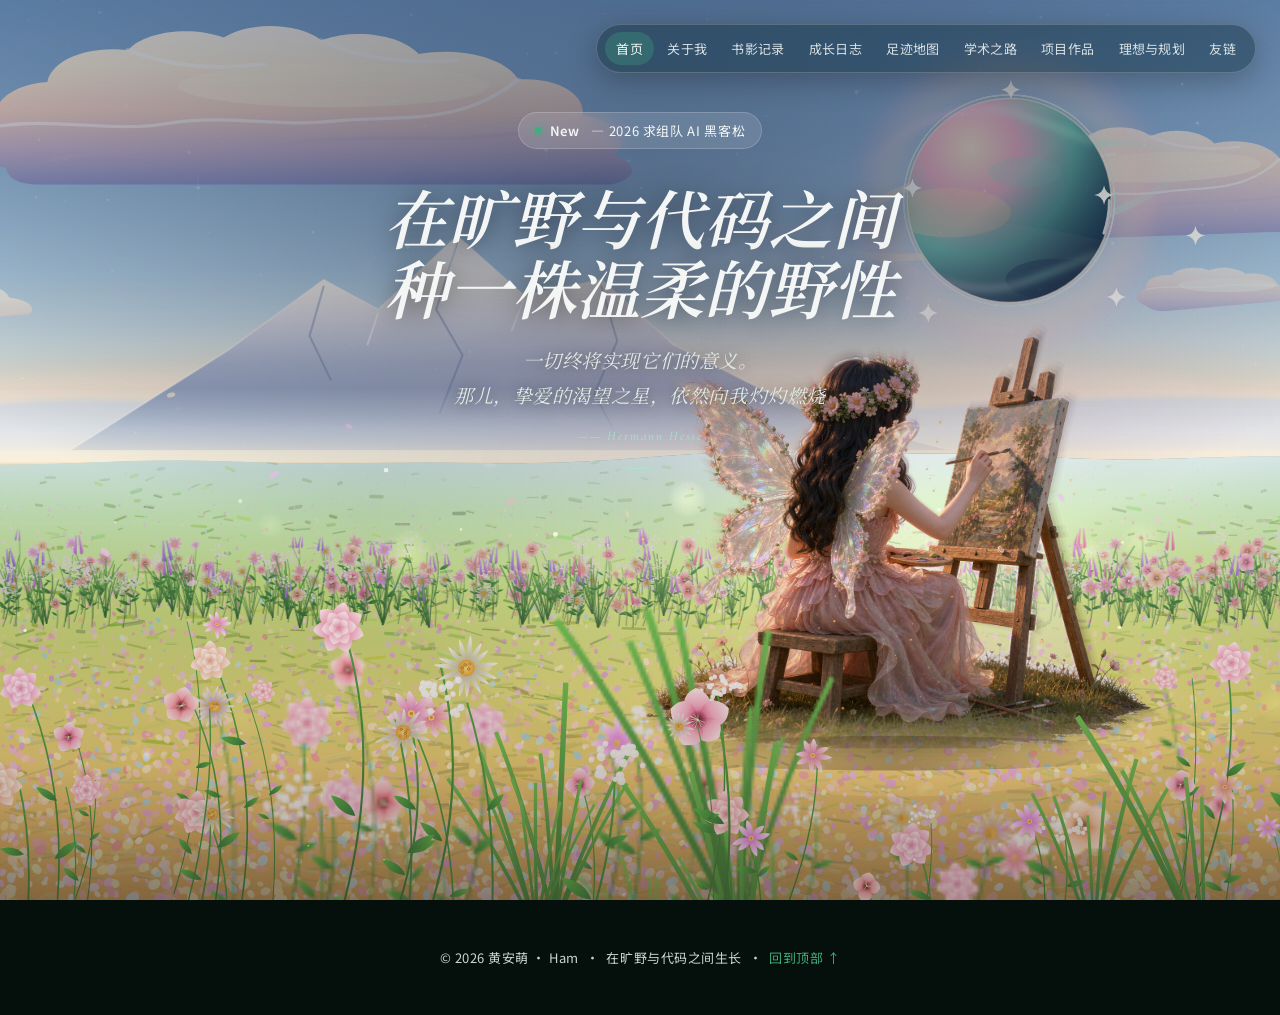
==== index.html @ 3a439b56 "hero v5: dawn oil-painting meadow, snowy peak, shining planet, painter silhouette" ====
<!DOCTYPE html>
<html lang="zh-CN">
<head>
<meta charset="UTF-8" />
<meta name="viewport" content="width=device-width, initial-scale=1.0" />
<title>黄安萌 · Ham — 在旷野与代码之间</title>
<meta name="description" content="黄安萌 Ham · 东南大学 2026 级 · 信息竞赛 / 雅思 7.5 / AI 黑客松" />
<link rel="preconnect" href="https://fonts.googleapis.com" />
<link rel="preconnect" href="https://fonts.gstatic.com" crossorigin />
<link href="https://fonts.googleapis.com/css2?family=Cormorant+Garamond:ital,wght@0,500;1,500;1,600&family=Noto+Serif+SC:ital,wght@0,500;1,500;1,600&family=Noto+Sans+SC:wght@300;400;500&display=swap" rel="stylesheet" />
<link rel="stylesheet" href="assets/site.css?v=14" />
</head>
<body>

<header class="hero" id="home">
  <!-- ============ 天空：晨曦 · 白云 · 雪山 · 闪耀星球（SVG）============ -->
  <svg class="hero__sky" viewBox="0 0 1536 1024" preserveAspectRatio="xMidYMid slice" aria-hidden="true">
    <defs>
      <linearGradient id="skyGrad" x1="0" y1="0" x2="0" y2="1">
        <stop offset="0"    stop-color="#79a2cc"/>
        <stop offset="0.16" stop-color="#8fb2d4"/>
        <stop offset="0.30" stop-color="#acc8dc"/>
        <stop offset="0.38" stop-color="#cbd9dc"/>
        <stop offset="0.44" stop-color="#e4dcca"/>
        <stop offset="0.49" stop-color="#f2e2c2"/>
        <stop offset="1"    stop-color="#f8e9c8"/>
      </linearGradient>

      <radialGradient id="dawnGlow" cx="50%" cy="50%" r="50%">
        <stop offset="0"   stop-color="#ffeecb" stop-opacity=".88"/>
        <stop offset="0.42" stop-color="#fbd0a8" stop-opacity=".38"/>
        <stop offset="1"   stop-color="#fbd0a8" stop-opacity="0"/>
      </radialGradient>

      <!-- 云：厚涂油画云。顶部受晨光（暖奶油），底部背光（冷紫灰） -->
      <linearGradient id="cloudG" x1="0" y1="0" x2="0" y2="1">
        <stop offset="0"    stop-color="#fff8ec"/>
        <stop offset="0.26" stop-color="#ffeed6"/>
        <stop offset="0.54" stop-color="#f2cfc0"/>
        <stop offset="0.78" stop-color="#c3aec6"/>
        <stop offset="1"    stop-color="#8a8fbe"/>
      </linearGradient>
      <linearGradient id="cloudG2" x1="0" y1="0" x2="0" y2="1">
        <stop offset="0"    stop-color="#fff2e2"/>
        <stop offset="0.38" stop-color="#f7d6bf"/>
        <stop offset="0.72" stop-color="#cdb4c4"/>
        <stop offset="1"    stop-color="#9691bb"/>
      </linearGradient>
      <linearGradient id="cloudG3" x1="0" y1="0" x2="0" y2="1">
        <stop offset="0"    stop-color="#fffdf7"/>
        <stop offset="0.45" stop-color="#fff0da"/>
        <stop offset="1"    stop-color="#e6c8c0"/>
      </linearGradient>
      <radialGradient id="cloudRim" cx="74%" cy="22%" r="60%">
        <stop offset="0"   stop-color="#fff3d8" stop-opacity=".95"/>
        <stop offset="1"   stop-color="#fff3d8" stop-opacity="0"/>
      </radialGradient>

      <linearGradient id="mtRock" x1="0" y1="0" x2="0" y2="1">
        <stop offset="0"   stop-color="#bcc9de"/>
        <stop offset="0.5" stop-color="#8399bc"/>
        <stop offset="1"   stop-color="#58709a"/>
      </linearGradient>
      <linearGradient id="mtLit" x1="1" y1="0" x2="0" y2="1">
        <stop offset="0"    stop-color="#fff0cf" stop-opacity=".74"/>
        <stop offset="0.45" stop-color="#ffd0ae" stop-opacity=".22"/>
        <stop offset="1"    stop-color="#ffd0ae" stop-opacity="0"/>
      </linearGradient>
      <linearGradient id="mtSnow" x1="0" y1="0" x2="0" y2="1">
        <stop offset="0"    stop-color="#fffdf8" stop-opacity=".98"/>
        <stop offset="0.30" stop-color="#fff5e8" stop-opacity=".84"/>
        <stop offset="0.60" stop-color="#eee6ee" stop-opacity=".26"/>
        <stop offset="1"    stop-color="#eee6ee" stop-opacity="0"/>
      </linearGradient>
      <linearGradient id="mtFar" x1="0" y1="0" x2="0" y2="1">
        <stop offset="0"   stop-color="#c2d2e6"/>
        <stop offset="1"   stop-color="#a8bbd8"/>
      </linearGradient>
      <linearGradient id="footFog" x1="0" y1="0" x2="0" y2="1">
        <stop offset="0"    stop-color="#f3f6f8" stop-opacity="0"/>
        <stop offset="0.55" stop-color="#f3f6f8" stop-opacity=".6"/>
        <stop offset="1"    stop-color="#f8f0dc" stop-opacity=".95"/>
      </linearGradient>

      <!-- 星球（Creative Matter）：暖金高光 → 玫瑰 → 青绿 → 夜蓝 -->
      <radialGradient id="planetGrad" cx="31%" cy="25%" r="88%">
        <stop offset="0"    stop-color="#ffeacb"/>
        <stop offset="0.26" stop-color="#f7b6c6"/>
        <stop offset="0.58" stop-color="#6fc9b4"/>
        <stop offset="1"    stop-color="#1e3c5e"/>
      </radialGradient>
      <linearGradient id="termGrad" x1=".10" y1=".02" x2=".96" y2=".98">
        <stop offset="0"    stop-color="#0b1a30" stop-opacity="0"/>
        <stop offset="0.44" stop-color="#0b1a30" stop-opacity=".12"/>
        <stop offset="1"    stop-color="#0b1a30" stop-opacity=".88"/>
      </linearGradient>
      <linearGradient id="ringGrad" x1="0" y1="0" x2="1" y2="0">
        <stop offset="0"    stop-color="#ffe3b8" stop-opacity="0"/>
        <stop offset="0.22" stop-color="#ffe3b8" stop-opacity=".9"/>
        <stop offset="0.52" stop-color="#f6b8c8" stop-opacity=".95"/>
        <stop offset="0.80" stop-color="#9ff0d8" stop-opacity=".85"/>
        <stop offset="1"    stop-color="#9ff0d8" stop-opacity="0"/>
      </linearGradient>
      <linearGradient id="swirlGrad" x1="0" y1="0" x2="1" y2="0">
        <stop offset="0"   stop-color="#ffd6e8" stop-opacity="0"/>
        <stop offset="0.30" stop-color="#ffc4dc" stop-opacity=".9"/>
        <stop offset="0.58" stop-color="#a0fad6" stop-opacity=".95"/>
        <stop offset="1"   stop-color="#ffe9bd" stop-opacity="0"/>
      </linearGradient>
      <radialGradient id="planetHalo" cx="50%" cy="50%" r="50%">
        <stop offset="0"    stop-color="#ffe6bd" stop-opacity=".55"/>
        <stop offset="0.45" stop-color="#f6b8c8" stop-opacity=".20"/>
        <stop offset="1"    stop-color="#f6b8c8" stop-opacity="0"/>
      </radialGradient>

      <filter id="soft"><feGaussianBlur stdDeviation="7"/></filter>
      <filter id="blurMid"><feGaussianBlur stdDeviation="4.5"/></filter>
      <filter id="blurBig"><feGaussianBlur stdDeviation="15"/></filter>
      <filter id="blurSm"><feGaussianBlur stdDeviation="2.4"/></filter>

      <path id="sp4" d="M0,-11 Q1.5,-1.5 11,0 Q1.5,1.5 0,11 Q-1.5,1.5 -11,0 Q-1.5,-1.5 0,-11 Z"/>

      <!-- 积云 A：厚涂蓬松（宽 ~560，高 ~200，原点左上） -->
      <g id="cloudA">
        <path d="M14,196
                 C-16,182 -20,146 6,130
                 C-4,96 18,64 54,60
                 C58,26 92,2 132,10
                 C146,-18 190,-30 224,-10
                 C248,-36 296,-34 318,-6
                 C352,-26 396,-14 412,16
                 C452,4 496,22 508,56
                 C546,52 574,80 570,114
                 C604,120 618,152 600,176
                 C626,190 622,214 598,222
                 L46,222
                 C26,222 16,212 14,196 Z"/>
        <!-- 团块结构线与受光高光（厚涂质感） -->
        <path d="M6,130 C60,116 118,140 168,126 C226,110 274,132 330,122 C388,112 452,132 508,56"
              fill="none" stroke="#ffffff" stroke-opacity=".5" stroke-width="5" stroke-linecap="round"/>
        <path d="M60,182 C132,158 214,178 288,158 C356,140 440,158 512,140"
              fill="none" stroke="#c2aec6" stroke-opacity=".45" stroke-width="6" stroke-linecap="round"/>
        <path d="M132,10 C168,34 214,42 262,32" fill="none" stroke="#ffffff" stroke-opacity=".55"
              stroke-width="6" stroke-linecap="round"/>
        <path d="M318,-6 C352,22 398,32 448,26" fill="none" stroke="#ffffff" stroke-opacity=".42"
              stroke-width="6" stroke-linecap="round"/>
        <ellipse cx="330" cy="66" rx="150" ry="34" fill="#fff3d8" opacity=".45"/>
      </g>
      <!-- 积云 B：小朵（宽 ~290，高 ~120） -->
      <g id="cloudB">
        <path d="M8,104 C-12,92 -12,68 8,58 C4,34 24,14 50,18 C58,-2 88,-10 110,4
                 C128,-10 158,-4 170,14 C196,8 220,24 222,46 C246,50 258,70 248,88
                 L36,120 C24,120 14,114 8,104 Z"/>
        <path d="M8,58 C48,44 92,58 132,48 C168,40 200,50 222,46" fill="none"
              stroke="#ffffff" stroke-opacity=".5" stroke-width="4" stroke-linecap="round"/>
        <ellipse cx="140" cy="46" rx="80" ry="20" fill="#fff6e4" opacity=".5"/>
      </g>

      <clipPath id="mtClip">
        <path d="M120,512 L300,398 L408,318 L470,352 L560,268 L636,336 L724,318 L806,392 L960,470 L1120,512 Z"/>
      </clipPath>
      <clipPath id="planetClip"><circle cx="1188" cy="228" r="116"/></clipPath>
      <clipPath id="ringFrontClip"><rect x="900" y="300" width="600" height="300"/></clipPath>
    </defs>

    <!-- 天幕 -->
    <rect x="0" y="0" width="1536" height="1024" fill="url(#skyGrad)"/>

    <!-- 晨曦地平线辉光 -->
    <ellipse cx="768" cy="512" rx="920" ry="176" fill="url(#dawnGlow)"/>

    <!-- ============ 云（缓慢横漂）============
         云底一律落在 ~y=430 以下，别把雪山（y268~512）盖住 -->
    <g class="cloud cloud--a" opacity=".95">
      <g transform="translate(30,50) scale(1.18,0.72)">
        <use href="#cloudA" fill="url(#cloudG)"/>
      </g>
    </g>
    <g class="cloud cloud--b" opacity=".8">
      <g transform="translate(1108,166) scale(0.76,0.5) rotate(-3)">
        <use href="#cloudA" fill="url(#cloudG2)"/>
      </g>
    </g>
    <g class="cloud cloud--c" opacity=".66">
      <g transform="translate(-150,318) scale(0.9,0.45)">
        <use href="#cloudB" fill="url(#cloudG3)"/>
      </g>
    </g>
    <g class="cloud cloud--d" opacity=".56">
      <g transform="translate(1338,306) scale(0.7,0.4)">
        <use href="#cloudB" fill="url(#cloudG2)"/>
      </g>
    </g>
    <g class="cloud cloud--e" opacity=".42">
      <g transform="translate(556,352) scale(0.5,0.32)">
        <use href="#cloudB" fill="url(#cloudG3)"/>
      </g>
    </g>
    <!-- 山腰低云（横向雾带） -->
    <g opacity=".72" filter="url(#soft)">
      <ellipse cx="300" cy="452" rx="360" ry="30" fill="#f6e2d4" opacity=".58"/>
      <ellipse cx="1010" cy="440" rx="400" ry="26" fill="#f4e6dc" opacity=".52"/>
      <ellipse cx="1440" cy="462" rx="300" ry="24" fill="#f8e6d6" opacity=".48"/>
    </g>

    <!-- ============ 远山（雾化冷蓝）============ -->
    <path d="M-40,512 L-40,470 C120,442 250,458 372,474 C486,489 566,452 706,446 C846,440 956,472 1086,464 C1216,456 1370,444 1580,458 L1580,512 Z"
          fill="url(#mtFar)" opacity=".62" filter="url(#blurSm)"/>

    <!-- ============ 主雪山 ============ -->
    <path d="M120,512 L300,398 L408,318 L470,352 L560,268 L636,336 L724,318 L806,392 L960,470 L1120,512 Z"
          fill="url(#mtRock)"/>
    <g clip-path="url(#mtClip)">
      <!-- 右侧受晨光 -->
      <path d="M120,512 L300,398 L408,318 L470,352 L560,268 L636,336 L724,318 L806,392 L960,470 L1120,512 Z"
            fill="url(#mtLit)"/>
      <!-- 雪冠：自上而下自然消融 -->
      <rect x="100" y="240" width="1040" height="290" fill="url(#mtSnow)"/>
      <!-- 岩脊与雪沟 -->
      <g stroke="#54688c" stroke-width="2.4" opacity=".34" fill="none" stroke-linecap="round">
        <path d="M560,276 L536,352 L566,404 L540,470"/>
        <path d="M724,326 L742,388 L716,448 L744,500"/>
        <path d="M408,326 L392,382 L416,432"/>
      </g>
      <g stroke="#fffaf2" stroke-width="2.2" opacity=".5" fill="none" stroke-linecap="round">
        <path d="M560,272 L548,318"/>
        <path d="M636,340 L622,376"/>
        <path d="M470,356 L458,392"/>
      </g>
    </g>
    <!-- 山脊受光线 -->
    <path d="M120,512 L300,398 L408,318 L470,352 L560,268 L636,336 L724,318 L806,392 L960,470 L1120,512"
          fill="none" stroke="#fff4e2" stroke-width="1.8" opacity=".46"/>

    <!-- 山脚雾：把山根吃掉，草甸从此处接上 -->
    <rect x="0" y="440" width="1536" height="86" fill="url(#footFog)"/>

    <!-- ============ 闪耀星球（Creative Matter）============ -->
    <g class="planet">
      <!-- 后环 -->
      <ellipse cx="1188" cy="228" rx="200" ry="48" fill="none" stroke="url(#ringGrad)" stroke-width="8"
               opacity=".46" transform="rotate(-13 1188 228)"/>

      <!-- 脉冲光环 -->
      <g class="planet-ping">
        <circle class="ping" cx="1188" cy="228" r="120" fill="none" stroke="#ffeecb" stroke-width="1.3"/>
        <circle class="ping ping--2" cx="1188" cy="228" r="120" fill="none" stroke="#f6b8c8" stroke-width="1.1"/>
        <circle class="ping ping--3" cx="1188" cy="228" r="120" fill="none" stroke="#9ff0d8" stroke-width=".9"/>
      </g>

      <!-- 大气辉光（双层，反相呼吸） -->
      <circle cx="1188" cy="228" r="150" fill="url(#planetHalo)" opacity=".9"/>
      <circle class="planet-glow" cx="1188" cy="228" r="140" fill="none" stroke="#ffe3b8"
              stroke-width="15" opacity=".55" filter="url(#blurBig)"/>
      <circle class="planet-glow planet-glow--2" cx="1188" cy="228" r="158" fill="none" stroke="#f6b8c8"
              stroke-width="21" opacity=".3" filter="url(#blurBig)"/>

      <!-- 本体 -->
      <circle cx="1188" cy="228" r="116" fill="url(#planetGrad)"/>
      <g clip-path="url(#planetClip)">
        <ellipse cx="1120" cy="242" rx="70" ry="28" fill="#f9d9a8" opacity=".38"/>
        <ellipse cx="1242" cy="318" rx="58" ry="24" fill="#1c4460" opacity=".5"/>
        <ellipse cx="1206" cy="196" rx="42" ry="17" fill="#8fe0c8" opacity=".28"/>
      </g>
      <circle cx="1188" cy="228" r="116" fill="url(#termGrad)"/>

      <!-- 镜面高光 -->
      <ellipse class="spec" cx="1128" cy="176" rx="38" ry="21" fill="#ffffff" opacity=".26"
               filter="url(#blurMid)" transform="rotate(-26 1128 176)"/>
      <circle cx="1188" cy="228" r="116" fill="none" stroke="#ffe7c4" stroke-width="1.6" opacity=".6"/>

      <!-- 边缘扫光 -->
      <circle class="rim-sweep" cx="1188" cy="228" r="114" fill="none" stroke="#fffaf0"
              stroke-width="3.2" stroke-linecap="round" stroke-dasharray="38 678" opacity=".8"/>

      <!-- 流光丝带 -->
      <g class="matter" filter="url(#blurMid)">
        <path class="matter__ribbon" d="M1016,204 C1058,138 1146,112 1198,130 C1274,154 1346,186 1382,228"
              fill="none" stroke="url(#swirlGrad)" stroke-width="7" stroke-linecap="round" opacity=".55"/>
        <path class="matter__ribbon matter__ribbon--2" d="M1016,256 C1070,320 1152,342 1208,320 C1284,292 1352,266 1388,228"
              fill="none" stroke="url(#swirlGrad)" stroke-width="6" stroke-linecap="round" opacity=".45"/>
        <path class="matter__ribbon matter__ribbon--3" d="M1080,140 C1150,110 1256,112 1320,152"
              fill="none" stroke="url(#swirlGrad)" stroke-width="4.5" stroke-linecap="round" opacity=".36"/>
      </g>

      <!-- 星芒 -->
      <g class="sparks" fill="#fffdf6">
        <g transform="translate(1078,214)"><g class="sp sp--1"><use href="#sp4"/></g></g>
        <g transform="translate(1296,222)"><g class="sp sp--2"><use href="#sp4"/></g></g>
        <g transform="translate(1310,338)"><g class="sp sp--3"><use href="#sp4"/></g></g>
        <g transform="translate(1096,356)"><g class="sp sp--4"><use href="#sp4"/></g></g>
        <g transform="translate(1190,102)"><g class="sp sp--5"><use href="#sp4"/></g></g>
        <g transform="translate(1400,268)"><g class="sp sp--6"><use href="#sp4"/></g></g>
      </g>

      <!-- 前环（正确的遮挡关系） -->
      <g clip-path="url(#ringFrontClip)">
        <ellipse cx="1188" cy="228" rx="200" ry="48" fill="none" stroke="url(#ringGrad)" stroke-width="8"
                 opacity=".78" transform="rotate(-13 1188 228)"/>
      </g>
    </g>
  </svg>

  <!-- 星场 / 尘埃 / 流星 / 鼠标视差（Canvas）：叠在天空之上，向下渐隐 -->
  <canvas class="hero__space day" id="space"></canvas>

  <!-- 油画草甸：笔触 + 花海 + 坐在花海中画油画的背影（Canvas） -->
  <canvas class="hero__meadow" aria-hidden="true"></canvas>

  <div class="hero__scrim"></div>

  <nav class="nav" aria-label="主导航">
    <a href="index.html" class="cur">首页</a>
    <a href="about.html">关于我</a>
    <a href="bookfilm.html">书影记录</a>
    <a href="blog.html">成长日志</a>
    <a href="travel.html">足迹地图</a>
    <a href="academic.html">学术之路</a>
    <a href="portfolio.html">项目作品</a>
    <a href="vision.html">理想与规划</a>
    <a href="links.html">友链</a>
  </nav>

  <div class="hero__inner">
    <span class="badge"><span class="dot"></span><b>New</b>&nbsp;—&nbsp;2026 求组队 AI 黑客松</span>
    <h1 class="hero__title serif">在旷野与代码之间<br/>种一株温柔的野性</h1>
    <blockquote class="hero__quote">
      <p class="serif"><span>一切终将实现它们的意义。</span><span>那儿，挚爱的渴望之星，依然向我灼灼燃烧</span></p>
      <cite>Hermann Hesse</cite>
    </blockquote>
    <div class="hero__rule"></div>
  </div>
</header>

<footer>
  © 2026 黄安萌 · Ham &nbsp;·&nbsp; 在旷野与代码之间生长 &nbsp;·&nbsp; <a href="index.html">回到顶部 ↑</a>
</footer>

<script src="assets/space.js?v=14"></script>
<script src="assets/garden.js?v=14"></script>
</body>
</html>
---- assets/site.css ----
:root{
  --green:#2f7d5b; --green-deep:#163e2e; --green-bright:#3fae7e; --mint:#9ff0c8;
  --pink:#f6b8c8; --pink-warm:#ffd9a0; --blue:#16324f; --blue-soft:#234a63;
  --gold:#f4d58d; --ink:#f3f6f4; --ink-dim:#c9d6cf;
  --glass:rgba(20,40,38,.42); --glass-line:rgba(255,255,255,.18);
  --radius:999px; --r-card:18px; --u:8px;
  --ease:cubic-bezier(.22,.61,.36,1); --dur:300ms; --maxw:1120px;
}
*{box-sizing:border-box;margin:0;padding:0}
html{scroll-behavior:smooth}
body{font-family:"Noto Sans SC",system-ui,-apple-system,sans-serif;color:var(--ink);
  background:var(--blue);-webkit-font-smoothing:antialiased;overflow-x:hidden}
.serif{font-family:"Noto Serif SC","Cormorant Garamond",serif}
.latin{font-family:"Cormorant Garamond","Noto Serif SC",serif}
a{color:inherit}

/* ===== NAV (capsule, top-right) ===== */
.nav{position:absolute;top:calc(var(--u)*3);right:calc(var(--u)*3);z-index:30;
  display:flex;gap:2px;padding:calc(var(--u)*.875) calc(var(--u)*1);
  background:var(--glass);border:1px solid var(--glass-line);border-radius:var(--radius);
  backdrop-filter:blur(14px) saturate(140%);-webkit-backdrop-filter:blur(14px) saturate(140%);
  box-shadow:0 8px 30px rgba(0,0,0,.25);flex-wrap:wrap;justify-content:flex-end;
  max-width:min(95vw,900px)}
.nav a{color:var(--ink);text-decoration:none;font-size:13px;letter-spacing:.02em;
  padding:calc(var(--u)*.875) calc(var(--u)*1.4);border-radius:var(--radius);
  transition:background var(--dur) var(--ease),color var(--dur) var(--ease);opacity:.86;white-space:nowrap}
.nav a:hover{background:rgba(255,255,255,.14);opacity:1}
.nav a.cur{background:rgba(63,174,126,.28);opacity:1}

/* ===== HERO（晨曦油画草甸）===== */
.hero{position:relative;height:100vh;height:100dvh;min-height:620px;width:100%;overflow:hidden;
  display:flex;flex-direction:column;
  /* 天幕兜底渐变：高空夜蓝 → 晨曦暖金（SVG 未加载时也不塌） */
  background:linear-gradient(180deg,
    #6e9ac8 0%,#82a8ce 16%,#9dbcd6 30%,#c1d2d8 38%,#dfd8c8 44%,#efdfbe 49%,#f6e6c4 100%)}
.hero__sky{position:absolute;inset:0;z-index:1;width:100%;height:100%;display:block}
/* 星场/流星：叠在天空之上，向下渐隐。白天调色：暖白星点 + 低不透明度 */
.hero__space{position:absolute;inset:0;z-index:2;display:block;pointer-events:none;opacity:.62;
  -webkit-mask-image:linear-gradient(180deg,#000 0%,#000 26%,rgba(0,0,0,.30) 44%,transparent 60%);
  mask-image:linear-gradient(180deg,#000 0%,#000 26%,rgba(0,0,0,.30) 44%,transparent 60%)}
.hero__meadow{position:absolute;inset:0;z-index:3;display:block;pointer-events:none}
.hero__scrim{position:absolute;inset:0;z-index:4;pointer-events:none;
  background:
    radial-gradient(62% 42% at 50% 22%,rgba(24,38,66,.44) 0%,rgba(24,38,66,.18) 58%,rgba(24,38,66,0) 100%),
    linear-gradient(180deg,rgba(20,34,60,.28) 0%,rgba(20,34,60,.07) 30%,rgba(20,34,60,0) 48%),
    linear-gradient(180deg,rgba(60,44,28,0) 58%,rgba(60,44,28,.20) 82%,rgba(60,44,28,.38) 100%)}
.hero__inner{position:relative;z-index:5;flex:1;display:flex;flex-direction:column;
  align-items:center;justify-content:flex-start;text-align:center;
  padding:calc(var(--u)*14) calc(var(--u)*3) 0}
.hero__quote{margin-bottom:calc(var(--u)*2)}
.badge{display:inline-flex;align-items:center;gap:calc(var(--u)*1);
  padding:calc(var(--u)*1) calc(var(--u)*2);background:rgba(255,255,255,.12);
  border:1px solid var(--glass-line);border-radius:var(--radius);
  backdrop-filter:blur(10px);-webkit-backdrop-filter:blur(10px);
  font-size:13px;letter-spacing:.05em;margin-bottom:calc(var(--u)*4);
  animation:floaty 6s ease-in-out infinite}
.badge .dot{width:7px;height:7px;border-radius:50%;background:var(--green-bright);box-shadow:0 0 10px var(--green-bright)}
.badge b{font-weight:600}
@keyframes floaty{0%,100%{transform:translateY(0)}50%{transform:translateY(-5px)}}
.hero__title{font-style:italic;font-weight:600;font-size:clamp(30px,5.4vw,64px);
  line-height:1.1;text-shadow:0 2px 26px rgba(0,0,0,.5);margin-bottom:calc(var(--u)*2.5)}
.hero__quote{max-width:720px;margin:0 auto}
.hero__quote p{font-family:"Noto Serif SC","Cormorant Garamond",serif;font-style:italic;
  font-size:clamp(14px,1.75vw,19px);line-height:1.85;color:#dfeae4;
  letter-spacing:.03em;text-shadow:0 1px 14px rgba(0,0,0,.5)}
.hero__quote p span{display:block}
.hero__quote cite{display:block;margin-top:calc(var(--u)*2);font-style:italic;
  font-family:"Cormorant Garamond","Noto Serif SC",serif;
  font-size:13px;letter-spacing:.14em;color:var(--mint);opacity:.8}
.hero__quote cite::before{content:"—— "}
.hero__rule{width:46px;height:1px;margin:calc(var(--u)*3) auto 0;
  background:linear-gradient(90deg,transparent,rgba(159,240,200,.7),transparent)}
@media(max-height:700px){.badge{margin-bottom:calc(var(--u)*2.5)}.hero__title{margin-bottom:calc(var(--u)*2)}}
/* 窄屏：文案与人物分开站位，避免标题压在人物身上 */
@media(max-width:860px){
  .hero__inner{padding:calc(var(--u)*17) calc(var(--u)*2.5) 0}
  .hero__title{font-size:clamp(26px,7.4vw,38px)}
  .hero__quote p{font-size:clamp(13px,3.5vw,16px)}
}

/* ===== SUBPAGE HEADER ===== */
.subhero{position:relative;overflow:hidden;padding:calc(var(--u)*14) calc(var(--u)*3) calc(var(--u)*8);
  background:linear-gradient(160deg,#05101f 0%,#0a2019 60%,#08150f 100%);min-height:340px}
.subhero__space{position:absolute;inset:0;z-index:0;opacity:.85}
.subhero .wrap{position:relative;z-index:5}
.crumb{font-size:13px;color:var(--green-bright);letter-spacing:.1em;font-style:italic;
  font-family:"Cormorant Garamond",serif;text-transform:uppercase}
.subhero h1{font-family:"Noto Serif SC",serif;font-style:italic;font-weight:600;
  font-size:clamp(28px,4.6vw,52px);margin-top:calc(var(--u)*1.5);text-shadow:0 2px 18px rgba(0,0,0,.4)}
.subhero p{color:var(--ink-dim);margin-top:calc(var(--u)*2);max-width:640px;line-height:1.7;font-size:15px}

/* ===== CONTENT ===== */
section.block{padding:calc(var(--u)*12) calc(var(--u)*3)}
.wrap{max-width:var(--maxw);margin:0 auto}
.sec-head{margin-bottom:calc(var(--u)*6)}
.sec-head .eyebrow{font-style:italic;font-family:"Cormorant Garamond",serif;color:var(--green-bright);
  letter-spacing:.18em;font-size:15px;text-transform:uppercase}
.sec-head h2{font-family:"Noto Serif SC",serif;font-weight:600;font-style:italic;
  font-size:clamp(24px,3.4vw,38px);color:var(--ink);margin-top:calc(var(--u)*1)}
.sec-head p{color:var(--ink-dim);margin-top:calc(var(--u)*1.5);max-width:680px;line-height:1.7;font-size:14.5px}

.grid{display:grid;grid-template-columns:repeat(3,1fr);gap:calc(var(--u)*3)}
.grid--2{grid-template-columns:repeat(2,1fr)}
.sub-title{font-family:"Noto Serif SC",serif;font-style:italic;font-size:18px;color:var(--ink);
  margin:calc(var(--u)*8) 0 calc(var(--u)*3);opacity:.9}

/* cards */
.card{position:relative;background:rgba(255,255,255,.05);border:1px solid rgba(255,255,255,.10);
  border-radius:var(--r-card);padding:calc(var(--u)*3.5);backdrop-filter:blur(6px);
  transition:transform var(--dur) var(--ease),box-shadow var(--dur) var(--ease),
    border-color var(--dur) var(--ease),background var(--dur) var(--ease);overflow:hidden}
.card::before{content:"";position:absolute;left:0;top:0;height:3px;width:100%;
  background:linear-gradient(90deg,var(--green-bright),var(--pink));opacity:0;
  transition:opacity var(--dur) var(--ease)}
.card:hover{transform:translateY(-6px);box-shadow:0 22px 48px rgba(0,0,0,.45);
  border-color:rgba(255,255,255,.22);background:rgba(255,255,255,.08)}
.card:hover::before{opacity:1}
.card .kicker{font-size:12px;letter-spacing:.16em;text-transform:uppercase;color:var(--green-bright);
  font-style:italic;font-family:"Cormorant Garamond",serif}
.card h3{font-family:"Noto Serif SC",serif;font-weight:500;font-size:20px;color:var(--ink);margin:calc(var(--u)*1.5) 0}
.card p{color:var(--ink-dim);line-height:1.75;font-size:14px}
.card ul{list-style:none;margin-top:calc(var(--u)*1.5);display:flex;flex-direction:column;gap:calc(var(--u)*1.25)}
.card li{position:relative;padding-left:calc(var(--u)*2.5);color:var(--ink-dim);font-size:13.5px;line-height:1.6}
.card li::before{content:"";position:absolute;left:0;top:.55em;width:7px;height:7px;border-radius:50%;
  background:var(--green-bright);box-shadow:0 0 8px var(--green-bright)}
.card li b{color:var(--ink)}
.tagrow{display:flex;flex-wrap:wrap;gap:calc(var(--u)*1);margin-top:calc(var(--u)*2)}
.tag{font-size:12px;padding:calc(var(--u)*.75) calc(var(--u)*1.5);border-radius:var(--radius);
  background:rgba(63,174,126,.16);border:1px solid rgba(63,174,126,.35);color:#bfe9d4}
.award-meta{font-size:12px;color:var(--gold);margin-top:calc(var(--u)*1.5);letter-spacing:.03em}

/* timeline */
.timeline{position:relative;margin-top:calc(var(--u)*3);padding-left:calc(var(--u)*3)}
.timeline::before{content:"";position:absolute;left:6px;top:4px;bottom:4px;width:2px;
  background:linear-gradient(180deg,var(--green-bright),rgba(63,174,126,.1))}
.tl-item{position:relative;padding:0 0 calc(var(--u)*3) calc(var(--u)*3)}
.tl-item::before{content:"";position:absolute;left:0;top:6px;width:14px;height:14px;border-radius:50%;
  background:var(--green-bright);box-shadow:0 0 0 4px rgba(63,174,126,.18)}
.tl-item .yr{font-family:"Cormorant Garamond",serif;font-style:italic;color:var(--green-bright);font-size:15px}
.tl-item h4{font-family:"Noto Serif SC",serif;font-weight:500;font-size:16px;color:var(--ink);margin:calc(var(--u)*.5) 0}
.tl-item p{color:var(--ink-dim);font-size:13.5px;line-height:1.6}

/* empty state */
.empty{display:flex;flex-direction:column;align-items:center;justify-content:center;text-align:center;
  gap:calc(var(--u)*2);min-height:300px;border:1px dashed rgba(255,255,255,.18);border-radius:var(--r-card);
  background:rgba(255,255,255,.03);padding:calc(var(--u)*8) calc(var(--u)*3)}
.empty .emoji{font-size:46px;filter:drop-shadow(0 6px 14px rgba(0,0,0,.3))}
.empty h3{font-family:"Noto Serif SC",serif;font-style:italic;font-weight:500;font-size:22px;color:var(--ink)}
.empty p{color:var(--ink-dim);max-width:480px;line-height:1.75;font-size:14.5px}
.empty .hint{font-size:12.5px;color:var(--green-bright);letter-spacing:.04em;margin-top:calc(var(--u)*1)}

footer{background:#050f0c;padding:calc(var(--u)*6) calc(var(--u)*3);text-align:center;color:var(--ink-dim);font-size:13px;letter-spacing:.04em}
footer a{color:var(--green-bright);text-decoration:none}

/* skeleton */
.skeleton .sk{display:block}
.real{transition:opacity var(--dur) var(--ease)}
.skeleton .real{opacity:0;position:absolute;pointer-events:none}
.sk{display:none}
.sk-line{height:12px;border-radius:6px;margin-bottom:calc(var(--u)*1.5);
  background:linear-gradient(90deg,rgba(255,255,255,.06) 25%,rgba(255,255,255,.16) 37%,rgba(255,255,255,.06) 63%);
  background-size:400% 100%;animation:shimmer 1.3s infinite}
.sk-line.w70{width:70%}.sk-line.w90{width:90%}.sk-line.w50{width:50%}
.sk-block{height:64px;border-radius:12px;margin-bottom:calc(var(--u)*1.5);
  background:linear-gradient(90deg,rgba(255,255,255,.05) 25%,rgba(255,255,255,.14) 37%,rgba(255,255,255,.05) 63%);
  background-size:400% 100%;animation:shimmer 1.3s infinite}
@keyframes shimmer{0%{background-position:100% 0}100%{background-position:-100% 0}}

/* ===== 天空动效 (SVG) ===== */
/* 云：极缓横漂，几乎察觉不到，只让画面"活" */
.cloud{transform-box:fill-box;transform-origin:center;animation:cloudDrift 150s linear infinite alternate}
.cloud--a{animation-duration:190s}
.cloud--b{animation-duration:150s;animation-delay:-40s}
.cloud--c{animation-duration:120s;animation-delay:-70s}
.cloud--d{animation-duration:165s;animation-delay:-25s}
.cloud--e{animation-duration:135s;animation-delay:-95s}
@keyframes cloudDrift{0%{transform:translateX(-26px)}100%{transform:translateX(26px)}}

.planet{transform-box:fill-box;transform-origin:center;animation:planetBreathe 16s ease-in-out infinite}
@keyframes planetBreathe{0%,100%{transform:scale(1)}50%{transform:scale(1.014)}}
.planet-glow{animation:planetGlow 9s ease-in-out infinite}
@keyframes planetGlow{0%,100%{opacity:.5}50%{opacity:.9}}
.planet-glow--2{animation:planetGlow2 13s ease-in-out infinite}
@keyframes planetGlow2{0%,100%{opacity:.34}50%{opacity:.12}}

/* 闪耀：脉冲光环 / 镜面高光 / 流光丝带 / 星芒 / 边缘扫光 */
.ping{transform-box:fill-box;transform-origin:center;animation:ping 8s cubic-bezier(.16,.7,.28,1) infinite}
.ping--2{animation-delay:2.7s}
.ping--3{animation-delay:5.4s}
@keyframes ping{0%{transform:scale(.92);opacity:0}
  14%{opacity:.6}
  100%{transform:scale(1.55);opacity:0}}
.spec{transform-box:fill-box;transform-origin:center;animation:spec 8.5s ease-in-out infinite}
@keyframes spec{0%,100%{opacity:.13;transform:scale(.94)}50%{opacity:.34;transform:scale(1.06)}}
.matter{transform-box:fill-box;transform-origin:center;animation:matterSpin 46s linear infinite}
@keyframes matterSpin{to{transform:rotate(360deg)}}
.matter__ribbon{stroke-dasharray:300 1100;animation:matterFlow 16s linear infinite}
.matter__ribbon--2{animation-duration:21s;animation-direction:reverse;animation-delay:-6s}
.matter__ribbon--3{animation-duration:12s;animation-delay:-3s}
@keyframes matterFlow{to{stroke-dashoffset:-1400}}
.sp{transform-box:fill-box;transform-origin:center;animation:spTwinkle 5.2s ease-in-out infinite}
.sp--2{animation-delay:-1.4s;animation-duration:4.2s}
.sp--3{animation-delay:-2.6s;animation-duration:6.1s}
.sp--4{animation-delay:-3.7s;animation-duration:4.8s}
.sp--5{animation-delay:-0.9s;animation-duration:5.8s}
.sp--6{animation-delay:-4.6s;animation-duration:4.4s}
@keyframes spTwinkle{0%,68%,100%{opacity:0;transform:scale(.28) rotate(0deg)}
  34%{opacity:.95;transform:scale(1.15) rotate(45deg)}
  50%{opacity:.6;transform:scale(.9) rotate(22deg)}}
.rim-sweep{transform-box:fill-box;transform-origin:center;animation:rimSweep 9s linear infinite}
@keyframes rimSweep{to{stroke-dashoffset:-716}}

/* ===== BOOKFILM : 书架 + 银幕 ===== */
.bf-stage{display:grid;grid-template-columns:1fr 1fr;gap:calc(var(--u)*3.5);align-items:start}
.bf-panel{background:rgba(255,255,255,.04);border:1px solid rgba(255,255,255,.10);
  border-radius:var(--r-card);padding:calc(var(--u)*3);backdrop-filter:blur(6px);
  transition:border-color var(--dur) var(--ease),background var(--dur) var(--ease)}
.bf-panel:hover{border-color:rgba(255,255,255,.18)}
.bf-panel__bar{display:flex;align-items:center;justify-content:space-between;margin-bottom:calc(var(--u)*2.5)}
.bf-panel__tag{font-family:"Cormorant Garamond","Noto Serif SC",serif;font-style:italic;
  letter-spacing:.16em;font-size:14px;color:var(--mint);text-transform:uppercase}
.bf-count{font-size:12px;color:var(--ink-dim);letter-spacing:.06em}

/* 书架 */
.shelf{position:relative;display:flex;align-items:flex-end;gap:calc(var(--u)*1.25);
  padding:calc(var(--u)*3) calc(var(--u)*2.5) calc(var(--u)*2);height:236px;overflow:hidden;
  background:linear-gradient(180deg,rgba(6,26,20,.55),rgba(3,12,9,.85));
  border:1px solid rgba(255,255,255,.08);border-radius:14px 14px 8px 8px;
  box-shadow:inset 0 22px 40px rgba(0,0,0,.4)}
.shelf::after{content:"";position:absolute;left:0;right:0;bottom:0;height:16px;
  background:linear-gradient(180deg,#12452f,#07160f);border-top:1px solid rgba(159,240,200,.28);
  box-shadow:0 -6px 18px rgba(0,0,0,.45)}
.spine{position:relative;flex:0 0 auto;width:42px;height:var(--h,160px);cursor:pointer;
  border:1px solid rgba(255,255,255,.14);border-radius:4px 4px 2px 2px;
  background:linear-gradient(90deg,var(--c2),var(--c1) 42%,var(--c2));
  display:flex;align-items:center;justify-content:center;padding:calc(var(--u)*1.5) 0;
  transition:transform var(--dur) var(--ease),box-shadow var(--dur) var(--ease),border-color var(--dur) var(--ease);
  box-shadow:0 6px 14px rgba(0,0,0,.45),inset 2px 0 0 rgba(255,255,255,.10)}
.spine__title{writing-mode:vertical-rl;text-orientation:mixed;
  font-family:"Noto Serif SC",serif;font-size:13.5px;letter-spacing:.14em;
  color:#eff7f2;text-shadow:0 1px 3px rgba(0,0,0,.6);white-space:nowrap;
  overflow:hidden;text-overflow:ellipsis;max-height:100%}
.spine:hover{transform:translateY(-9px);box-shadow:0 16px 30px rgba(0,0,0,.55)}
.spine.is-on{transform:translateY(-13px);border-color:var(--mint);
  box-shadow:0 18px 34px rgba(0,0,0,.6),0 0 0 1px rgba(159,240,200,.5),0 0 26px rgba(63,174,126,.35)}
.spine.is-on::after{content:"";position:absolute;top:-1px;right:6px;width:7px;height:22px;
  background:var(--gold);border-radius:0 0 3px 3px;box-shadow:0 0 10px rgba(244,213,141,.7)}
.spine--empty{width:42px;height:130px;cursor:default;border-style:dashed;border-color:rgba(255,255,255,.18);
  background:rgba(255,255,255,.025);box-shadow:none;display:flex;align-items:center;justify-content:center}
.spine--empty span{writing-mode:vertical-rl;font-size:11.5px;color:rgba(201,214,207,.5);letter-spacing:.1em}
.spine--empty:hover{transform:none;box-shadow:none}
.shelf-hint{position:absolute;right:calc(var(--u)*2);bottom:calc(var(--u)*3.5);z-index:2;
  font-size:11.5px;color:rgba(201,214,207,.45);letter-spacing:.08em}

/* 银幕 */
.screen{position:relative;border-radius:14px;padding:calc(var(--u)*1.5);
  background:linear-gradient(180deg,#0a1a17,#050d0b);
  border:1px solid rgba(159,240,200,.22);
  box-shadow:0 0 0 1px rgba(0,0,0,.6),0 18px 46px rgba(0,0,0,.5),
    inset 0 0 60px rgba(63,174,126,.07)}
.screen::before,.screen::after{content:"";position:absolute;top:calc(var(--u)*1.5);bottom:calc(var(--u)*1.5);
  width:9px;background-image:radial-gradient(circle,rgba(159,240,200,.28) 42%,transparent 44%);
  background-size:9px 15px;background-repeat:repeat-y;opacity:.7}
.screen::before{left:2px}.screen::after{right:2px}
.screen__inner{position:relative;min-height:352px;border-radius:9px;overflow:hidden;
  background:linear-gradient(180deg,#071310,#030a08)}
.screen__scan{position:absolute;inset:0;pointer-events:none;z-index:4;opacity:.5;
  background:repeating-linear-gradient(180deg,rgba(159,240,200,.055) 0 1px,transparent 1px 3px)}
.screen__sweep{position:absolute;left:0;right:0;height:34%;z-index:3;pointer-events:none;
  background:linear-gradient(180deg,transparent,rgba(159,240,200,.07) 45%,transparent);
  animation:sweep 8.5s linear infinite}
@keyframes sweep{0%{transform:translateY(-60%)}100%{transform:translateY(240%)}}

.wall{display:grid;grid-template-columns:1fr 1fr;gap:calc(var(--u)*2);padding:calc(var(--u)*3);
  transition:opacity var(--dur) var(--ease)}
.wall.is-off{opacity:0;pointer-events:none}
.poster{position:relative;aspect-ratio:2/3;border-radius:8px;overflow:hidden;cursor:pointer;
  border:1px solid rgba(255,255,255,.16);background:#08140f;
  transition:transform var(--dur) var(--ease),box-shadow var(--dur) var(--ease),border-color var(--dur) var(--ease);
  box-shadow:0 8px 20px rgba(0,0,0,.5);display:block;width:100%}
.poster:hover{transform:translateY(-6px) scale(1.015);box-shadow:0 18px 34px rgba(0,0,0,.6);border-color:var(--mint)}
.poster.is-on{border-color:var(--mint);box-shadow:0 0 0 1px rgba(159,240,200,.55),0 18px 34px rgba(0,0,0,.6)}
.poster__art{position:absolute;inset:0}
.poster__cap{position:absolute;left:0;right:0;bottom:0;z-index:2;padding:calc(var(--u)*2) calc(var(--u)*1.5);
  background:linear-gradient(180deg,transparent,rgba(2,7,6,.9));
  font-family:"Noto Serif SC",serif;font-size:14px;color:#f2f8f4;letter-spacing:.05em}
.poster__cap small{display:block;font-family:"Cormorant Garamond",serif;font-style:italic;
  font-size:11.5px;color:rgba(201,214,207,.8);letter-spacing:.08em;margin-top:2px}
.poster--empty{cursor:default;border-style:dashed;border-color:rgba(255,255,255,.16);
  background:rgba(255,255,255,.02);aspect-ratio:auto;height:96px}
.poster--empty:hover{transform:none;box-shadow:0 8px 20px rgba(0,0,0,.35)}
.poster--empty .poster__cap{background:none;text-align:center;bottom:auto;top:50%;transform:translateY(-50%);
  font-size:12px;color:rgba(201,214,207,.5)}

/* 荧幕上的影评 */
.screen__view{position:absolute;inset:0;z-index:5;padding:calc(var(--u)*4) calc(var(--u)*3.5);
  opacity:0;transform:scale(.985);pointer-events:none;overflow:auto;
  transition:opacity var(--dur) var(--ease),transform var(--dur) var(--ease);
  background:linear-gradient(180deg,rgba(7,19,16,.97),rgba(3,10,8,.99))}
.screen__view.is-on{opacity:1;transform:none;pointer-events:auto}
.view-head{display:flex;align-items:center;justify-content:space-between;gap:calc(var(--u)*1.5);
  margin-bottom:calc(var(--u)*1)}
.backlink{font-size:12px;letter-spacing:.08em;color:var(--mint);background:rgba(255,255,255,.06);
  border:1px solid var(--glass-line);border-radius:var(--radius);padding:calc(var(--u)*.75) calc(var(--u)*1.75);
  cursor:pointer;font-family:inherit;white-space:nowrap;
  transition:background var(--dur) var(--ease)}
.backlink:hover{background:rgba(255,255,255,.14)}

/* 书评 / 影评 共用排版 */
.read{margin-top:calc(var(--u)*3);border-radius:14px;padding:calc(var(--u)*3.5);
  min-height:196px;position:relative;overflow:auto;max-height:420px;
  background:rgba(255,255,255,.05);border:1px solid rgba(255,255,255,.12);
  transition:border-color var(--dur) var(--ease),background var(--dur) var(--ease)}
.read--book{background:linear-gradient(160deg,rgba(244,213,141,.10),rgba(255,255,255,.035));
  border-color:rgba(244,213,141,.26);font-family:"Noto Serif SC",serif}
.read--film{background:linear-gradient(160deg,rgba(63,174,126,.12),rgba(0,0,0,.3));
  border-color:rgba(159,240,200,.26)}
.read__hint{display:flex;flex-direction:column;align-items:center;justify-content:center;
  text-align:center;gap:calc(var(--u)*1);min-height:150px;color:rgba(201,214,207,.55);
  font-size:13.5px;line-height:1.7}
.read__hint .em{font-size:30px;filter:drop-shadow(0 4px 10px rgba(0,0,0,.4))}
.read__fadein{animation:fadeUp 420ms var(--ease) both}
@keyframes fadeUp{from{opacity:0;transform:translateY(10px)}to{opacity:1;transform:none}}
.read__kind{display:inline-block;font-size:11.5px;letter-spacing:.14em;text-transform:uppercase;
  padding:calc(var(--u)*.5) calc(var(--u)*1.4);border-radius:var(--radius);
  background:rgba(63,174,126,.18);border:1px solid rgba(63,174,126,.4);color:#bfe9d4}
.read__kind--film{background:rgba(246,184,200,.16);border-color:rgba(246,184,200,.38);color:#f6c8d6}
.read h3,.screen__view h3{font-family:"Noto Serif SC",serif;font-weight:600;font-size:21px;color:var(--ink);margin-top:calc(var(--u)*1.5)}
.read .en,.screen__view .en{font-family:"Cormorant Garamond",serif;font-style:italic;font-size:13.5px;color:var(--ink-dim);margin-top:2px}
.read__meta{font-size:12.5px;color:var(--ink-dim);margin-top:calc(var(--u)*1.25);letter-spacing:.02em}
.read__stars{color:var(--gold);letter-spacing:.16em;font-size:14.5px;margin-top:calc(var(--u)*.75)}
.read__text{margin-top:calc(var(--u)*2);font-size:14px;line-height:1.95;color:#dbe6e0}
.read__quote{margin-top:calc(var(--u)*2);padding-left:calc(var(--u)*2);font-style:italic;
  border-left:2px solid rgba(159,240,200,.45);color:#cfe6dc;font-size:13.5px;line-height:1.8}

@media(max-width:900px){
  .bf-stage{grid-template-columns:1fr}
  .read{max-height:none}
}
@media(max-width:860px){
  .grid,.grid--2{grid-template-columns:1fr}
  .nav{top:calc(var(--u)*2);right:calc(var(--u)*2);padding:calc(var(--u)*.6) calc(var(--u)*.75);max-width:94vw}
  .nav a{font-size:12px;padding:calc(var(--u)*.7) calc(var(--u)*1)}
  .shelf{height:206px}
}
@media(prefers-reduced-motion:reduce){*{animation:none!important;transition:none!important}}
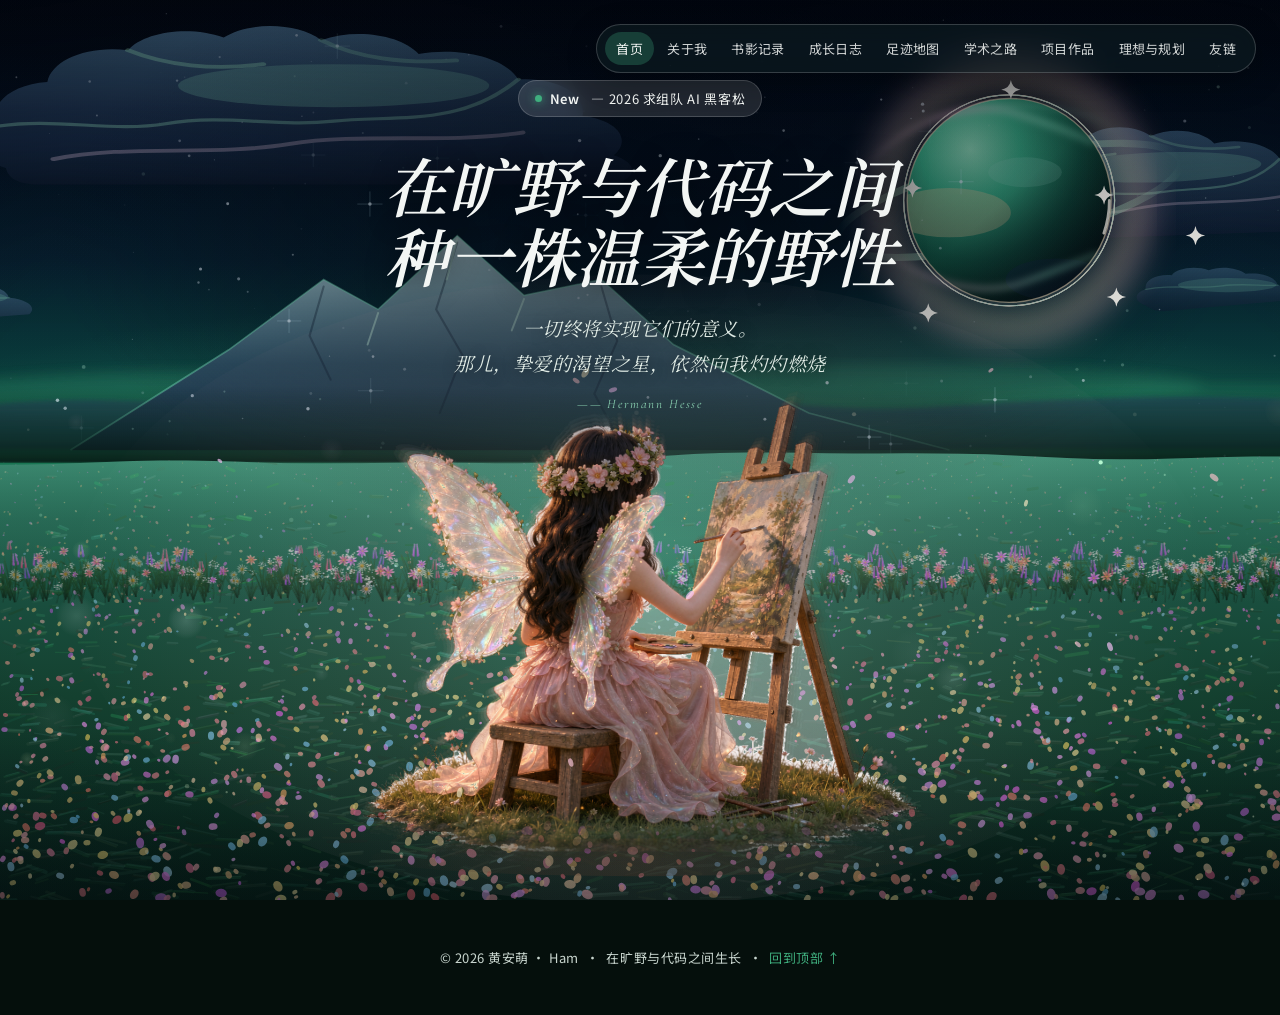
==== commit a1810bd7: "hero v6: night palette restored, painter centered under title, foreground flowers removed" ====
--- a/index.html
+++ b/index.html
@@ -13,103 +13,105 @@
 <body>
 
 <header class="hero" id="home">
-  <!-- ============ 天空：晨曦 · 白云 · 雪山 · 闪耀星球（SVG）============ -->
+  <!-- ============ 天空：夜空 · 云 · 雪山 · 闪耀星球（SVG）============ -->
   <svg class="hero__sky" viewBox="0 0 1536 1024" preserveAspectRatio="xMidYMid slice" aria-hidden="true">
     <defs>
+      <!-- 夜空：镜像对称，地平线(=中线)最亮 -->
       <linearGradient id="skyGrad" x1="0" y1="0" x2="0" y2="1">
-        <stop offset="0"    stop-color="#79a2cc"/>
-        <stop offset="0.16" stop-color="#8fb2d4"/>
-        <stop offset="0.30" stop-color="#acc8dc"/>
-        <stop offset="0.38" stop-color="#cbd9dc"/>
-        <stop offset="0.44" stop-color="#e4dcca"/>
-        <stop offset="0.49" stop-color="#f2e2c2"/>
-        <stop offset="1"    stop-color="#f8e9c8"/>
+        <stop offset="0"    stop-color="#02060f"/>
+        <stop offset="0.15" stop-color="#04101f"/>
+        <stop offset="0.29" stop-color="#071f2e"/>
+        <stop offset="0.40" stop-color="#0a3a3b"/>
+        <stop offset="0.47" stop-color="#10513f"/>
+        <stop offset="0.50" stop-color="#17704f"/>
+        <stop offset="1"    stop-color="#17704f"/>
       </linearGradient>
 
       <radialGradient id="dawnGlow" cx="50%" cy="50%" r="50%">
-        <stop offset="0"   stop-color="#ffeecb" stop-opacity=".88"/>
-        <stop offset="0.42" stop-color="#fbd0a8" stop-opacity=".38"/>
-        <stop offset="1"   stop-color="#fbd0a8" stop-opacity="0"/>
+        <stop offset="0"   stop-color="#7ef0c4" stop-opacity=".5"/>
+        <stop offset="0.42" stop-color="#3fae7e" stop-opacity=".18"/>
+        <stop offset="1"   stop-color="#3fae7e" stop-opacity="0"/>
       </radialGradient>
 
-      <!-- 云：厚涂油画云。顶部受晨光（暖奶油），底部背光（冷紫灰） -->
+      <!-- 夜云：顶部被星辉擦亮（冷青），底部沉入夜色 -->
       <linearGradient id="cloudG" x1="0" y1="0" x2="0" y2="1">
-        <stop offset="0"    stop-color="#fff8ec"/>
-        <stop offset="0.26" stop-color="#ffeed6"/>
-        <stop offset="0.54" stop-color="#f2cfc0"/>
-        <stop offset="0.78" stop-color="#c3aec6"/>
-        <stop offset="1"    stop-color="#8a8fbe"/>
+        <stop offset="0"    stop-color="#4c7392"/>
+        <stop offset="0.26" stop-color="#33526f"/>
+        <stop offset="0.54" stop-color="#1f3450"/>
+        <stop offset="0.78" stop-color="#152740"/>
+        <stop offset="1"    stop-color="#0d1a2c"/>
       </linearGradient>
       <linearGradient id="cloudG2" x1="0" y1="0" x2="0" y2="1">
-        <stop offset="0"    stop-color="#fff2e2"/>
-        <stop offset="0.38" stop-color="#f7d6bf"/>
-        <stop offset="0.72" stop-color="#cdb4c4"/>
-        <stop offset="1"    stop-color="#9691bb"/>
+        <stop offset="0"    stop-color="#3f6280"/>
+        <stop offset="0.38" stop-color="#2a4560"/>
+        <stop offset="0.72" stop-color="#1a2c44"/>
+        <stop offset="1"    stop-color="#101e33"/>
       </linearGradient>
       <linearGradient id="cloudG3" x1="0" y1="0" x2="0" y2="1">
-        <stop offset="0"    stop-color="#fffdf7"/>
-        <stop offset="0.45" stop-color="#fff0da"/>
-        <stop offset="1"    stop-color="#e6c8c0"/>
+        <stop offset="0"    stop-color="#5a8298"/>
+        <stop offset="0.45" stop-color="#365470"/>
+        <stop offset="1"    stop-color="#1b2c44"/>
       </linearGradient>
       <radialGradient id="cloudRim" cx="74%" cy="22%" r="60%">
-        <stop offset="0"   stop-color="#fff3d8" stop-opacity=".95"/>
-        <stop offset="1"   stop-color="#fff3d8" stop-opacity="0"/>
+        <stop offset="0"   stop-color="#9ff0c8" stop-opacity=".5"/>
+        <stop offset="1"   stop-color="#9ff0c8" stop-opacity="0"/>
       </radialGradient>
 
+      <!-- 夜山：冷蓝岩体 + 星球方向的青绿受光 + 冷白雪冠 -->
       <linearGradient id="mtRock" x1="0" y1="0" x2="0" y2="1">
-        <stop offset="0"   stop-color="#bcc9de"/>
-        <stop offset="0.5" stop-color="#8399bc"/>
-        <stop offset="1"   stop-color="#58709a"/>
+        <stop offset="0"   stop-color="#2e4d6c"/>
+        <stop offset="0.5" stop-color="#1d3550"/>
+        <stop offset="1"   stop-color="#0e1e32"/>
       </linearGradient>
       <linearGradient id="mtLit" x1="1" y1="0" x2="0" y2="1">
-        <stop offset="0"    stop-color="#fff0cf" stop-opacity=".74"/>
-        <stop offset="0.45" stop-color="#ffd0ae" stop-opacity=".22"/>
-        <stop offset="1"    stop-color="#ffd0ae" stop-opacity="0"/>
+        <stop offset="0"    stop-color="#7ef0c4" stop-opacity=".46"/>
+        <stop offset="0.45" stop-color="#4fd7a6" stop-opacity=".16"/>
+        <stop offset="1"    stop-color="#4fd7a6" stop-opacity="0"/>
       </linearGradient>
       <linearGradient id="mtSnow" x1="0" y1="0" x2="0" y2="1">
-        <stop offset="0"    stop-color="#fffdf8" stop-opacity=".98"/>
-        <stop offset="0.30" stop-color="#fff5e8" stop-opacity=".84"/>
-        <stop offset="0.60" stop-color="#eee6ee" stop-opacity=".26"/>
-        <stop offset="1"    stop-color="#eee6ee" stop-opacity="0"/>
+        <stop offset="0"    stop-color="#dcf0f2" stop-opacity=".9"/>
+        <stop offset="0.30" stop-color="#b6d6de" stop-opacity=".62"/>
+        <stop offset="0.60" stop-color="#6f92a8" stop-opacity=".2"/>
+        <stop offset="1"    stop-color="#6f92a8" stop-opacity="0"/>
       </linearGradient>
       <linearGradient id="mtFar" x1="0" y1="0" x2="0" y2="1">
-        <stop offset="0"   stop-color="#c2d2e6"/>
-        <stop offset="1"   stop-color="#a8bbd8"/>
+        <stop offset="0"   stop-color="#2b4762"/>
+        <stop offset="1"   stop-color="#182c44"/>
       </linearGradient>
       <linearGradient id="footFog" x1="0" y1="0" x2="0" y2="1">
-        <stop offset="0"    stop-color="#f3f6f8" stop-opacity="0"/>
-        <stop offset="0.55" stop-color="#f3f6f8" stop-opacity=".6"/>
-        <stop offset="1"    stop-color="#f8f0dc" stop-opacity=".95"/>
-      </linearGradient>
-
-      <!-- 星球（Creative Matter）：暖金高光 → 玫瑰 → 青绿 → 夜蓝 -->
+        <stop offset="0"    stop-color="#0d2a24" stop-opacity="0"/>
+        <stop offset="0.55" stop-color="#0d2a24" stop-opacity=".55"/>
+        <stop offset="1"    stop-color="#071713" stop-opacity=".9"/>
+      </linearGradient>
+
+      <!-- 星球（Creative Matter）：薄荷高光 → 翠绿 → 深松绿 → 夜 -->
       <radialGradient id="planetGrad" cx="31%" cy="25%" r="88%">
-        <stop offset="0"    stop-color="#ffeacb"/>
-        <stop offset="0.26" stop-color="#f7b6c6"/>
-        <stop offset="0.58" stop-color="#6fc9b4"/>
-        <stop offset="1"    stop-color="#1e3c5e"/>
+        <stop offset="0"    stop-color="#9df3cd"/>
+        <stop offset="0.28" stop-color="#3fc094"/>
+        <stop offset="0.62" stop-color="#16634c"/>
+        <stop offset="1"    stop-color="#05170f"/>
       </radialGradient>
-      <linearGradient id="termGrad" x1=".10" y1=".02" x2=".96" y2=".98">
-        <stop offset="0"    stop-color="#0b1a30" stop-opacity="0"/>
-        <stop offset="0.44" stop-color="#0b1a30" stop-opacity=".12"/>
-        <stop offset="1"    stop-color="#0b1a30" stop-opacity=".88"/>
+      <linearGradient id="termGrad" x1=".12" y1=".04" x2=".96" y2=".98">
+        <stop offset="0"    stop-color="#02060f" stop-opacity="0"/>
+        <stop offset="0.46" stop-color="#02060f" stop-opacity=".14"/>
+        <stop offset="1"    stop-color="#02060f" stop-opacity=".92"/>
       </linearGradient>
       <linearGradient id="ringGrad" x1="0" y1="0" x2="1" y2="0">
-        <stop offset="0"    stop-color="#ffe3b8" stop-opacity="0"/>
-        <stop offset="0.22" stop-color="#ffe3b8" stop-opacity=".9"/>
-        <stop offset="0.52" stop-color="#f6b8c8" stop-opacity=".95"/>
-        <stop offset="0.80" stop-color="#9ff0d8" stop-opacity=".85"/>
-        <stop offset="1"    stop-color="#9ff0d8" stop-opacity="0"/>
+        <stop offset="0"    stop-color="#9ff0c8" stop-opacity="0"/>
+        <stop offset="0.22" stop-color="#9ff0c8" stop-opacity=".85"/>
+        <stop offset="0.52" stop-color="#f6b8c8" stop-opacity=".9"/>
+        <stop offset="0.80" stop-color="#9ff0c8" stop-opacity=".8"/>
+        <stop offset="1"    stop-color="#9ff0c8" stop-opacity="0"/>
       </linearGradient>
       <linearGradient id="swirlGrad" x1="0" y1="0" x2="1" y2="0">
         <stop offset="0"   stop-color="#ffd6e8" stop-opacity="0"/>
-        <stop offset="0.30" stop-color="#ffc4dc" stop-opacity=".9"/>
-        <stop offset="0.58" stop-color="#a0fad6" stop-opacity=".95"/>
-        <stop offset="1"   stop-color="#ffe9bd" stop-opacity="0"/>
+        <stop offset="0.30" stop-color="#ffc4dc" stop-opacity=".85"/>
+        <stop offset="0.58" stop-color="#a0fad6" stop-opacity=".9"/>
+        <stop offset="1"   stop-color="#a0fad6" stop-opacity="0"/>
       </linearGradient>
       <radialGradient id="planetHalo" cx="50%" cy="50%" r="50%">
-        <stop offset="0"    stop-color="#ffe6bd" stop-opacity=".55"/>
-        <stop offset="0.45" stop-color="#f6b8c8" stop-opacity=".20"/>
+        <stop offset="0"    stop-color="#7ef0c4" stop-opacity=".5"/>
+        <stop offset="0.45" stop-color="#f6b8c8" stop-opacity=".18"/>
         <stop offset="1"    stop-color="#f6b8c8" stop-opacity="0"/>
       </radialGradient>
 
@@ -137,14 +139,14 @@
                  C26,222 16,212 14,196 Z"/>
         <!-- 团块结构线与受光高光（厚涂质感） -->
         <path d="M6,130 C60,116 118,140 168,126 C226,110 274,132 330,122 C388,112 452,132 508,56"
-              fill="none" stroke="#ffffff" stroke-opacity=".5" stroke-width="5" stroke-linecap="round"/>
+              fill="none" stroke="#9ff0c8" stroke-opacity=".38" stroke-width="5" stroke-linecap="round"/>
         <path d="M60,182 C132,158 214,178 288,158 C356,140 440,158 512,140"
               fill="none" stroke="#c2aec6" stroke-opacity=".45" stroke-width="6" stroke-linecap="round"/>
-        <path d="M132,10 C168,34 214,42 262,32" fill="none" stroke="#ffffff" stroke-opacity=".55"
+        <path d="M132,10 C168,34 214,42 262,32" fill="none" stroke="#9ff0c8" stroke-opacity=".42"
               stroke-width="6" stroke-linecap="round"/>
-        <path d="M318,-6 C352,22 398,32 448,26" fill="none" stroke="#ffffff" stroke-opacity=".42"
+        <path d="M318,-6 C352,22 398,32 448,26" fill="none" stroke="#9ff0c8" stroke-opacity=".3"
               stroke-width="6" stroke-linecap="round"/>
-        <ellipse cx="330" cy="66" rx="150" ry="34" fill="#fff3d8" opacity=".45"/>
+        <ellipse cx="330" cy="66" rx="150" ry="34" fill="#8fe6c6" opacity=".28"/>
       </g>
       <!-- 积云 B：小朵（宽 ~290，高 ~120） -->
       <g id="cloudB">
@@ -152,8 +154,8 @@
                  C128,-10 158,-4 170,14 C196,8 220,24 222,46 C246,50 258,70 248,88
                  L36,120 C24,120 14,114 8,104 Z"/>
         <path d="M8,58 C48,44 92,58 132,48 C168,40 200,50 222,46" fill="none"
-              stroke="#ffffff" stroke-opacity=".5" stroke-width="4" stroke-linecap="round"/>
-        <ellipse cx="140" cy="46" rx="80" ry="20" fill="#fff6e4" opacity=".5"/>
+              stroke="#9ff0c8" stroke-opacity=".36" stroke-width="4" stroke-linecap="round"/>
+        <ellipse cx="140" cy="46" rx="80" ry="20" fill="#8fe6c6" opacity=".3"/>
       </g>
 
       <clipPath id="mtClip">
@@ -166,7 +168,7 @@
     <!-- 天幕 -->
     <rect x="0" y="0" width="1536" height="1024" fill="url(#skyGrad)"/>
 
-    <!-- 晨曦地平线辉光 -->
+    <!-- 地平线辉光 -->
     <ellipse cx="768" cy="512" rx="920" ry="176" fill="url(#dawnGlow)"/>
 
     <!-- ============ 云（缓慢横漂）============
@@ -198,9 +200,9 @@
     </g>
     <!-- 山腰低云（横向雾带） -->
     <g opacity=".72" filter="url(#soft)">
-      <ellipse cx="300" cy="452" rx="360" ry="30" fill="#f6e2d4" opacity=".58"/>
-      <ellipse cx="1010" cy="440" rx="400" ry="26" fill="#f4e6dc" opacity=".52"/>
-      <ellipse cx="1440" cy="462" rx="300" ry="24" fill="#f8e6d6" opacity=".48"/>
+      <ellipse cx="300" cy="452" rx="360" ry="30" fill="#3fae7e" opacity=".34"/>
+      <ellipse cx="1010" cy="440" rx="400" ry="26" fill="#3fae7e" opacity=".3"/>
+      <ellipse cx="1440" cy="462" rx="300" ry="24" fill="#3fae7e" opacity=".28"/>
     </g>
 
     <!-- ============ 远山（雾化冷蓝）============ -->
@@ -211,18 +213,18 @@
     <path d="M120,512 L300,398 L408,318 L470,352 L560,268 L636,336 L724,318 L806,392 L960,470 L1120,512 Z"
           fill="url(#mtRock)"/>
     <g clip-path="url(#mtClip)">
-      <!-- 右侧受晨光 -->
+      <!-- 右侧受星球清辉 -->
       <path d="M120,512 L300,398 L408,318 L470,352 L560,268 L636,336 L724,318 L806,392 L960,470 L1120,512 Z"
             fill="url(#mtLit)"/>
       <!-- 雪冠：自上而下自然消融 -->
       <rect x="100" y="240" width="1040" height="290" fill="url(#mtSnow)"/>
       <!-- 岩脊与雪沟 -->
-      <g stroke="#54688c" stroke-width="2.4" opacity=".34" fill="none" stroke-linecap="round">
+      <g stroke="#0b1a2c" stroke-width="2.4" opacity=".34" fill="none" stroke-linecap="round">
         <path d="M560,276 L536,352 L566,404 L540,470"/>
         <path d="M724,326 L742,388 L716,448 L744,500"/>
         <path d="M408,326 L392,382 L416,432"/>
       </g>
-      <g stroke="#fffaf2" stroke-width="2.2" opacity=".5" fill="none" stroke-linecap="round">
+      <g stroke="#c8f7e2" stroke-width="2.2" opacity=".5" fill="none" stroke-linecap="round">
         <path d="M560,272 L548,318"/>
         <path d="M636,340 L622,376"/>
         <path d="M470,356 L458,392"/>
@@ -230,7 +232,7 @@
     </g>
     <!-- 山脊受光线 -->
     <path d="M120,512 L300,398 L408,318 L470,352 L560,268 L636,336 L724,318 L806,392 L960,470 L1120,512"
-          fill="none" stroke="#fff4e2" stroke-width="1.8" opacity=".46"/>
+          fill="none" stroke="#7ef0c4" stroke-width="1.8" opacity=".46"/>
 
     <!-- 山脚雾：把山根吃掉，草甸从此处接上 -->
     <rect x="0" y="440" width="1536" height="86" fill="url(#footFog)"/>
@@ -302,7 +304,7 @@
   </svg>
 
   <!-- 星场 / 尘埃 / 流星 / 鼠标视差（Canvas）：叠在天空之上，向下渐隐 -->
-  <canvas class="hero__space day" id="space"></canvas>
+  <canvas class="hero__space" id="space"></canvas>
 
   <!-- 油画草甸：笔触 + 花海 + 坐在花海中画油画的背影（Canvas） -->
   <canvas class="hero__meadow" aria-hidden="true"></canvas>
@@ -328,7 +330,6 @@
       <p class="serif"><span>一切终将实现它们的意义。</span><span>那儿，挚爱的渴望之星，依然向我灼灼燃烧</span></p>
       <cite>Hermann Hesse</cite>
     </blockquote>
-    <div class="hero__rule"></div>
   </div>
 </header>
 
--- a/assets/site.css
+++ b/assets/site.css
@@ -27,26 +27,28 @@
 .nav a:hover{background:rgba(255,255,255,.14);opacity:1}
 .nav a.cur{background:rgba(63,174,126,.28);opacity:1}
 
-/* ===== HERO（晨曦油画草甸）===== */
+/* ===== HERO（夜色油画草甸）===== */
 .hero{position:relative;height:100vh;height:100dvh;min-height:620px;width:100%;overflow:hidden;
   display:flex;flex-direction:column;
-  /* 天幕兜底渐变：高空夜蓝 → 晨曦暖金（SVG 未加载时也不塌） */
+  /* 天幕兜底渐变：镜像对称，地平线(=中线)最亮（SVG 未加载时也不塌） */
   background:linear-gradient(180deg,
-    #6e9ac8 0%,#82a8ce 16%,#9dbcd6 30%,#c1d2d8 38%,#dfd8c8 44%,#efdfbe 49%,#f6e6c4 100%)}
+    #02060f 0%,#04101f 13%,#071f2e 27%,#0a3a3b 39%,#10513f 46%,#17704f 50%,
+    #10513f 54%,#0a3a3b 61%,#071f2e 73%,#04101f 87%,#02060f 100%)}
 .hero__sky{position:absolute;inset:0;z-index:1;width:100%;height:100%;display:block}
-/* 星场/流星：叠在天空之上，向下渐隐。白天调色：暖白星点 + 低不透明度 */
-.hero__space{position:absolute;inset:0;z-index:2;display:block;pointer-events:none;opacity:.62;
-  -webkit-mask-image:linear-gradient(180deg,#000 0%,#000 26%,rgba(0,0,0,.30) 44%,transparent 60%);
-  mask-image:linear-gradient(180deg,#000 0%,#000 26%,rgba(0,0,0,.30) 44%,transparent 60%)}
+/* 星场/流星：叠在天空之上，向下渐隐（低空被山雾吃掉） */
+.hero__space{position:absolute;inset:0;z-index:2;display:block;pointer-events:none;
+  -webkit-mask-image:linear-gradient(180deg,#000 0%,#000 40%,rgba(0,0,0,.45) 58%,transparent 74%);
+  mask-image:linear-gradient(180deg,#000 0%,#000 40%,rgba(0,0,0,.45) 58%,transparent 74%)}
 .hero__meadow{position:absolute;inset:0;z-index:3;display:block;pointer-events:none}
 .hero__scrim{position:absolute;inset:0;z-index:4;pointer-events:none;
   background:
-    radial-gradient(62% 42% at 50% 22%,rgba(24,38,66,.44) 0%,rgba(24,38,66,.18) 58%,rgba(24,38,66,0) 100%),
-    linear-gradient(180deg,rgba(20,34,60,.28) 0%,rgba(20,34,60,.07) 30%,rgba(20,34,60,0) 48%),
-    linear-gradient(180deg,rgba(60,44,28,0) 58%,rgba(60,44,28,.20) 82%,rgba(60,44,28,.38) 100%)}
+    radial-gradient(46% 34% at 50% 26%,rgba(2,6,14,.56) 0%,rgba(2,6,14,.26) 58%,rgba(2,6,14,0) 100%),
+    linear-gradient(180deg,rgba(2,6,14,.34) 0%,rgba(2,6,14,.06) 30%,rgba(2,6,14,0) 46%),
+    radial-gradient(122% 92% at 50% 54%,rgba(2,6,14,0) 44%,rgba(2,6,14,.34) 78%,rgba(2,6,14,.62) 100%)}
+/* 文案上收：给正下方的人物让出草甸 */
 .hero__inner{position:relative;z-index:5;flex:1;display:flex;flex-direction:column;
   align-items:center;justify-content:flex-start;text-align:center;
-  padding:calc(var(--u)*14) calc(var(--u)*3) 0}
+  padding:calc(var(--u)*10) calc(var(--u)*3) 0}
 .hero__quote{margin-bottom:calc(var(--u)*2)}
 .badge{display:inline-flex;align-items:center;gap:calc(var(--u)*1);
   padding:calc(var(--u)*1) calc(var(--u)*2);background:rgba(255,255,255,.12);
@@ -68,13 +70,11 @@
   font-family:"Cormorant Garamond","Noto Serif SC",serif;
   font-size:13px;letter-spacing:.14em;color:var(--mint);opacity:.8}
 .hero__quote cite::before{content:"—— "}
-.hero__rule{width:46px;height:1px;margin:calc(var(--u)*3) auto 0;
-  background:linear-gradient(90deg,transparent,rgba(159,240,200,.7),transparent)}
 @media(max-height:700px){.badge{margin-bottom:calc(var(--u)*2.5)}.hero__title{margin-bottom:calc(var(--u)*2)}}
-/* 窄屏：文案与人物分开站位，避免标题压在人物身上 */
+/* 窄屏：文案上收 + 收窄，避免与正下方的人物打架 */
 @media(max-width:860px){
-  .hero__inner{padding:calc(var(--u)*17) calc(var(--u)*2.5) 0}
-  .hero__title{font-size:clamp(26px,7.4vw,38px)}
+  .hero__inner{padding:calc(var(--u)*12) calc(var(--u)*2.5) 0}
+  .hero__title{font-size:clamp(26px,7.2vw,38px)}
   .hero__quote p{font-size:clamp(13px,3.5vw,16px)}
 }
 
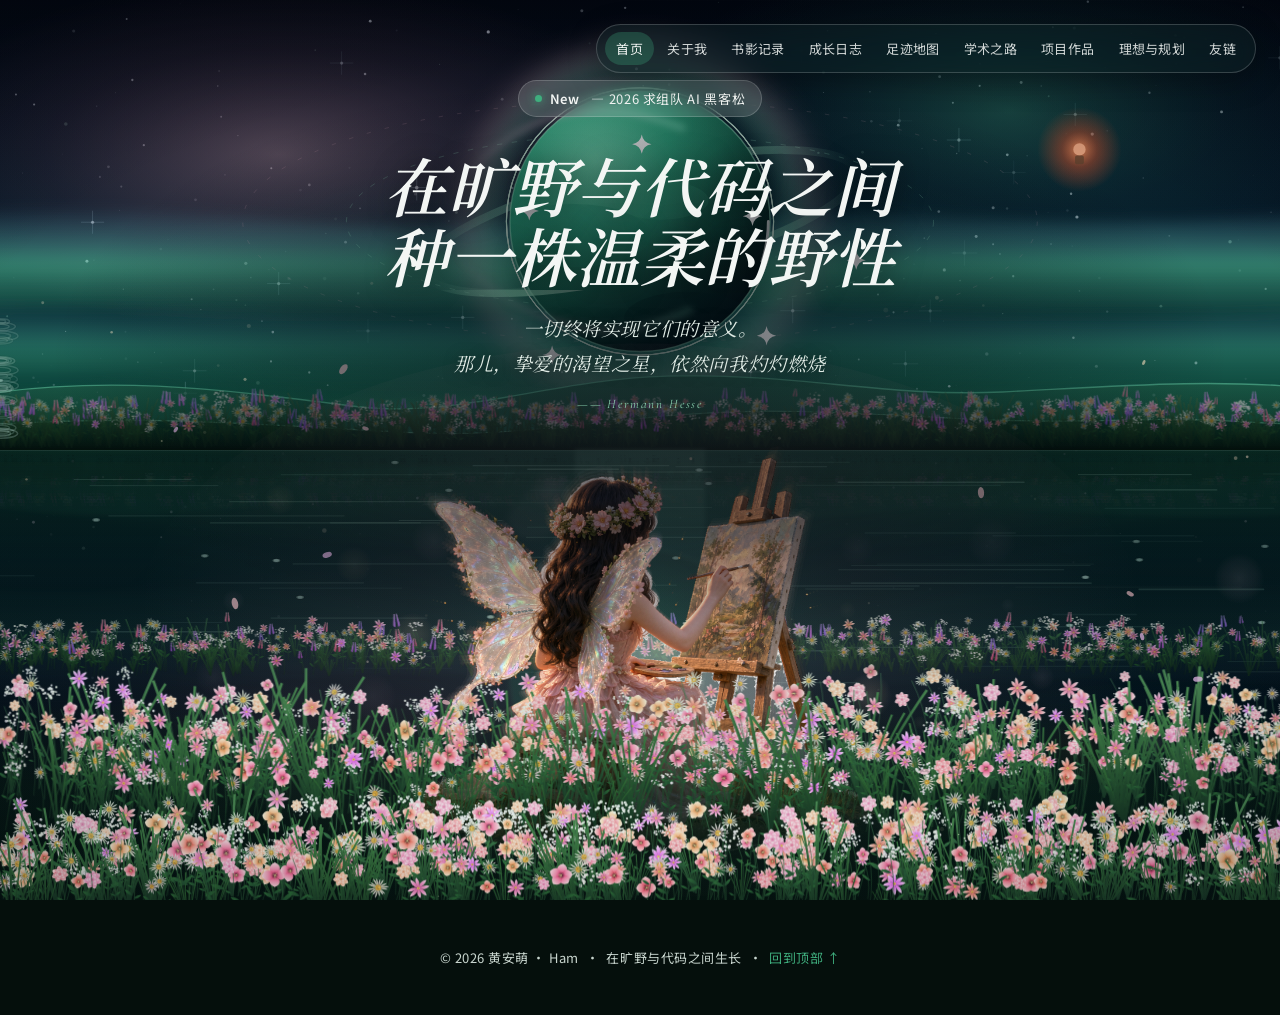
==== commit 04389841: "hero v7: restore v4 big-planet night sky (no mountains); fix flower-layer fade bug (layers were full" ====
--- a/index.html
+++ b/index.html
@@ -8,319 +8,260 @@
 <link rel="preconnect" href="https://fonts.googleapis.com" />
 <link rel="preconnect" href="https://fonts.gstatic.com" crossorigin />
 <link href="https://fonts.googleapis.com/css2?family=Cormorant+Garamond:ital,wght@0,500;1,500;1,600&family=Noto+Serif+SC:ital,wght@0,500;1,500;1,600&family=Noto+Sans+SC:wght@300;400;500&display=swap" rel="stylesheet" />
-<link rel="stylesheet" href="assets/site.css?v=14" />
+<link rel="stylesheet" href="assets/site.css?v=15" />
 </head>
 <body>
 
 <header class="hero" id="home">
-  <!-- ============ 天空：夜空 · 云 · 雪山 · 闪耀星球（SVG）============ -->
-  <svg class="hero__sky" viewBox="0 0 1536 1024" preserveAspectRatio="xMidYMid slice" aria-hidden="true">
+  <!-- 星场 / 尘埃 / 流星 / 鼠标视差（Canvas，位于 SVG 之下） -->
+  <canvas class="hero__space" id="space"></canvas>
+
+  <!-- 太空场景（内联 SVG）：镜像对称，地平线压中线
+       层次：星云/极光/轨道环 → 行星 → 地平线光晕 → 远丘/近丘 → 湖面倒影 → 岸边花丛 -->
+  <svg class="hero__ground scene-breathe" viewBox="0 0 1536 1024" preserveAspectRatio="xMidYMid slice" aria-hidden="true">
     <defs>
-      <!-- 夜空：镜像对称，地平线(=中线)最亮 -->
-      <linearGradient id="skyGrad" x1="0" y1="0" x2="0" y2="1">
-        <stop offset="0"    stop-color="#02060f"/>
-        <stop offset="0.15" stop-color="#04101f"/>
-        <stop offset="0.29" stop-color="#071f2e"/>
-        <stop offset="0.40" stop-color="#0a3a3b"/>
-        <stop offset="0.47" stop-color="#10513f"/>
-        <stop offset="0.50" stop-color="#17704f"/>
-        <stop offset="1"    stop-color="#17704f"/>
-      </linearGradient>
-
-      <radialGradient id="dawnGlow" cx="50%" cy="50%" r="50%">
-        <stop offset="0"   stop-color="#7ef0c4" stop-opacity=".5"/>
-        <stop offset="0.42" stop-color="#3fae7e" stop-opacity=".18"/>
-        <stop offset="1"   stop-color="#3fae7e" stop-opacity="0"/>
-      </radialGradient>
-
-      <!-- 夜云：顶部被星辉擦亮（冷青），底部沉入夜色 -->
-      <linearGradient id="cloudG" x1="0" y1="0" x2="0" y2="1">
-        <stop offset="0"    stop-color="#4c7392"/>
-        <stop offset="0.26" stop-color="#33526f"/>
-        <stop offset="0.54" stop-color="#1f3450"/>
-        <stop offset="0.78" stop-color="#152740"/>
-        <stop offset="1"    stop-color="#0d1a2c"/>
-      </linearGradient>
-      <linearGradient id="cloudG2" x1="0" y1="0" x2="0" y2="1">
-        <stop offset="0"    stop-color="#3f6280"/>
-        <stop offset="0.38" stop-color="#2a4560"/>
-        <stop offset="0.72" stop-color="#1a2c44"/>
-        <stop offset="1"    stop-color="#101e33"/>
-      </linearGradient>
-      <linearGradient id="cloudG3" x1="0" y1="0" x2="0" y2="1">
-        <stop offset="0"    stop-color="#5a8298"/>
-        <stop offset="0.45" stop-color="#365470"/>
-        <stop offset="1"    stop-color="#1b2c44"/>
-      </linearGradient>
-      <radialGradient id="cloudRim" cx="74%" cy="22%" r="60%">
-        <stop offset="0"   stop-color="#9ff0c8" stop-opacity=".5"/>
-        <stop offset="1"   stop-color="#9ff0c8" stop-opacity="0"/>
-      </radialGradient>
-
-      <!-- 夜山：冷蓝岩体 + 星球方向的青绿受光 + 冷白雪冠 -->
-      <linearGradient id="mtRock" x1="0" y1="0" x2="0" y2="1">
-        <stop offset="0"   stop-color="#2e4d6c"/>
-        <stop offset="0.5" stop-color="#1d3550"/>
-        <stop offset="1"   stop-color="#0e1e32"/>
-      </linearGradient>
-      <linearGradient id="mtLit" x1="1" y1="0" x2="0" y2="1">
-        <stop offset="0"    stop-color="#7ef0c4" stop-opacity=".46"/>
-        <stop offset="0.45" stop-color="#4fd7a6" stop-opacity=".16"/>
-        <stop offset="1"    stop-color="#4fd7a6" stop-opacity="0"/>
-      </linearGradient>
-      <linearGradient id="mtSnow" x1="0" y1="0" x2="0" y2="1">
-        <stop offset="0"    stop-color="#dcf0f2" stop-opacity=".9"/>
-        <stop offset="0.30" stop-color="#b6d6de" stop-opacity=".62"/>
-        <stop offset="0.60" stop-color="#6f92a8" stop-opacity=".2"/>
-        <stop offset="1"    stop-color="#6f92a8" stop-opacity="0"/>
-      </linearGradient>
-      <linearGradient id="mtFar" x1="0" y1="0" x2="0" y2="1">
-        <stop offset="0"   stop-color="#2b4762"/>
-        <stop offset="1"   stop-color="#182c44"/>
-      </linearGradient>
-      <linearGradient id="footFog" x1="0" y1="0" x2="0" y2="1">
-        <stop offset="0"    stop-color="#0d2a24" stop-opacity="0"/>
-        <stop offset="0.55" stop-color="#0d2a24" stop-opacity=".55"/>
-        <stop offset="1"    stop-color="#071713" stop-opacity=".9"/>
-      </linearGradient>
-
-      <!-- 星球（Creative Matter）：薄荷高光 → 翠绿 → 深松绿 → 夜 -->
-      <radialGradient id="planetGrad" cx="31%" cy="25%" r="88%">
-        <stop offset="0"    stop-color="#9df3cd"/>
-        <stop offset="0.28" stop-color="#3fc094"/>
-        <stop offset="0.62" stop-color="#16634c"/>
-        <stop offset="1"    stop-color="#05170f"/>
+      <radialGradient id="nebPink" cx="50%" cy="50%" r="50%">
+        <stop offset="0%" stop-color="#f6b8c8" stop-opacity=".38"/>
+        <stop offset="60%" stop-color="#c47f9c" stop-opacity=".13"/>
+        <stop offset="100%" stop-color="#c47f9c" stop-opacity="0"/>
+      </radialGradient>
+      <radialGradient id="nebTeal" cx="50%" cy="50%" r="50%">
+        <stop offset="0%" stop-color="#4fd7a6" stop-opacity=".32"/>
+        <stop offset="62%" stop-color="#2b8f7e" stop-opacity=".11"/>
+        <stop offset="100%" stop-color="#2b8f7e" stop-opacity="0"/>
+      </radialGradient>
+      <linearGradient id="auroraGrad" x1="0" y1="0" x2="0" y2="1">
+        <stop offset="0%" stop-color="#8ad8ff" stop-opacity="0"/>
+        <stop offset="48%" stop-color="#5fe3b0" stop-opacity=".55"/>
+        <stop offset="78%" stop-color="#3fae7e" stop-opacity=".28"/>
+        <stop offset="100%" stop-color="#2f7d5b" stop-opacity="0"/>
+      </linearGradient>
+      <radialGradient id="planetGrad" cx="33%" cy="27%" r="86%">
+        <stop offset="0%" stop-color="#7cecc0"/>
+        <stop offset="34%" stop-color="#37b98d"/>
+        <stop offset="68%" stop-color="#1a6e54"/>
+        <stop offset="100%" stop-color="#08251c"/>
       </radialGradient>
       <linearGradient id="termGrad" x1=".12" y1=".04" x2=".96" y2=".98">
-        <stop offset="0"    stop-color="#02060f" stop-opacity="0"/>
-        <stop offset="0.46" stop-color="#02060f" stop-opacity=".14"/>
-        <stop offset="1"    stop-color="#02060f" stop-opacity=".92"/>
+        <stop offset="0%" stop-color="#02060f" stop-opacity="0"/>
+        <stop offset="46%" stop-color="#02060f" stop-opacity=".14"/>
+        <stop offset="100%" stop-color="#02060f" stop-opacity=".92"/>
       </linearGradient>
       <linearGradient id="ringGrad" x1="0" y1="0" x2="1" y2="0">
-        <stop offset="0"    stop-color="#9ff0c8" stop-opacity="0"/>
-        <stop offset="0.22" stop-color="#9ff0c8" stop-opacity=".85"/>
-        <stop offset="0.52" stop-color="#f6b8c8" stop-opacity=".9"/>
-        <stop offset="0.80" stop-color="#9ff0c8" stop-opacity=".8"/>
-        <stop offset="1"    stop-color="#9ff0c8" stop-opacity="0"/>
-      </linearGradient>
-      <linearGradient id="swirlGrad" x1="0" y1="0" x2="1" y2="0">
-        <stop offset="0"   stop-color="#ffd6e8" stop-opacity="0"/>
-        <stop offset="0.30" stop-color="#ffc4dc" stop-opacity=".85"/>
-        <stop offset="0.58" stop-color="#a0fad6" stop-opacity=".9"/>
-        <stop offset="1"   stop-color="#a0fad6" stop-opacity="0"/>
-      </linearGradient>
-      <radialGradient id="planetHalo" cx="50%" cy="50%" r="50%">
-        <stop offset="0"    stop-color="#7ef0c4" stop-opacity=".5"/>
-        <stop offset="0.45" stop-color="#f6b8c8" stop-opacity=".18"/>
-        <stop offset="1"    stop-color="#f6b8c8" stop-opacity="0"/>
-      </radialGradient>
-
+        <stop offset="0%" stop-color="#9ff0c8" stop-opacity="0"/>
+        <stop offset="22%" stop-color="#9ff0c8" stop-opacity=".85"/>
+        <stop offset="52%" stop-color="#f6b8c8" stop-opacity=".9"/>
+        <stop offset="80%" stop-color="#9ff0c8" stop-opacity=".8"/>
+        <stop offset="100%" stop-color="#9ff0c8" stop-opacity="0"/>
+      </linearGradient>
+      <linearGradient id="hillFar" x1="0" y1="0" x2="0" y2="1">
+        <stop offset="0%" stop-color="#1d5f4a"/><stop offset="100%" stop-color="#0a2620"/>
+      </linearGradient>
+      <linearGradient id="hillNear" x1="0" y1="0" x2="0" y2="1">
+        <stop offset="0%" stop-color="#0d3a2b"/><stop offset="100%" stop-color="#04120d"/>
+      </linearGradient>
+      <radialGradient id="horizonGlow" cx="50%" cy="50%" r="50%">
+        <stop offset="0%" stop-color="#7ef0c4" stop-opacity=".48"/>
+        <stop offset="60%" stop-color="#3fae7e" stop-opacity=".15"/>
+        <stop offset="100%" stop-color="#3fae7e" stop-opacity="0"/>
+      </radialGradient>
+      <radialGradient id="cosmosGlow" cx="50%" cy="50%" r="50%">
+        <stop offset="0%" stop-color="#ffd9a0" stop-opacity=".95"/>
+        <stop offset="52%" stop-color="#f6b8c8" stop-opacity=".34"/>
+        <stop offset="100%" stop-color="#f6b8c8" stop-opacity="0"/>
+      </radialGradient>
+      <radialGradient id="emberGlow" cx="50%" cy="50%" r="50%">
+        <stop offset="0%" stop-color="#ff9a63" stop-opacity=".95"/>
+        <stop offset="42%" stop-color="#e0552e" stop-opacity=".5"/>
+        <stop offset="100%" stop-color="#e0552e" stop-opacity="0"/>
+      </radialGradient>
+      <linearGradient id="waterShade" x1="0" y1="0" x2="0" y2="1">
+        <stop offset="0%" stop-color="#020a0e" stop-opacity=".34"/>
+        <stop offset="55%" stop-color="#020a0e" stop-opacity=".56"/>
+        <stop offset="100%" stop-color="#020a0e" stop-opacity=".74"/>
+      </linearGradient>
+      <linearGradient id="lightColumn" x1="0" y1="0" x2="0" y2="1">
+        <stop offset="0%" stop-color="#bffbe0" stop-opacity=".2"/>
+        <stop offset="46%" stop-color="#7ef0c4" stop-opacity=".08"/>
+        <stop offset="100%" stop-color="#7ef0c4" stop-opacity="0"/>
+      </linearGradient>
+      <filter id="blurSm"><feGaussianBlur stdDeviation="2.4"/></filter>
       <filter id="soft"><feGaussianBlur stdDeviation="7"/></filter>
       <filter id="blurMid"><feGaussianBlur stdDeviation="4.5"/></filter>
       <filter id="blurBig"><feGaussianBlur stdDeviation="15"/></filter>
-      <filter id="blurSm"><feGaussianBlur stdDeviation="2.4"/></filter>
-
+      <linearGradient id="swirlGrad" x1="0" y1="0" x2="1" y2="0">
+        <stop offset="0%" stop-color="#ffd6e8" stop-opacity="0"/>
+        <stop offset="30%" stop-color="#ffc4dc" stop-opacity=".85"/>
+        <stop offset="58%" stop-color="#a0fad6" stop-opacity=".9"/>
+        <stop offset="100%" stop-color="#a0fad6" stop-opacity="0"/>
+      </linearGradient>
       <path id="sp4" d="M0,-11 Q1.5,-1.5 11,0 Q1.5,1.5 0,11 Q-1.5,1.5 -11,0 Q-1.5,-1.5 0,-11 Z"/>
-
-      <!-- 积云 A：厚涂蓬松（宽 ~560，高 ~200，原点左上） -->
-      <g id="cloudA">
-        <path d="M14,196
-                 C-16,182 -20,146 6,130
-                 C-4,96 18,64 54,60
-                 C58,26 92,2 132,10
-                 C146,-18 190,-30 224,-10
-                 C248,-36 296,-34 318,-6
-                 C352,-26 396,-14 412,16
-                 C452,4 496,22 508,56
-                 C546,52 574,80 570,114
-                 C604,120 618,152 600,176
-                 C626,190 622,214 598,222
-                 L46,222
-                 C26,222 16,212 14,196 Z"/>
-        <!-- 团块结构线与受光高光（厚涂质感） -->
-        <path d="M6,130 C60,116 118,140 168,126 C226,110 274,132 330,122 C388,112 452,132 508,56"
-              fill="none" stroke="#9ff0c8" stroke-opacity=".38" stroke-width="5" stroke-linecap="round"/>
-        <path d="M60,182 C132,158 214,178 288,158 C356,140 440,158 512,140"
-              fill="none" stroke="#c2aec6" stroke-opacity=".45" stroke-width="6" stroke-linecap="round"/>
-        <path d="M132,10 C168,34 214,42 262,32" fill="none" stroke="#9ff0c8" stroke-opacity=".42"
-              stroke-width="6" stroke-linecap="round"/>
-        <path d="M318,-6 C352,22 398,32 448,26" fill="none" stroke="#9ff0c8" stroke-opacity=".3"
-              stroke-width="6" stroke-linecap="round"/>
-        <ellipse cx="330" cy="66" rx="150" ry="34" fill="#8fe6c6" opacity=".28"/>
-      </g>
-      <!-- 积云 B：小朵（宽 ~290，高 ~120） -->
-      <g id="cloudB">
-        <path d="M8,104 C-12,92 -12,68 8,58 C4,34 24,14 50,18 C58,-2 88,-10 110,4
-                 C128,-10 158,-4 170,14 C196,8 220,24 222,46 C246,50 258,70 248,88
-                 L36,120 C24,120 14,114 8,104 Z"/>
-        <path d="M8,58 C48,44 92,58 132,48 C168,40 200,50 222,46" fill="none"
-              stroke="#9ff0c8" stroke-opacity=".36" stroke-width="4" stroke-linecap="round"/>
-        <ellipse cx="140" cy="46" rx="80" ry="20" fill="#8fe6c6" opacity=".3"/>
-      </g>
-
-      <clipPath id="mtClip">
-        <path d="M120,512 L300,398 L408,318 L470,352 L560,268 L636,336 L724,318 L806,392 L960,470 L1120,512 Z"/>
-      </clipPath>
-      <clipPath id="planetClip"><circle cx="1188" cy="228" r="116"/></clipPath>
-      <clipPath id="ringFrontClip"><rect x="900" y="300" width="600" height="300"/></clipPath>
+      <clipPath id="planetClip"><circle cx="768" cy="252" r="148"/></clipPath>
+      <clipPath id="ringFrontClip"><rect x="400" y="330" width="740" height="320"/></clipPath>
     </defs>
 
-    <!-- 天幕 -->
-    <rect x="0" y="0" width="1536" height="1024" fill="url(#skyGrad)"/>
-
-    <!-- 地平线辉光 -->
-    <ellipse cx="768" cy="512" rx="920" ry="176" fill="url(#dawnGlow)"/>
-
-    <!-- ============ 云（缓慢横漂）============
-         云底一律落在 ~y=430 以下，别把雪山（y268~512）盖住 -->
-    <g class="cloud cloud--a" opacity=".95">
-      <g transform="translate(30,50) scale(1.18,0.72)">
-        <use href="#cloudA" fill="url(#cloudG)"/>
-      </g>
-    </g>
-    <g class="cloud cloud--b" opacity=".8">
-      <g transform="translate(1108,166) scale(0.76,0.5) rotate(-3)">
-        <use href="#cloudA" fill="url(#cloudG2)"/>
-      </g>
-    </g>
-    <g class="cloud cloud--c" opacity=".66">
-      <g transform="translate(-150,318) scale(0.9,0.45)">
-        <use href="#cloudB" fill="url(#cloudG3)"/>
-      </g>
-    </g>
-    <g class="cloud cloud--d" opacity=".56">
-      <g transform="translate(1338,306) scale(0.7,0.4)">
-        <use href="#cloudB" fill="url(#cloudG2)"/>
-      </g>
-    </g>
-    <g class="cloud cloud--e" opacity=".42">
-      <g transform="translate(556,352) scale(0.5,0.32)">
-        <use href="#cloudB" fill="url(#cloudG3)"/>
-      </g>
-    </g>
-    <!-- 山腰低云（横向雾带） -->
-    <g opacity=".72" filter="url(#soft)">
-      <ellipse cx="300" cy="452" rx="360" ry="30" fill="#3fae7e" opacity=".34"/>
-      <ellipse cx="1010" cy="440" rx="400" ry="26" fill="#3fae7e" opacity=".3"/>
-      <ellipse cx="1440" cy="462" rx="300" ry="24" fill="#3fae7e" opacity=".28"/>
-    </g>
-
-    <!-- ============ 远山（雾化冷蓝）============ -->
-    <path d="M-40,512 L-40,470 C120,442 250,458 372,474 C486,489 566,452 706,446 C846,440 956,472 1086,464 C1216,456 1370,444 1580,458 L1580,512 Z"
-          fill="url(#mtFar)" opacity=".62" filter="url(#blurSm)"/>
-
-    <!-- ============ 主雪山 ============ -->
-    <path d="M120,512 L300,398 L408,318 L470,352 L560,268 L636,336 L724,318 L806,392 L960,470 L1120,512 Z"
-          fill="url(#mtRock)"/>
-    <g clip-path="url(#mtClip)">
-      <!-- 右侧受星球清辉 -->
-      <path d="M120,512 L300,398 L408,318 L470,352 L560,268 L636,336 L724,318 L806,392 L960,470 L1120,512 Z"
-            fill="url(#mtLit)"/>
-      <!-- 雪冠：自上而下自然消融 -->
-      <rect x="100" y="240" width="1040" height="290" fill="url(#mtSnow)"/>
-      <!-- 岩脊与雪沟 -->
-      <g stroke="#0b1a2c" stroke-width="2.4" opacity=".34" fill="none" stroke-linecap="round">
-        <path d="M560,276 L536,352 L566,404 L540,470"/>
-        <path d="M724,326 L742,388 L716,448 L744,500"/>
-        <path d="M408,326 L392,382 L416,432"/>
-      </g>
-      <g stroke="#c8f7e2" stroke-width="2.2" opacity=".5" fill="none" stroke-linecap="round">
-        <path d="M560,272 L548,318"/>
-        <path d="M636,340 L622,376"/>
-        <path d="M470,356 L458,392"/>
-      </g>
-    </g>
-    <!-- 山脊受光线 -->
-    <path d="M120,512 L300,398 L408,318 L470,352 L560,268 L636,336 L724,318 L806,392 L960,470 L1120,512"
-          fill="none" stroke="#7ef0c4" stroke-width="1.8" opacity=".46"/>
-
-    <!-- 山脚雾：把山根吃掉，草甸从此处接上 -->
-    <rect x="0" y="440" width="1536" height="86" fill="url(#footFog)"/>
-
-    <!-- ============ 闪耀星球（Creative Matter）============ -->
+    <!-- ========== 天空（上半）========== -->
+    <!-- 星云 -->
+    <ellipse cx="358" cy="176" rx="452" ry="200" fill="url(#nebPink)"/>
+    <ellipse cx="1188" cy="126" rx="410" ry="184" fill="url(#nebTeal)"/>
+    <ellipse cx="742" cy="332" rx="580" ry="152" fill="url(#nebTeal)" opacity=".8"/>
+
+    <!-- 极光 -->
+    <path class="aurora" d="M-60,250 C200,206 420,286 680,246 C930,208 1150,282 1600,236 L1600,352 C1150,398 930,324 680,362 C420,400 200,320 -60,364 Z"
+          fill="url(#auroraGrad)" filter="url(#soft)"/>
+    <path class="aurora aurora--2" d="M-60,356 C220,320 430,392 700,356 C950,324 1160,390 1600,348 L1600,432 C1160,474 950,408 700,440 C430,472 220,400 -60,436 Z"
+          fill="url(#auroraGrad)" opacity=".55" filter="url(#soft)"/>
+
+    <!-- 轨道环 -->
+    <g transform="translate(768,252)">
+      <ellipse class="orbit-ring" rx="334" ry="100" fill="none" stroke="#9ff0c8" stroke-width="1.1"
+               opacity=".26" stroke-dasharray="6 11"/>
+      <ellipse class="orbit-ring" rx="452" ry="138" fill="none" stroke="#f6b8c8" stroke-width="1.1"
+               opacity=".17" stroke-dasharray="5 16"/>
+    </g>
+
+    <!-- 行星：后环 → 脉冲光环 → 大气辉光 → 本体 → 陆块 → 明暗界线 → 镜面高光
+              → 边缘扫光 → 流光丝带 → 星芒 → 前环 -->
     <g class="planet">
-      <!-- 后环 -->
-      <ellipse cx="1188" cy="228" rx="200" ry="48" fill="none" stroke="url(#ringGrad)" stroke-width="8"
-               opacity=".46" transform="rotate(-13 1188 228)"/>
-
-      <!-- 脉冲光环 -->
+      <ellipse cx="768" cy="252" rx="252" ry="60" fill="none" stroke="url(#ringGrad)" stroke-width="9"
+               opacity=".42" transform="rotate(-13 768 252)"/>
+
+      <!-- 脉冲光环：向外一圈圈扩散 -->
       <g class="planet-ping">
-        <circle class="ping" cx="1188" cy="228" r="120" fill="none" stroke="#ffeecb" stroke-width="1.3"/>
-        <circle class="ping ping--2" cx="1188" cy="228" r="120" fill="none" stroke="#f6b8c8" stroke-width="1.1"/>
-        <circle class="ping ping--3" cx="1188" cy="228" r="120" fill="none" stroke="#9ff0d8" stroke-width=".9"/>
+        <circle class="ping" cx="768" cy="252" r="152" fill="none" stroke="#bffbe0" stroke-width="1.3"/>
+        <circle class="ping ping--2" cx="768" cy="252" r="152" fill="none" stroke="#f6b8c8" stroke-width="1.1"/>
+        <circle class="ping ping--3" cx="768" cy="252" r="152" fill="none" stroke="#bffbe0" stroke-width=".9"/>
       </g>
 
       <!-- 大气辉光（双层，反相呼吸） -->
-      <circle cx="1188" cy="228" r="150" fill="url(#planetHalo)" opacity=".9"/>
-      <circle class="planet-glow" cx="1188" cy="228" r="140" fill="none" stroke="#ffe3b8"
-              stroke-width="15" opacity=".55" filter="url(#blurBig)"/>
-      <circle class="planet-glow planet-glow--2" cx="1188" cy="228" r="158" fill="none" stroke="#f6b8c8"
-              stroke-width="21" opacity=".3" filter="url(#blurBig)"/>
-
-      <!-- 本体 -->
-      <circle cx="1188" cy="228" r="116" fill="url(#planetGrad)"/>
+      <circle class="planet-glow" cx="768" cy="252" r="176" fill="none" stroke="#7ef0c4"
+              stroke-width="16" opacity=".5" filter="url(#blurBig)"/>
+      <circle class="planet-glow planet-glow--2" cx="768" cy="252" r="196" fill="none" stroke="#f6b8c8"
+              stroke-width="22" opacity=".3" filter="url(#blurBig)"/>
+
+      <circle cx="768" cy="252" r="148" fill="url(#planetGrad)"/>
       <g clip-path="url(#planetClip)">
-        <ellipse cx="1120" cy="242" rx="70" ry="28" fill="#f9d9a8" opacity=".38"/>
-        <ellipse cx="1242" cy="318" rx="58" ry="24" fill="#1c4460" opacity=".5"/>
-        <ellipse cx="1206" cy="196" rx="42" ry="17" fill="#8fe0c8" opacity=".28"/>
-      </g>
-      <circle cx="1188" cy="228" r="116" fill="url(#termGrad)"/>
-
-      <!-- 镜面高光 -->
-      <ellipse class="spec" cx="1128" cy="176" rx="38" ry="21" fill="#ffffff" opacity=".26"
-               filter="url(#blurMid)" transform="rotate(-26 1128 176)"/>
-      <circle cx="1188" cy="228" r="116" fill="none" stroke="#ffe7c4" stroke-width="1.6" opacity=".6"/>
-
-      <!-- 边缘扫光 -->
-      <circle class="rim-sweep" cx="1188" cy="228" r="114" fill="none" stroke="#fffaf0"
-              stroke-width="3.2" stroke-linecap="round" stroke-dasharray="38 678" opacity=".8"/>
-
-      <!-- 流光丝带 -->
+        <ellipse cx="692" cy="268" rx="88" ry="36" fill="#2fae86" opacity=".45"/>
+        <ellipse cx="822" cy="362" rx="72" ry="30" fill="#0f5240" opacity=".55"/>
+        <ellipse cx="792" cy="228" rx="54" ry="22" fill="#4fd7a6" opacity=".3"/>
+      </g>
+      <circle cx="768" cy="252" r="148" fill="url(#termGrad)"/>
+
+      <!-- 镜面高光：星球受光面的一点亮斑 -->
+      <ellipse class="spec" cx="700" cy="248" rx="48" ry="27" fill="#ffffff" opacity=".18"
+               filter="url(#blurMid)" transform="rotate(-26 700 248)"/>
+      <circle cx="768" cy="252" r="148" fill="none" stroke="#a9f5d2" stroke-width="1.6" opacity=".5"/>
+
+      <!-- 边缘扫光：沿星球轮廓巡游的一小段亮弧 -->
+      <circle class="rim-sweep" cx="768" cy="252" r="146" fill="none" stroke="#ffffff"
+              stroke-width="3.2" stroke-linecap="round" stroke-dasharray="46 872" opacity=".75"/>
+
+      <!-- 流光丝带（Creative Matter）：环绕星球的丝质流光 -->
       <g class="matter" filter="url(#blurMid)">
-        <path class="matter__ribbon" d="M1016,204 C1058,138 1146,112 1198,130 C1274,154 1346,186 1382,228"
-              fill="none" stroke="url(#swirlGrad)" stroke-width="7" stroke-linecap="round" opacity=".55"/>
-        <path class="matter__ribbon matter__ribbon--2" d="M1016,256 C1070,320 1152,342 1208,320 C1284,292 1352,266 1388,228"
-              fill="none" stroke="url(#swirlGrad)" stroke-width="6" stroke-linecap="round" opacity=".45"/>
-        <path class="matter__ribbon matter__ribbon--3" d="M1080,140 C1150,110 1256,112 1320,152"
-              fill="none" stroke="url(#swirlGrad)" stroke-width="4.5" stroke-linecap="round" opacity=".36"/>
-      </g>
-
-      <!-- 星芒 -->
-      <g class="sparks" fill="#fffdf6">
-        <g transform="translate(1078,214)"><g class="sp sp--1"><use href="#sp4"/></g></g>
-        <g transform="translate(1296,222)"><g class="sp sp--2"><use href="#sp4"/></g></g>
-        <g transform="translate(1310,338)"><g class="sp sp--3"><use href="#sp4"/></g></g>
-        <g transform="translate(1096,356)"><g class="sp sp--4"><use href="#sp4"/></g></g>
-        <g transform="translate(1190,102)"><g class="sp sp--5"><use href="#sp4"/></g></g>
-        <g transform="translate(1400,268)"><g class="sp sp--6"><use href="#sp4"/></g></g>
-      </g>
-
-      <!-- 前环（正确的遮挡关系） -->
+        <path class="matter__ribbon" d="M556,224 C604,140 706,108 768,130 C862,158 950,196 994,252"
+              fill="none" stroke="url(#swirlGrad)" stroke-width="7" stroke-linecap="round" opacity=".5"/>
+        <path class="matter__ribbon matter__ribbon--2" d="M556,286 C622,366 722,392 790,366 C882,332 962,302 1002,252"
+              fill="none" stroke="url(#swirlGrad)" stroke-width="6" stroke-linecap="round" opacity=".42"/>
+        <path class="matter__ribbon matter__ribbon--3" d="M636,116 C718,80 842,82 918,130"
+              fill="none" stroke="url(#swirlGrad)" stroke-width="4.5" stroke-linecap="round" opacity=".34"/>
+      </g>
+
+      <!-- 星芒：贴着星球边缘闪烁 -->
+      <g class="sparks" fill="#ffffff">
+        <g transform="translate(642,240)"><g class="sp sp--1"><use href="#sp4"/></g></g>
+        <g transform="translate(896,246)"><g class="sp sp--2" ><use href="#sp4"/></g></g>
+        <g transform="translate(912,382)"><g class="sp sp--3"><use href="#sp4"/></g></g>
+        <g transform="translate(668,404)"><g class="sp sp--4"><use href="#sp4"/></g></g>
+        <g transform="translate(770,164)"><g class="sp sp--5"><use href="#sp4"/></g></g>
+        <g transform="translate(1014,296)"><g class="sp sp--6"><use href="#sp4"/></g></g>
+      </g>
+
       <g clip-path="url(#ringFrontClip)">
-        <ellipse cx="1188" cy="228" rx="200" ry="48" fill="none" stroke="url(#ringGrad)" stroke-width="8"
-                 opacity=".78" transform="rotate(-13 1188 228)"/>
-      </g>
+        <ellipse cx="768" cy="252" rx="252" ry="60" fill="none" stroke="url(#ringGrad)" stroke-width="9"
+                 opacity=".72" transform="rotate(-13 768 252)"/>
+      </g>
+    </g>
+
+    <!-- 盆栽火星（余烬） -->
+    <g class="ember" transform="translate(1268,170)">
+      <circle r="48" fill="url(#emberGlow)"/>
+      <circle r="7" fill="#ffb38a"/>
+      <rect x="-5" y="7" width="10" height="10" rx="2" fill="#6b4a32" opacity=".8"/>
+    </g>
+
+    <!-- ========== 湖面倒影（静态镜像，不参与动画，保持滤镜缓存）========== -->
+    <g transform="scale(1,-1) translate(0,-1024)" opacity=".5" filter="url(#blurSm)">
+      <ellipse cx="358" cy="176" rx="452" ry="200" fill="url(#nebPink)"/>
+      <ellipse cx="1188" cy="126" rx="410" ry="184" fill="url(#nebTeal)"/>
+      <ellipse cx="742" cy="332" rx="580" ry="152" fill="url(#nebTeal)" opacity=".7"/>
+      <path d="M-60,250 C200,206 420,286 680,246 C930,208 1150,282 1600,236 L1600,352 C1150,398 930,324 680,362 C420,400 200,320 -60,364 Z"
+            fill="url(#auroraGrad)" opacity=".5"/>
+      <g transform="translate(768,252)">
+        <ellipse rx="334" ry="100" fill="none" stroke="#9ff0c8" stroke-width="1" opacity=".18" stroke-dasharray="6 11"/>
+      </g>
+      <circle cx="768" cy="252" r="148" fill="url(#planetGrad)" opacity=".72"/>
+      <circle cx="768" cy="252" r="148" fill="url(#termGrad)" opacity=".7"/>
+      <circle cx="768" cy="252" r="148" fill="none" stroke="#a9f5d2" stroke-width="1.4" opacity=".35"/>
+      <g class="ember" transform="translate(1268,170)" opacity=".5">
+        <circle r="48" fill="url(#emberGlow)"/>
+      </g>
+    </g>
+
+    <!-- 湖水整体压暗：让倒影比天空更暗，一眼读成"水" -->
+    <rect x="0" y="512" width="1536" height="512" fill="url(#waterShade)"/>
+
+    <!-- ========== 地平线 ========== -->
+    <ellipse class="horizon-glow" cx="768" cy="512" rx="880" ry="118" fill="url(#horizonGlow)"/>
+    <rect x="0" y="510.6" width="1536" height="2.2" fill="#c8f7e2" opacity=".38"/>
+
+    <!-- ========== 丘陵剪影（贴近地平线）========== -->
+    <path d="M0,512 L0,452 C160,424 300,444 440,462 C560,478 660,432 800,428 C950,424 1040,452 1180,446 C1300,440 1420,430 1536,442 L1536,512 Z"
+          fill="url(#hillFar)" opacity=".82"/>
+    <g transform="scale(1,-1) translate(0,-1024)" opacity=".28" filter="url(#blurSm)">
+      <path d="M0,512 L0,452 C160,424 300,444 440,462 C560,478 660,432 800,428 C950,424 1040,452 1180,446 C1300,440 1420,430 1536,442 L1536,512 Z"
+            fill="url(#hillFar)"/>
+    </g>
+    <path d="M0,512 L0,486 C180,470 320,482 500,492 C640,500 750,470 900,468 C1040,466 1140,484 1320,478 C1440,474 1495,486 1536,482 L1536,512 Z"
+          fill="url(#hillNear)"/>
+    <g transform="scale(1,-1) translate(0,-1024)" opacity=".24" filter="url(#blurSm)">
+      <path d="M0,512 L0,486 C180,470 320,482 500,492 C640,500 750,470 900,468 C1040,466 1140,484 1320,478 C1440,474 1495,486 1536,482 L1536,512 Z"
+            fill="url(#hillNear)"/>
+    </g>
+
+    <!-- 山脊受光边（让地平线剪影可读） -->
+    <path d="M0,452 C160,424 300,444 440,462 C560,478 660,432 800,428 C950,424 1040,452 1180,446 C1300,440 1420,430 1536,442"
+          fill="none" stroke="#7ef0c4" stroke-width="1.6" opacity=".4"/>
+    <path d="M0,486 C180,470 320,482 500,492 C640,500 750,470 900,468 C1040,466 1140,484 1320,478 C1440,474 1495,486 1536,482"
+          fill="none" stroke="#a9f5d2" stroke-width="1.3" opacity=".26"/>
+
+    <!-- 行星在水面的光路 -->
+    <rect x="694" y="512" width="148" height="330" fill="url(#lightColumn)" filter="url(#blurSm)"/>
+
+    <!-- 湖面微光 -->
+    <g class="water-lines" stroke="#9ff0c8" stroke-width="1.2" stroke-linecap="round" opacity=".22">
+      <line x1="360" y1="540" x2="556" y2="540"/>
+      <line x1="946" y1="552" x2="1178" y2="552"/>
+      <line x1="556" y1="572" x2="702" y2="572"/>
+      <line x1="892" y1="526" x2="1006" y2="526"/>
+      <line x1="640" y1="600" x2="900" y2="600"/>
     </g>
   </svg>
 
-  <!-- 星场 / 尘埃 / 流星 / 鼠标视差（Canvas）：叠在天空之上，向下渐隐 -->
-  <canvas class="hero__space" id="space"></canvas>
-
-  <!-- 油画草甸：笔触 + 花海 + 坐在花海中画油画的背影（Canvas） -->
-  <canvas class="hero__meadow" aria-hidden="true"></canvas>
+  <!-- 花海 / 涟漪 / 倒影层（Canvas）：地平线之下为花海，之上为远岸花带 -->
+  <canvas class="hero__flora" aria-hidden="true"></canvas>
 
   <div class="hero__scrim"></div>
 
   <nav class="nav" aria-label="主导航">
-    <a href="index.html" class="cur">首页</a>
-    <a href="about.html">关于我</a>
-    <a href="bookfilm.html">书影记录</a>
-    <a href="blog.html">成长日志</a>
-    <a href="travel.html">足迹地图</a>
-    <a href="academic.html">学术之路</a>
-    <a href="portfolio.html">项目作品</a>
-    <a href="vision.html">理想与规划</a>
-    <a href="links.html">友链</a>
+    <a href="./" class="cur">首页</a>
+    <a href="about/">关于我</a>
+    <a href="bookfilm/">书影记录</a>
+    <a href="blog/">成长日志</a>
+    <a href="travel/">足迹地图</a>
+    <a href="academic/">学术之路</a>
+    <a href="portfolio/">项目作品</a>
+    <a href="vision/">理想与规划</a>
+    <a href="links/">友链</a>
   </nav>
 
   <div class="hero__inner">
@@ -333,11 +274,13 @@
   </div>
 </header>
 
+
+
 <footer>
-  © 2026 黄安萌 · Ham &nbsp;·&nbsp; 在旷野与代码之间生长 &nbsp;·&nbsp; <a href="index.html">回到顶部 ↑</a>
+  © 2026 黄安萌 · Ham &nbsp;·&nbsp; 在旷野与代码之间生长 &nbsp;·&nbsp; <a href="./">回到顶部 ↑</a>
 </footer>
 
-<script src="assets/space.js?v=14"></script>
-<script src="assets/garden.js?v=14"></script>
+<script src="assets/space.js?v=15"></script>
+<script src="assets/garden.js?v=15"></script>
 </body>
 </html>
--- a/assets/site.css
+++ b/assets/site.css
@@ -27,25 +27,21 @@
 .nav a:hover{background:rgba(255,255,255,.14);opacity:1}
 .nav a.cur{background:rgba(63,174,126,.28);opacity:1}
 
-/* ===== HERO（夜色油画草甸）===== */
+/* ===== HERO (space voyage) ===== */
 .hero{position:relative;height:100vh;height:100dvh;min-height:620px;width:100%;overflow:hidden;
   display:flex;flex-direction:column;
-  /* 天幕兜底渐变：镜像对称，地平线(=中线)最亮（SVG 未加载时也不塌） */
+  /* 太空渐变：镜像对称，地平线(=中线)最亮 */
   background:linear-gradient(180deg,
     #02060f 0%,#04101f 13%,#071f2e 27%,#0a3a3b 39%,#10513f 46%,#17704f 50%,
     #10513f 54%,#0a3a3b 61%,#071f2e 73%,#04101f 87%,#02060f 100%)}
-.hero__sky{position:absolute;inset:0;z-index:1;width:100%;height:100%;display:block}
-/* 星场/流星：叠在天空之上，向下渐隐（低空被山雾吃掉） */
-.hero__space{position:absolute;inset:0;z-index:2;display:block;pointer-events:none;
-  -webkit-mask-image:linear-gradient(180deg,#000 0%,#000 40%,rgba(0,0,0,.45) 58%,transparent 74%);
-  mask-image:linear-gradient(180deg,#000 0%,#000 40%,rgba(0,0,0,.45) 58%,transparent 74%)}
-.hero__meadow{position:absolute;inset:0;z-index:3;display:block;pointer-events:none}
+.hero__space{position:absolute;inset:0;z-index:1;display:block}
+.hero__ground{position:absolute;inset:0;z-index:2;width:100%;height:100%}
+.hero__flora{position:absolute;inset:0;z-index:3;display:block;pointer-events:none}
 .hero__scrim{position:absolute;inset:0;z-index:4;pointer-events:none;
   background:
-    radial-gradient(46% 34% at 50% 26%,rgba(2,6,14,.56) 0%,rgba(2,6,14,.26) 58%,rgba(2,6,14,0) 100%),
-    linear-gradient(180deg,rgba(2,6,14,.34) 0%,rgba(2,6,14,.06) 30%,rgba(2,6,14,0) 46%),
-    radial-gradient(122% 92% at 50% 54%,rgba(2,6,14,0) 44%,rgba(2,6,14,.34) 78%,rgba(2,6,14,.62) 100%)}
-/* 文案上收：给正下方的人物让出草甸 */
+    radial-gradient(46% 32% at 50% 40%,rgba(2,6,14,.62) 0%,rgba(2,6,14,.3) 58%,rgba(2,6,14,0) 100%),
+    linear-gradient(180deg,rgba(2,6,14,.30) 0%,rgba(2,6,14,0) 42%,rgba(2,6,14,.24) 58%,rgba(2,6,14,0) 74%),
+    radial-gradient(122% 92% at 50% 50%,rgba(2,6,14,0) 46%,rgba(2,6,14,.42) 82%,rgba(2,6,14,.8) 100%)}
 .hero__inner{position:relative;z-index:5;flex:1;display:flex;flex-direction:column;
   align-items:center;justify-content:flex-start;text-align:center;
   padding:calc(var(--u)*10) calc(var(--u)*3) 0}
@@ -71,9 +67,9 @@
   font-size:13px;letter-spacing:.14em;color:var(--mint);opacity:.8}
 .hero__quote cite::before{content:"—— "}
 @media(max-height:700px){.badge{margin-bottom:calc(var(--u)*2.5)}.hero__title{margin-bottom:calc(var(--u)*2)}}
-/* 窄屏：文案上收 + 收窄，避免与正下方的人物打架 */
+/* 窄屏：文案上收 + 收窄，避免与正下方(居中)的人物打架 */
 @media(max-width:860px){
-  .hero__inner{padding:calc(var(--u)*12) calc(var(--u)*2.5) 0}
+  .hero__inner{padding:calc(var(--u)*11) calc(var(--u)*2.5) 0}
   .hero__title{font-size:clamp(26px,7.2vw,38px)}
   .hero__quote p{font-size:clamp(13px,3.5vw,16px)}
 }
@@ -166,16 +162,10 @@
   background-size:400% 100%;animation:shimmer 1.3s infinite}
 @keyframes shimmer{0%{background-position:100% 0}100%{background-position:-100% 0}}
 
-/* ===== 天空动效 (SVG) ===== */
-/* 云：极缓横漂，几乎察觉不到，只让画面"活" */
-.cloud{transform-box:fill-box;transform-origin:center;animation:cloudDrift 150s linear infinite alternate}
-.cloud--a{animation-duration:190s}
-.cloud--b{animation-duration:150s;animation-delay:-40s}
-.cloud--c{animation-duration:120s;animation-delay:-70s}
-.cloud--d{animation-duration:165s;animation-delay:-25s}
-.cloud--e{animation-duration:135s;animation-delay:-95s}
-@keyframes cloudDrift{0%{transform:translateX(-26px)}100%{transform:translateX(26px)}}
-
+/* ===== space-voyage motion (SVG) ===== */
+.aurora{transform-box:fill-box;transform-origin:center;animation:auroraDrift 26s ease-in-out infinite alternate}
+@keyframes auroraDrift{0%{transform:translateX(-38px) scaleY(.94);opacity:.42}100%{transform:translateX(38px) scaleY(1.06);opacity:.72}}
+.aurora--2{animation-duration:34s;animation-delay:-8s}
 .planet{transform-box:fill-box;transform-origin:center;animation:planetBreathe 16s ease-in-out infinite}
 @keyframes planetBreathe{0%,100%{transform:scale(1)}50%{transform:scale(1.014)}}
 .planet-glow{animation:planetGlow 9s ease-in-out infinite}
@@ -208,7 +198,15 @@
   34%{opacity:.95;transform:scale(1.15) rotate(45deg)}
   50%{opacity:.6;transform:scale(.9) rotate(22deg)}}
 .rim-sweep{transform-box:fill-box;transform-origin:center;animation:rimSweep 9s linear infinite}
-@keyframes rimSweep{to{stroke-dashoffset:-716}}
+@keyframes rimSweep{to{stroke-dashoffset:-918}}
+.orbit-ring{animation:orbitSpin 22s linear infinite}
+@keyframes orbitSpin{to{stroke-dashoffset:-220}}
+.water-lines{animation:waterShimmer 11s ease-in-out infinite}
+@keyframes waterShimmer{0%,100%{opacity:.16}50%{opacity:.32}}
+.horizon-glow{animation:hg 7s ease-in-out infinite}
+@keyframes hg{0%,100%{opacity:.5}50%{opacity:.9}}
+.ember{animation:emberPulse 5s ease-in-out infinite}
+@keyframes emberPulse{0%,100%{opacity:.7;transform:scale(1)}50%{opacity:1;transform:scale(1.1)}}
 
 /* ===== BOOKFILM : 书架 + 银幕 ===== */
 .bf-stage{display:grid;grid-template-columns:1fr 1fr;gap:calc(var(--u)*3.5);align-items:start}
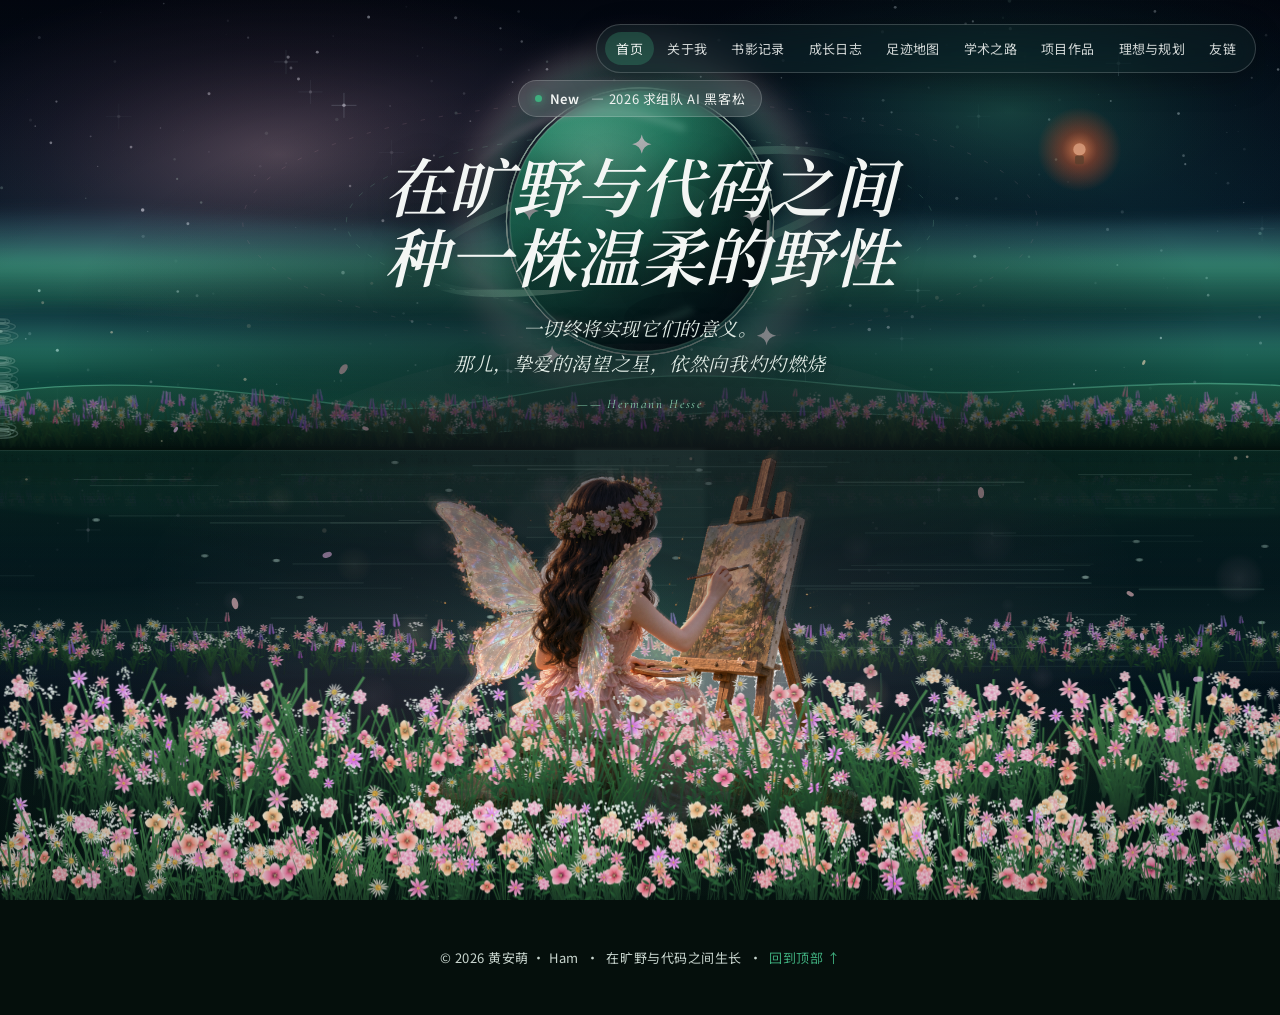
==== commit f2ab74d8: "fix: 根绝对路径导航 + 404 兜底页（书影/足迹地图 404 的根因） 根因：部署是目录式的（/travel/index.html），但导航写的是相对路径 href="bookfilm/"。在" ====
--- a/index.html
+++ b/index.html
@@ -8,7 +8,7 @@
 <link rel="preconnect" href="https://fonts.googleapis.com" />
 <link rel="preconnect" href="https://fonts.gstatic.com" crossorigin />
 <link href="https://fonts.googleapis.com/css2?family=Cormorant+Garamond:ital,wght@0,500;1,500;1,600&family=Noto+Serif+SC:ital,wght@0,500;1,500;1,600&family=Noto+Sans+SC:wght@300;400;500&display=swap" rel="stylesheet" />
-<link rel="stylesheet" href="assets/site.css?v=15" />
+<link rel="stylesheet" href="/assets/site.css?v=15" />
 </head>
 <body>
 
@@ -253,15 +253,15 @@
   <div class="hero__scrim"></div>
 
   <nav class="nav" aria-label="主导航">
-    <a href="./" class="cur">首页</a>
-    <a href="about/">关于我</a>
-    <a href="bookfilm/">书影记录</a>
-    <a href="blog/">成长日志</a>
-    <a href="travel/">足迹地图</a>
-    <a href="academic/">学术之路</a>
-    <a href="portfolio/">项目作品</a>
-    <a href="vision/">理想与规划</a>
-    <a href="links/">友链</a>
+    <a href="/" class="cur">首页</a>
+    <a href="/about/">关于我</a>
+    <a href="/bookfilm/">书影记录</a>
+    <a href="/blog/">成长日志</a>
+    <a href="/travel/">足迹地图</a>
+    <a href="/academic/">学术之路</a>
+    <a href="/portfolio/">项目作品</a>
+    <a href="/vision/">理想与规划</a>
+    <a href="/links/">友链</a>
   </nav>
 
   <div class="hero__inner">
@@ -277,10 +277,10 @@
 
 
 <footer>
-  © 2026 黄安萌 · Ham &nbsp;·&nbsp; 在旷野与代码之间生长 &nbsp;·&nbsp; <a href="./">回到顶部 ↑</a>
+  © 2026 黄安萌 · Ham &nbsp;·&nbsp; 在旷野与代码之间生长 &nbsp;·&nbsp; <a href="/">回到顶部 ↑</a>
 </footer>
 
-<script src="assets/space.js?v=15"></script>
-<script src="assets/garden.js?v=15"></script>
+<script src="/assets/space.js?v=15"></script>
+<script src="/assets/garden.js?v=15"></script>
 </body>
 </html>
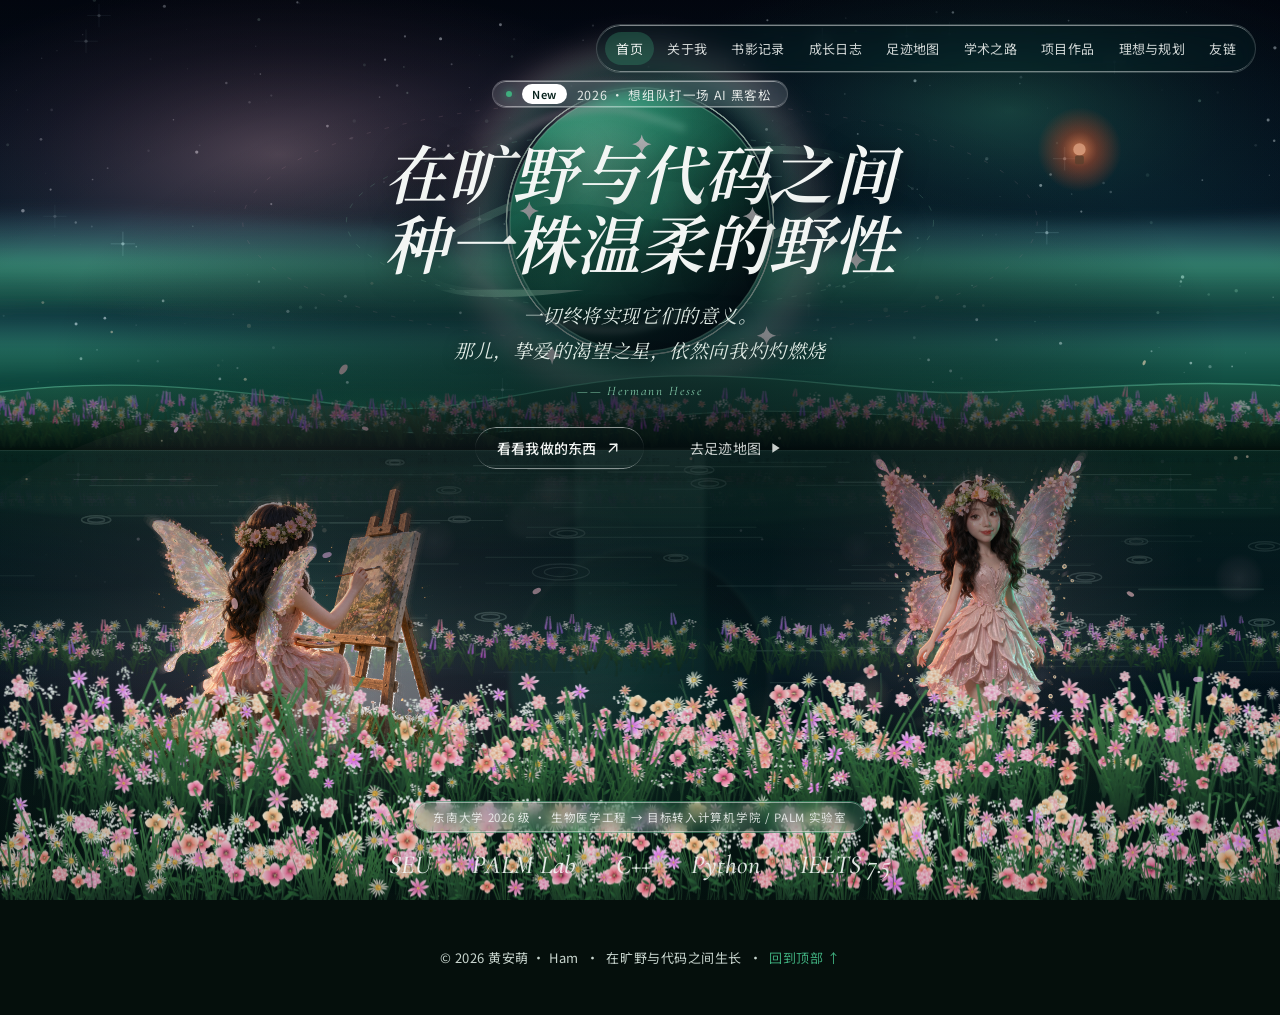
==== commit 0ddfd360: "home: liquid-glass hero (Space Voyage) + two mirrored figures; projects get repo links 1) about 页小标题" ====
--- a/index.html
+++ b/index.html
@@ -9,6 +9,7 @@
 <link rel="preconnect" href="https://fonts.gstatic.com" crossorigin />
 <link href="https://fonts.googleapis.com/css2?family=Cormorant+Garamond:ital,wght@0,500;1,500;1,600&family=Noto+Serif+SC:ital,wght@0,500;1,500;1,600&family=Noto+Sans+SC:wght@300;400;500&display=swap" rel="stylesheet" />
 <link rel="stylesheet" href="/assets/site.css?v=15" />
+<link rel="icon" href="data:image/svg+xml,%3Csvg xmlns='http://www.w3.org/2000/svg' viewBox='0 0 32 32'%3E%3Ccircle cx='16' cy='16' r='13' fill='%2308212b'/%3E%3Ccircle cx='13' cy='13' r='9' fill='%233fae7e'/%3E%3Ccircle cx='10' cy='10' r='3' fill='%239ff0c8' opacity='.9'/%3E%3Ccircle cx='16' cy='16' r='13' fill='none' stroke='%23f6b8c8' stroke-width='1.4' opacity='.7'/%3E%3C/svg%3E" />
 </head>
 <body>
 
@@ -252,7 +253,7 @@
 
   <div class="hero__scrim"></div>
 
-  <nav class="nav" aria-label="主导航">
+  <nav class="nav lg" aria-label="主导航">
     <a href="/" class="cur">首页</a>
     <a href="/about/">关于我</a>
     <a href="/bookfilm/">书影记录</a>
@@ -265,12 +266,30 @@
   </nav>
 
   <div class="hero__inner">
-    <span class="badge"><span class="dot"></span><b>New</b>&nbsp;—&nbsp;2026 求组队 AI 黑客松</span>
-    <h1 class="hero__title serif">在旷野与代码之间<br/>种一株温柔的野性</h1>
-    <blockquote class="hero__quote">
+    <span class="badge lg"><span class="dot"></span><span class="pill">New</span><span>2026 · 想组队打一场 AI 黑客松</span></span>
+    <h1 class="hero__title serif" data-blur>在旷野与代码之间<br/>种一株温柔的野性</h1>
+    <blockquote class="hero__quote fade-blur">
       <p class="serif"><span>一切终将实现它们的意义。</span><span>那儿，挚爱的渴望之星，依然向我灼灼燃烧</span></p>
       <cite>Hermann Hesse</cite>
     </blockquote>
+    <div class="hero__cta fade-blur">
+      <a class="lg-strong" href="/portfolio/">看看我做的东西
+        <svg viewBox="0 0 24 24" fill="none" stroke="currentColor" stroke-width="1.8"
+             stroke-linecap="round" stroke-linejoin="round" aria-hidden="true">
+          <path d="M7 17 17 7"/><path d="M8 7h9v9"/></svg>
+      </a>
+      <a class="ghost" href="/travel/">去足迹地图
+        <svg viewBox="0 0 24 24" aria-hidden="true"><path d="M8 5v14l11-7z"/></svg>
+      </a>
+    </div>
+  </div>
+
+  <!-- 底部条：Space Voyage partners bar 的位置，内容换成自己的关键词 -->
+  <div class="hero__foot">
+    <span class="tag lg">东南大学 2026 级 · 生物医学工程 → 目标转入计算机学院 / PALM 实验室</span>
+    <div class="row">
+      <b>SEU</b><b>PALM Lab</b><b>C++</b><b>Python</b><b>IELTS 7.5</b>
+    </div>
   </div>
 </header>
 
@@ -282,5 +301,6 @@
 
 <script src="/assets/space.js?v=15"></script>
 <script src="/assets/garden.js?v=15"></script>
+<script src="/assets/hero.js?v=15"></script>
 </body>
 </html>
--- a/assets/site.css
+++ b/assets/site.css
@@ -74,6 +74,90 @@
   .hero__quote p{font-size:clamp(13px,3.5vw,16px)}
 }
 
+/* ===== LIQUID GLASS（Space Voyage 玻璃质感）=====
+   半透明本体 + ::before 画一圈上下亮、中间透明的 1.4px 渐变描边，
+   靠 mask-composite:exclude 把内部挖空，只留那圈边 —— 这是"液态玻璃"的关键。 */
+/* 用 :where() 包一层：优先级降为 0，这样 .nav 自己的 position:absolute 不会被
+   这里的 position:relative 顶掉（否则导航会脱离右上角、跑到视口外）。 */
+:where(.lg),:where(.lg-strong){background:rgba(255,255,255,.012);background-blend-mode:luminosity;
+  border:none;position:relative;overflow:hidden;border-radius:var(--radius)}
+.lg{backdrop-filter:blur(8px) saturate(130%);-webkit-backdrop-filter:blur(8px) saturate(130%);
+  box-shadow:inset 0 1px 1px rgba(255,255,255,.10)}
+.lg-strong{backdrop-filter:blur(28px) saturate(150%);-webkit-backdrop-filter:blur(28px) saturate(150%);
+  box-shadow:4px 4px 4px rgba(0,0,0,.05),inset 0 1px 1px rgba(255,255,255,.15)}
+.lg::before,.lg-strong::before{content:'';position:absolute;inset:0;border-radius:inherit;
+  padding:1.4px;pointer-events:none;
+  background:linear-gradient(180deg,
+    rgba(255,255,255,.45) 0%,rgba(255,255,255,.15) 20%,
+    rgba(255,255,255,0) 40%,rgba(255,255,255,0) 60%,
+    rgba(255,255,255,.15) 80%,rgba(255,255,255,.45) 100%);
+  -webkit-mask:linear-gradient(#fff 0 0) content-box,linear-gradient(#fff 0 0);
+  -webkit-mask-composite:xor;mask-composite:exclude}
+.lg-strong::before{background:linear-gradient(180deg,
+    rgba(255,255,255,.5) 0%,rgba(255,255,255,.2) 20%,
+    rgba(255,255,255,0) 40%,rgba(255,255,255,0) 60%,
+    rgba(255,255,255,.2) 80%,rgba(255,255,255,.5) 100%)}
+
+/* 可选的背景视频：压在星空(z1)之下，淡叠不被抢戏 —— 配色仍然是现有的深青 */
+.hero__video{position:absolute;inset:0;z-index:0;width:100%;height:100%;object-fit:cover;
+  opacity:.42;mix-blend-mode:screen;pointer-events:none}
+
+/* 导航胶囊：换液态玻璃，配色沿用深青（position 必须显式写回 absolute） */
+.nav.lg{position:absolute;background:rgba(12,38,34,.30)}
+.nav.lg a{padding:calc(var(--u)*.875) calc(var(--u)*1.4)}
+
+/* 徽章：外壳液态玻璃 + 内部实心白胶囊 */
+.badge{padding:3px;gap:calc(var(--u)*1.25);margin-bottom:calc(var(--u)*3.5)}
+.badge .pill{background:#fff;color:#05201a;border-radius:var(--radius);
+  padding:2px calc(var(--u)*1.25);font-size:11px;font-weight:600;letter-spacing:.04em}
+.badge span:not(.dot):not(.pill){font-size:12.5px;color:rgba(243,246,244,.9);padding-right:calc(var(--u)*1.5)}
+.badge .dot{width:6px;height:6px;margin-left:calc(var(--u)*1.25)}
+
+/* 逐词模糊渐入（BlurText）：JS 负责切词，这里只管动画 */
+.hero__title .bw{display:inline-block;will-change:filter,opacity,transform}
+.hero__title .bw{filter:blur(10px);opacity:0;transform:translateY(50px)}
+.hero__title.bt-go .bw{animation:bwin .9s var(--ease) forwards}
+@keyframes bwin{
+  0%{filter:blur(10px);opacity:0;transform:translateY(50px)}
+  55%{filter:blur(5px);opacity:.5;transform:translateY(-5px)}
+  100%{filter:blur(0);opacity:1;transform:translateY(0)}}
+/* 副标题 / 按钮组：整块模糊渐入 */
+.fade-blur{filter:blur(10px);opacity:0;transform:translateY(20px);
+  transition:filter .8s var(--ease),opacity .8s var(--ease),transform .8s var(--ease)}
+.fade-blur.in{filter:blur(0);opacity:1;transform:translateY(0)}
+@media(prefers-reduced-motion:reduce){
+  .hero__title .bw{filter:none;opacity:1;transform:none;animation:none}
+  .fade-blur{filter:none;opacity:1;transform:none;transition:none}
+}
+
+/* CTA 按钮组 */
+.hero__cta{display:flex;align-items:center;gap:calc(var(--u)*3);margin-top:calc(var(--u)*3.5);
+  flex-wrap:wrap;justify-content:center}
+.hero__cta a{display:inline-flex;align-items:center;gap:calc(var(--u)*.875);
+  text-decoration:none;font-size:14px;font-weight:500;letter-spacing:.02em;
+  color:var(--ink);padding:calc(var(--u)*1.4) calc(var(--u)*2.75);
+  transition:transform var(--dur) var(--ease)}
+.hero__cta a:hover{transform:translateY(-2px)}
+.hero__cta a svg{width:18px;height:18px;flex:none}
+.hero__cta .ghost{color:rgba(243,246,244,.82);font-weight:400;gap:calc(var(--u)*.75)}
+.hero__cta .ghost svg{width:16px;height:16px;fill:currentColor}
+.hero__cta .ghost:hover{color:var(--ink)}
+
+/* 底部条（Space Voyage partners bar 的位置，内容换成自己的） */
+.hero__foot{position:absolute;left:0;right:0;bottom:calc(var(--u)*2.5);z-index:6;
+  display:flex;flex-direction:column;align-items:center;gap:calc(var(--u)*2)}
+.hero__foot .tag{font-size:11.5px;letter-spacing:.06em;color:rgba(243,246,244,.86);
+  padding:calc(var(--u)*.875) calc(var(--u)*2.25)}
+.hero__foot .row{display:flex;align-items:center;gap:calc(var(--u)*4) calc(var(--u)*5);
+  flex-wrap:wrap;justify-content:center}
+.hero__foot .row b{font-family:"Cormorant Garamond","Noto Serif SC",serif;font-style:italic;
+  font-weight:500;font-size:clamp(17px,2.1vw,26px);color:rgba(243,246,244,.92);
+  letter-spacing:.01em;text-shadow:0 2px 18px rgba(0,0,0,.55)}
+@media(max-height:700px){.hero__foot{bottom:calc(var(--u)*1.5);gap:calc(var(--u)*1.25)}
+  .hero__foot .row{gap:calc(var(--u)*3)}}
+@media(max-width:860px){.hero__foot .row{gap:calc(var(--u)*2.5)}
+  .hero__foot .row b{font-size:16px}}
+
 /* ===== SUBPAGE HEADER ===== */
 .subhero{position:relative;overflow:hidden;padding:calc(var(--u)*14) calc(var(--u)*3) calc(var(--u)*8);
   background:linear-gradient(160deg,#05101f 0%,#0a2019 60%,#08150f 100%);min-height:340px}
@@ -124,6 +208,22 @@
 .tag{font-size:12px;padding:calc(var(--u)*.75) calc(var(--u)*1.5);border-radius:var(--radius);
   background:rgba(63,174,126,.16);border:1px solid rgba(63,174,126,.35);color:#bfe9d4}
 .award-meta{font-size:12px;color:var(--gold);margin-top:calc(var(--u)*1.5);letter-spacing:.03em}
+
+/* 卡片底部的仓库跳转 */
+.card__links{display:flex;flex-wrap:wrap;gap:calc(var(--u)*1.75);margin-top:calc(var(--u)*2.25)}
+.card__link{display:inline-flex;align-items:center;gap:calc(var(--u)*.75);
+  font-size:13px;color:var(--green-bright);text-decoration:none;letter-spacing:.02em;
+  transition:gap var(--dur) var(--ease),color var(--dur) var(--ease)}
+.card__link:hover,.card__link:focus-visible{gap:calc(var(--u)*1.25);color:var(--mint);outline:none}
+.card__link svg{width:14px;height:14px;flex:none}
+.card__link.dim{color:rgba(201,214,207,.55)}
+.card__link.dim:hover{color:rgba(201,214,207,.85)}
+/* 状态标记：制作中 / 还没开 */
+.card__soon{display:inline-flex;align-items:center;gap:7px;margin-top:calc(var(--u)*2.25);
+  font-size:12px;color:var(--gold);letter-spacing:.04em}
+.card__soon .dot{width:6px;height:6px;border-radius:50%;background:var(--gold);
+  animation:soonPulse 2.2s ease-in-out infinite}
+@keyframes soonPulse{0%,100%{opacity:.3;transform:scale(.85)}50%{opacity:1;transform:scale(1.15)}}
 
 /* timeline */
 .timeline{position:relative;margin-top:calc(var(--u)*3);padding-left:calc(var(--u)*3)}
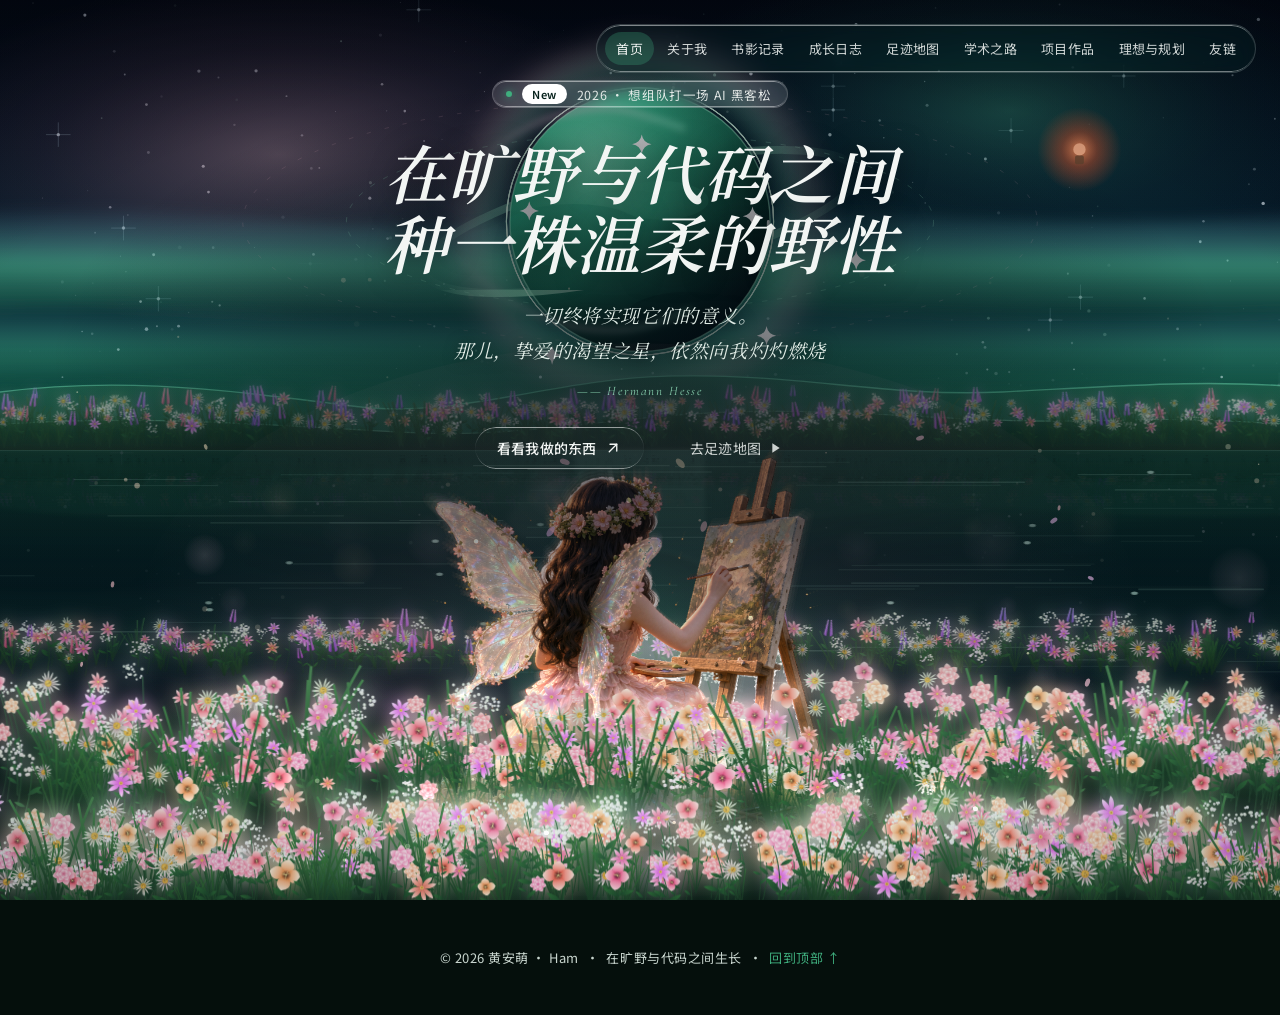
==== commit f4648622: "home: single figure again, no footer bar; cinematic bloom flora; portfolio page built 1) 人物只留坐着画画的那个" ====
--- a/index.html
+++ b/index.html
@@ -284,13 +284,6 @@
     </div>
   </div>
 
-  <!-- 底部条：Space Voyage partners bar 的位置，内容换成自己的关键词 -->
-  <div class="hero__foot">
-    <span class="tag lg">东南大学 2026 级 · 生物医学工程 → 目标转入计算机学院 / PALM 实验室</span>
-    <div class="row">
-      <b>SEU</b><b>PALM Lab</b><b>C++</b><b>Python</b><b>IELTS 7.5</b>
-    </div>
-  </div>
 </header>
 
 
--- a/assets/site.css
+++ b/assets/site.css
@@ -218,6 +218,13 @@
 .card__link svg{width:14px;height:14px;flex:none}
 .card__link.dim{color:rgba(201,214,207,.55)}
 .card__link.dim:hover{color:rgba(201,214,207,.85)}
+/* 占位卡：给「比赛项目」这类还没内容的分区用，虚线边框一眼看出是空的 */
+.card.ghost{background:rgba(255,255,255,.02);border-style:dashed;border-color:rgba(255,255,255,.15)}
+.card.ghost h3{color:rgba(243,246,244,.62)}
+.card.ghost p{color:rgba(201,214,207,.5)}
+.card.ghost .kicker{color:rgba(159,240,200,.5)}
+.card.ghost:hover{transform:none;box-shadow:none;border-color:rgba(255,255,255,.22)}
+
 /* 状态标记：制作中 / 还没开 */
 .card__soon{display:inline-flex;align-items:center;gap:7px;margin-top:calc(var(--u)*2.25);
   font-size:12px;color:var(--gold);letter-spacing:.04em}
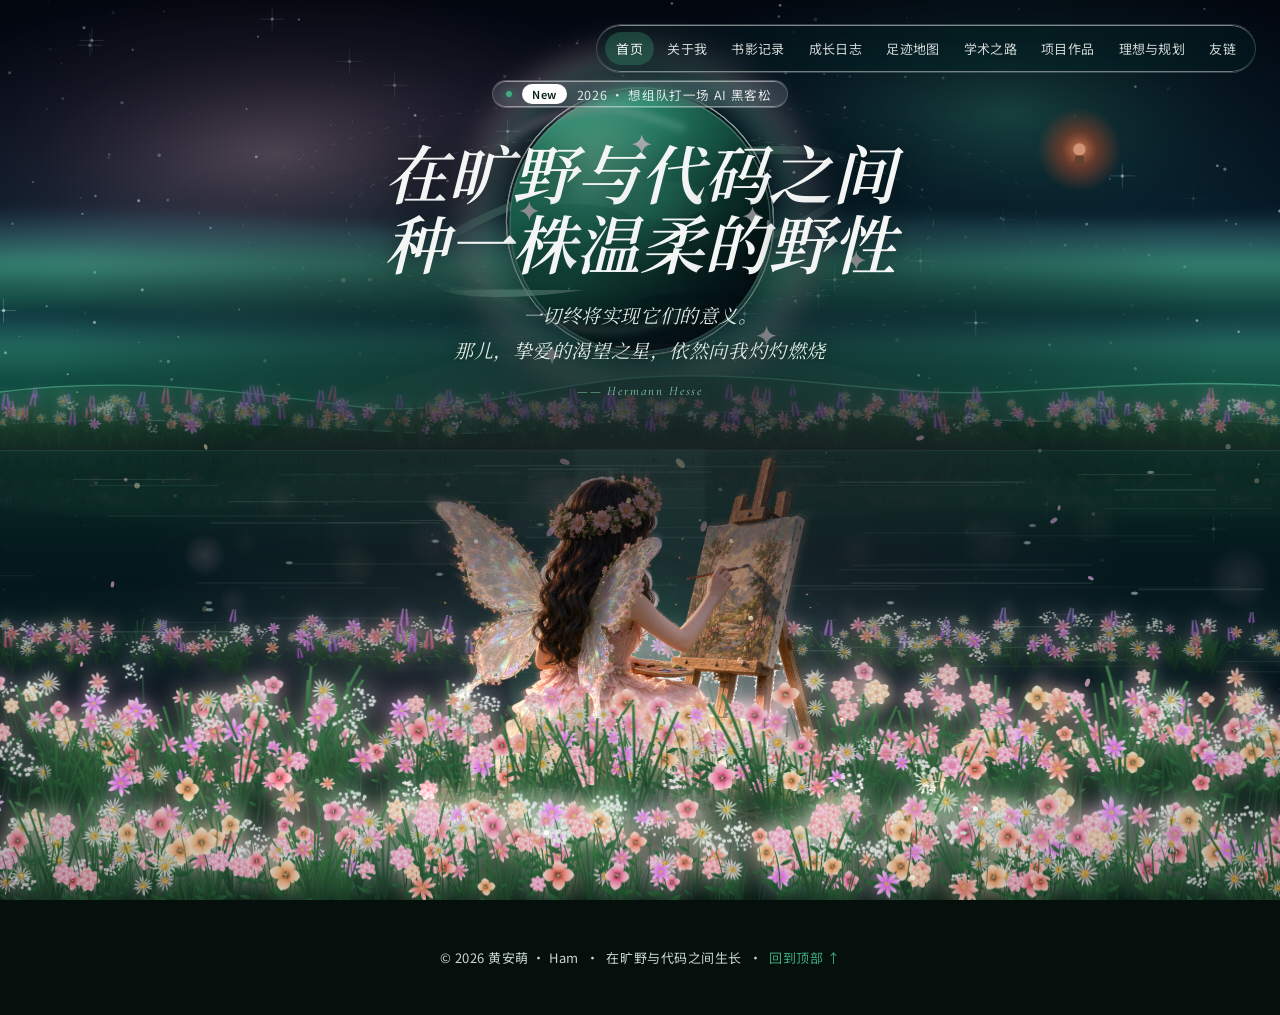
==== commit 13aa8fb3: "home: drop hero CTAs; travel: fill SE-Asia/Japan/Guizhou/Yunnan cities; links: WeChat official accou" ====
--- a/index.html
+++ b/index.html
@@ -272,16 +272,6 @@
       <p class="serif"><span>一切终将实现它们的意义。</span><span>那儿，挚爱的渴望之星，依然向我灼灼燃烧</span></p>
       <cite>Hermann Hesse</cite>
     </blockquote>
-    <div class="hero__cta fade-blur">
-      <a class="lg-strong" href="/portfolio/">看看我做的东西
-        <svg viewBox="0 0 24 24" fill="none" stroke="currentColor" stroke-width="1.8"
-             stroke-linecap="round" stroke-linejoin="round" aria-hidden="true">
-          <path d="M7 17 17 7"/><path d="M8 7h9v9"/></svg>
-      </a>
-      <a class="ghost" href="/travel/">去足迹地图
-        <svg viewBox="0 0 24 24" aria-hidden="true"><path d="M8 5v14l11-7z"/></svg>
-      </a>
-    </div>
   </div>
 
 </header>
--- a/assets/site.css
+++ b/assets/site.css
@@ -232,6 +232,16 @@
   animation:soonPulse 2.2s ease-in-out infinite}
 @keyframes soonPulse{0%,100%{opacity:.3;transform:scale(.85)}50%{opacity:1;transform:scale(1.15)}}
 
+/* 友链：微信公众号二维码卡（点开二维码，再点收起来） */
+.qr-card{display:grid;grid-template-columns:1fr 260px;gap:calc(var(--u)*3);align-items:center}
+.qr-card h3{margin-top:0}
+.qr-fig{margin:0;display:flex;flex-direction:column;align-items:center;gap:calc(var(--u)*1.25)}
+.qr-fig img{width:200px;height:200px;border-radius:14px;background:#fff;padding:10px;
+  box-shadow:0 14px 34px rgba(0,0,0,.45);transition:transform var(--dur) var(--ease)}
+.qr-fig:hover img{transform:scale(1.03)}
+.qr-fig figcaption{font-size:12px;color:var(--ink-dim);letter-spacing:.04em;text-align:center}
+@media(max-width:820px){.qr-card{grid-template-columns:1fr}.qr-fig{order:-1}}
+
 /* timeline */
 .timeline{position:relative;margin-top:calc(var(--u)*3);padding-left:calc(var(--u)*3)}
 .timeline::before{content:"";position:absolute;left:6px;top:4px;bottom:4px;width:2px;
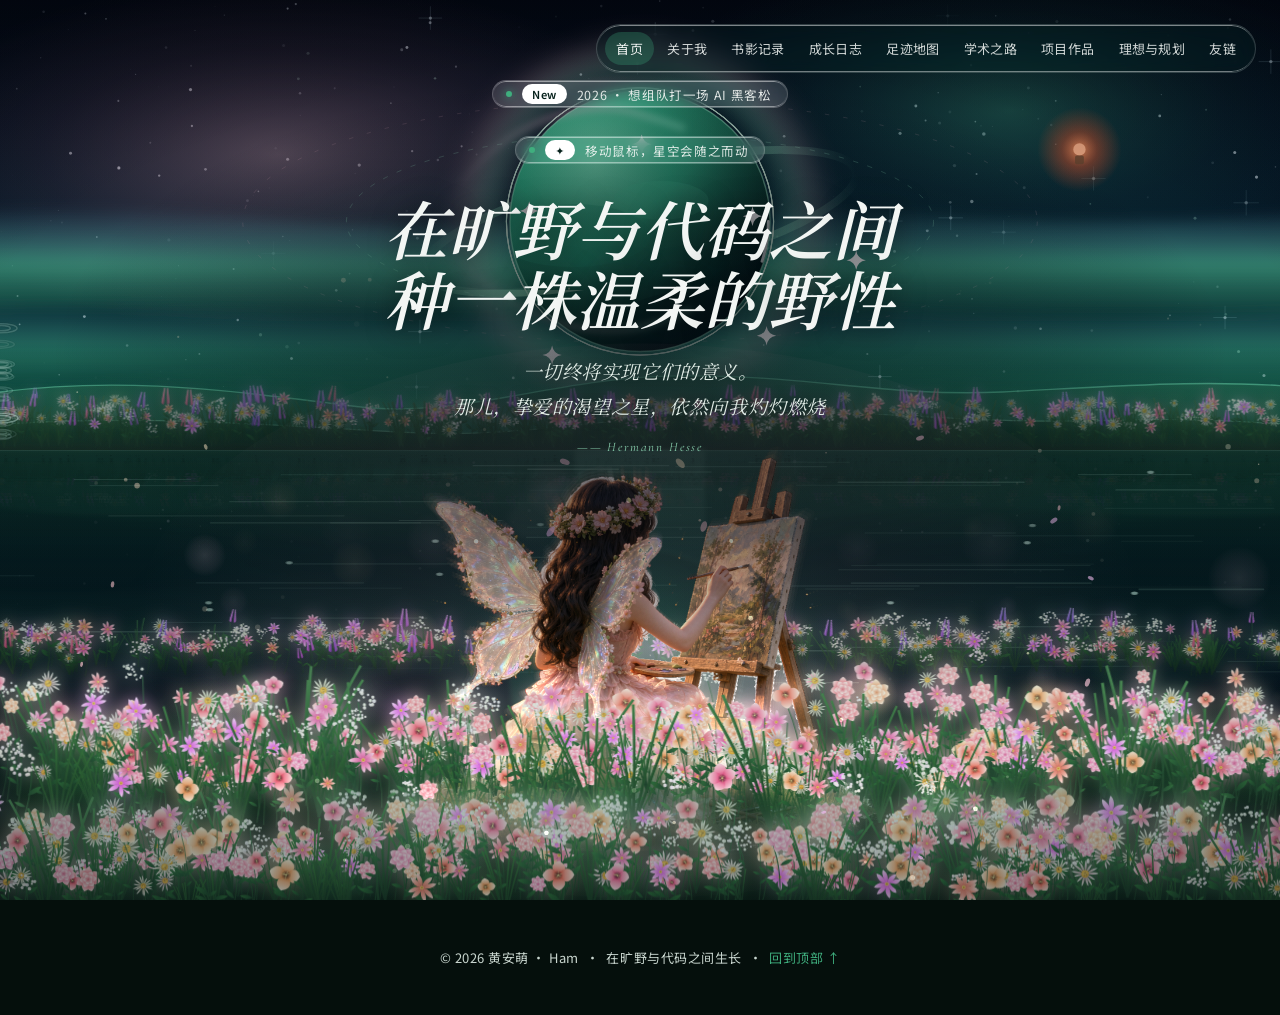
==== commit 2fefffbc: "academic: 星河下探成双螺旋 + 星云涟漪；首页双徽章统一形式 - 学术之路：星河与双螺旋缝进同一画布，边缘闪烁星 + 飞出涟漪 - 撤下「论文的六种写法」一节（蓝图点子保留于记忆） - 首页" ====
--- a/index.html
+++ b/index.html
@@ -8,7 +8,7 @@
 <link rel="preconnect" href="https://fonts.googleapis.com" />
 <link rel="preconnect" href="https://fonts.gstatic.com" crossorigin />
 <link href="https://fonts.googleapis.com/css2?family=Cormorant+Garamond:ital,wght@0,500;1,500;1,600&family=Noto+Serif+SC:ital,wght@0,500;1,500;1,600&family=Noto+Sans+SC:wght@300;400;500&display=swap" rel="stylesheet" />
-<link rel="stylesheet" href="/assets/site.css?v=15" />
+  <link rel="stylesheet" href="/assets/site.css?v=15" />
 <link rel="icon" href="data:image/svg+xml,%3Csvg xmlns='http://www.w3.org/2000/svg' viewBox='0 0 32 32'%3E%3Ccircle cx='16' cy='16' r='13' fill='%2308212b'/%3E%3Ccircle cx='13' cy='13' r='9' fill='%233fae7e'/%3E%3Ccircle cx='10' cy='10' r='3' fill='%239ff0c8' opacity='.9'/%3E%3Ccircle cx='16' cy='16' r='13' fill='none' stroke='%23f6b8c8' stroke-width='1.4' opacity='.7'/%3E%3C/svg%3E" />
 </head>
 <body>
@@ -267,6 +267,7 @@
 
   <div class="hero__inner">
     <span class="badge lg"><span class="dot"></span><span class="pill">New</span><span>2026 · 想组队打一场 AI 黑客松</span></span>
+    <span class="badge lg"><span class="dot"></span><span class="pill">✦</span><span>移动鼠标，星空会随之而动</span></span>
     <h1 class="hero__title serif" data-blur>在旷野与代码之间<br/>种一株温柔的野性</h1>
     <blockquote class="hero__quote fade-blur">
       <p class="serif"><span>一切终将实现它们的意义。</span><span>那儿，挚爱的渴望之星，依然向我灼灼燃烧</span></p>
--- a/assets/site.css
+++ b/assets/site.css
@@ -169,8 +169,27 @@
   font-size:clamp(28px,4.6vw,52px);margin-top:calc(var(--u)*1.5);text-shadow:0 2px 18px rgba(0,0,0,.4)}
 .subhero p{color:var(--ink-dim);margin-top:calc(var(--u)*2);max-width:640px;line-height:1.7;font-size:15px}
 
+/* 子页头部下方的联系方式一行（目前用在「关于我」） */
+.hero-mail{display:flex;flex-wrap:wrap;align-items:center;gap:calc(var(--u)*1.5);
+  margin-top:calc(var(--u)*2.5);min-height:0}
+.hero-mail a{display:inline-flex;align-items:center;gap:calc(var(--u)*1);
+  font-size:14px;letter-spacing:.02em;color:var(--green-bright);text-decoration:none;
+  padding:calc(var(--u)*.9) calc(var(--u)*1.75);border-radius:var(--radius);
+  border:1px solid rgba(159,240,200,.32);background:rgba(63,174,126,.10);
+  transition:gap var(--dur) var(--ease),background var(--dur) var(--ease),
+    border-color var(--dur) var(--ease),color var(--dur) var(--ease)}
+.hero-mail a:hover,.hero-mail a:focus-visible{gap:calc(var(--u)*1.5);color:var(--mint);
+  background:rgba(63,174,126,.18);border-color:rgba(159,240,200,.55);outline:none}
+.hero-mail a svg{width:15px;height:15px;flex:none}
+/* 只有悬停才变是不够的（WCAG 2.2）：复制/未访问状态也要看得清 */
+.hero-mail .lb{font-size:12.5px;color:rgba(201,214,207,.72);letter-spacing:.06em}
+
 /* ===== CONTENT ===== */
-section.block{padding:calc(var(--u)*12) calc(var(--u)*3)}
+/* body 是深蓝（星空底色）。若页面 <section class="block"> 不带 inline 底色，
+   就会露出蓝色，在 subhero 下面切出一道明显的横向分界。所以给 .block 一个
+   默认底色兜底；需要特调的页面用 inline style 覆盖即可。 */
+section.block{padding:calc(var(--u)*12) calc(var(--u)*3);
+  background:linear-gradient(180deg,#0c1f1a,#081712)}
 .wrap{max-width:var(--maxw);margin:0 auto}
 .sec-head{margin-bottom:calc(var(--u)*6)}
 .sec-head .eyebrow{font-style:italic;font-family:"Cormorant Garamond",serif;color:var(--green-bright);
@@ -241,6 +260,74 @@
 .qr-fig:hover img{transform:scale(1.03)}
 .qr-fig figcaption{font-size:12px;color:var(--ink-dim);letter-spacing:.04em;text-align:center}
 @media(max-width:820px){.qr-card{grid-template-columns:1fr}.qr-fig{order:-1}}
+
+/* ============================================================
+   项目作品：三列瀑布流（「流动的路」）
+   —— 每列是一条纵向的轨迹线，卡片像路标一样挂在上面；
+      hover 时卡片亮起、轨迹线那一格流动。点卡片开详情弹层。
+   卡片数量不等也不会出现空洞（column 布局天然错落）。
+   ============================================================ */
+.flow{display:grid;grid-template-columns:repeat(3,1fr);gap:calc(var(--u)*4);align-items:start}
+.flow__col{position:relative;display:flex;flex-direction:column;gap:calc(var(--u)*4);
+  padding-left:calc(var(--u)*3.5)}
+/* 轨迹线：一条竖向的渐隐线 + 沿线流动的高光 */
+.flow__col::before{content:"";position:absolute;left:0;top:6px;bottom:6px;width:1px;
+  background:linear-gradient(180deg,rgba(159,240,200,0),rgba(159,240,200,.30) 12%,
+    rgba(159,240,200,.30) 88%,rgba(159,240,200,0))}
+.flow__col::after{content:"";position:absolute;left:-1px;top:0;width:3px;height:88px;
+  border-radius:3px;pointer-events:none;
+  background:linear-gradient(180deg,rgba(159,240,200,0),rgba(190,255,225,.55),rgba(159,240,200,0));
+  animation:flowRun 7s linear infinite;filter:blur(.4px)}
+.flow__col:nth-child(2)::after{animation-delay:-2.4s}
+.flow__col:nth-child(3)::after{animation-delay:-4.8s}
+@keyframes flowRun{0%{transform:translateY(-20%)}100%{transform:translateY(calc(var(--col-h,700px) + 20%))}}
+/* 每张卡左边一个小节点，表示"路上的一个路标" */
+.flow__col .card::after{content:"";position:absolute;left:calc(var(--u)*-3.5 - 4px);top:calc(var(--u)*4);
+  width:9px;height:9px;border-radius:50%;background:#0c1f1a;
+  border:1.5px solid rgba(159,240,200,.55);box-shadow:0 0 10px rgba(159,240,200,.35)}
+.flow__col .card:hover::after{background:var(--green-bright);box-shadow:0 0 14px var(--green-bright)}
+/* 卡片本身：可点开详情 */
+.card--open{cursor:pointer}
+.card--open:focus-visible{outline:2px solid var(--mint);outline-offset:3px}
+.card__more{display:inline-flex;align-items:center;gap:7px;margin-top:calc(var(--u)*2.25);
+  font-size:12.5px;color:rgba(159,240,200,.72);letter-spacing:.04em;
+  transition:color var(--dur) var(--ease),gap var(--dur) var(--ease)}
+.card--open:hover .card__more{color:var(--mint);gap:calc(var(--u)*1.25)}
+@media(max-width:900px){
+  .flow{grid-template-columns:1fr;gap:calc(var(--u)*5)}
+  .flow__col{padding-left:calc(var(--u)*3.5)}
+  .flow__col::after{animation:none;opacity:.35}
+}
+
+/* ===== 作品详情弹层（点卡片打开）===== */
+.pm{position:fixed;inset:0;z-index:120;display:flex;align-items:center;justify-content:center;
+  padding:5vh 20px;opacity:0;pointer-events:none;transition:opacity .3s var(--ease)}
+.pm.is-on{opacity:1;pointer-events:auto}
+.pm__bg{position:absolute;inset:0;background:rgba(3,10,8,.72);backdrop-filter:blur(9px)}
+.pm__box{position:relative;width:min(760px,100%);max-height:88vh;overflow:auto;
+  background:linear-gradient(165deg,#0e2a24,#081814);border:1px solid rgba(159,240,200,.22);
+  border-radius:var(--r-card);padding:calc(var(--u)*5);box-shadow:0 30px 80px rgba(0,0,0,.65);
+  transform:translateY(18px) scale(.985);transition:transform .34s var(--ease)}
+.pm.is-on .pm__box{transform:none}
+.pm__box .kicker{font-size:12px;letter-spacing:.16em;text-transform:uppercase;
+  color:var(--green-bright);font-style:italic;font-family:"Cormorant Garamond",serif}
+.pm__box h3{font-family:"Noto Serif SC",serif;font-weight:500;font-size:26px;
+  color:var(--ink);margin:calc(var(--u)*1.5) 0 calc(var(--u)*2)}
+.pm__box p{color:var(--ink-dim);line-height:1.85;font-size:14.5px}
+.pm__box p + p{margin-top:calc(var(--u)*2)}
+.pm__box h4{font-family:"Noto Serif SC",serif;font-weight:500;font-size:15px;
+  color:rgba(159,240,200,.85);margin:calc(var(--u)*3.5) 0 calc(var(--u)*1.5)}
+.pm__box ul{list-style:none;display:flex;flex-direction:column;gap:calc(var(--u)*1.25)}
+.pm__box li{position:relative;padding-left:calc(var(--u)*2.5);color:var(--ink-dim);
+  font-size:13.5px;line-height:1.65}
+.pm__box li::before{content:"";position:absolute;left:0;top:.55em;width:6px;height:6px;
+  border-radius:50%;background:var(--green-bright);box-shadow:0 0 8px var(--green-bright)}
+.pm__close{position:absolute;right:calc(var(--u)*2.5);top:calc(var(--u)*2.5);
+  width:32px;height:32px;border-radius:50%;border:1px solid rgba(255,255,255,.18);
+  background:rgba(255,255,255,.05);color:var(--ink);font-size:17px;line-height:1;cursor:pointer;
+  display:flex;align-items:center;justify-content:center;
+  transition:background var(--dur) var(--ease),transform var(--dur) var(--ease)}
+.pm__close:hover{background:rgba(255,255,255,.14);transform:rotate(90deg)}
 
 /* timeline */
 .timeline{position:relative;margin-top:calc(var(--u)*3);padding-left:calc(var(--u)*3)}
@@ -329,30 +416,42 @@
 .bf-stage{display:grid;grid-template-columns:1fr 1fr;gap:calc(var(--u)*3.5);align-items:start}
 .bf-panel{background:rgba(255,255,255,.04);border:1px solid rgba(255,255,255,.10);
   border-radius:var(--r-card);padding:calc(var(--u)*3);backdrop-filter:blur(6px);
-  transition:border-color var(--dur) var(--ease),background var(--dur) var(--ease)}
+  transition:border-color var(--dur) var(--ease),background var(--dur) var(--ease);
+  /* 关键：grid 项默认 min-width:auto，内部有横向滚动的书架时会把整列顶宽 → 页面横向溢出。
+     必须显式把 min-width 归零，overflow 才压得住。 */
+  min-width:0}
+.bf-panel > *{min-width:0}
 .bf-panel:hover{border-color:rgba(255,255,255,.18)}
 .bf-panel__bar{display:flex;align-items:center;justify-content:space-between;margin-bottom:calc(var(--u)*2.5)}
 .bf-panel__tag{font-family:"Cormorant Garamond","Noto Serif SC",serif;font-style:italic;
   letter-spacing:.16em;font-size:14px;color:var(--mint);text-transform:uppercase}
 .bf-count{font-size:12px;color:var(--ink-dim);letter-spacing:.06em}
 
-/* 书架 */
-.shelf{position:relative;display:flex;align-items:flex-end;gap:calc(var(--u)*1.25);
-  padding:calc(var(--u)*3) calc(var(--u)*2.5) calc(var(--u)*2);height:236px;overflow:hidden;
+/* 书架（分层版：每层是一排书，层板压在书脚上 —— 不用左右拖了） */
+.shelf{position:relative;padding:calc(var(--u)*2.5) 0 0;
   background:linear-gradient(180deg,rgba(6,26,20,.55),rgba(3,12,9,.85));
   border:1px solid rgba(255,255,255,.08);border-radius:14px 14px 8px 8px;
   box-shadow:inset 0 22px 40px rgba(0,0,0,.4)}
+.shelf__row{position:relative;display:flex;align-items:flex-end;gap:calc(var(--u)*1.25);
+  height:var(--rh,172px);padding:calc(var(--u)*2) calc(var(--u)*2.5) 15px;overflow:hidden}
+/* 层板：既是这一层的地板，也是下一层的天花板 */
+.shelf__row::after{content:"";position:absolute;left:0;right:0;bottom:0;height:15px;
+  background:linear-gradient(180deg,#12452f,#07160f);border-top:1px solid rgba(159,240,200,.28);
+  box-shadow:0 -6px 18px rgba(0,0,0,.45)}
 .shelf::after{content:"";position:absolute;left:0;right:0;bottom:0;height:16px;
   background:linear-gradient(180deg,#12452f,#07160f);border-top:1px solid rgba(159,240,200,.28);
   box-shadow:0 -6px 18px rgba(0,0,0,.45)}
 .spine{position:relative;flex:0 0 auto;width:42px;height:var(--h,160px);cursor:pointer;
   border:1px solid rgba(255,255,255,.14);border-radius:4px 4px 2px 2px;
   background:linear-gradient(90deg,var(--c2),var(--c1) 42%,var(--c2));
-  display:flex;align-items:center;justify-content:center;padding:calc(var(--u)*1.5) 0;
+  display:flex;align-items:center;justify-content:center;padding:calc(var(--u)*.75) 0;
   transition:transform var(--dur) var(--ease),box-shadow var(--dur) var(--ease),border-color var(--dur) var(--ease);
   box-shadow:0 6px 14px rgba(0,0,0,.45),inset 2px 0 0 rgba(255,255,255,.10)}
+/* 竖排书名要在有限层高里放下最长的《克林索尔的最后夏天》（9 字），
+   所以字号和字距都收一点：13.5px/.14em → 12.5px/.1em，9 字约占 125px，
+   层高 172px（可用 141px）刚好容得下，不会出省略号。 */
 .spine__title{writing-mode:vertical-rl;text-orientation:mixed;
-  font-family:"Noto Serif SC",serif;font-size:13.5px;letter-spacing:.14em;
+  font-family:"Noto Serif SC",serif;font-size:12.5px;letter-spacing:.1em;
   color:#eff7f2;text-shadow:0 1px 3px rgba(0,0,0,.6);white-space:nowrap;
   overflow:hidden;text-overflow:ellipsis;max-height:100%}
 .spine:hover{transform:translateY(-9px);box-shadow:0 16px 30px rgba(0,0,0,.55)}
@@ -456,6 +555,575 @@
   .grid,.grid--2{grid-template-columns:1fr}
   .nav{top:calc(var(--u)*2);right:calc(var(--u)*2);padding:calc(var(--u)*.6) calc(var(--u)*.75);max-width:94vw}
   .nav a{font-size:12px;padding:calc(var(--u)*.7) calc(var(--u)*1)}
-  .shelf{height:206px}
+  .shelf{padding-top:calc(var(--u)*2)}
+  .shelf__row{--rh:172px;gap:calc(var(--u)*1);padding-left:calc(var(--u)*1.5);padding-right:calc(var(--u)*1.5)}
+  .shelf-hint{display:none}
+  /* 手机：面板内边距收窄，避免书架 + 银幕一起把页面撑出横向滚动条 */
+  .bf-panel{padding:calc(var(--u)*2)}
+  .screen{padding:calc(var(--u)*1)}
+  .screen__view{padding:calc(var(--u)*3) calc(var(--u)*2.5)}
+  /* 弹层在手机上顶到边、留出安全高度 */
+  .pm{padding:3vh 14px}
+  .pm__box{padding:calc(var(--u)*3.5) calc(var(--u)*3);max-height:92vh}
+  .pm__box h3{font-size:22px}
+  .pm__close{right:calc(var(--u)*1.5);top:calc(var(--u)*1.5)}
+}
+/* 手机端书架：书脊略窄一点，一屏能多看两本 */
+@media(max-width:520px){
+  .spine{width:36px}
+  .spine--empty{width:36px}
+  .spine__title{font-size:12.5px;letter-spacing:.1em}
+  .shelf{gap:calc(var(--u)*.9);padding-left:calc(var(--u)*1.5);padding-right:calc(var(--u)*1.5)}
+  /* 窄屏放不下装饰书脊，直接藏掉 —— 它们本来只是填充用的 */
+  .spine--deco{display:none}
+  .wall{padding:calc(var(--u)*2);gap:calc(var(--u)*1.5)}
+  .flow__col{padding-left:calc(var(--u)*2.5)}
+  .flow__col .card::after{left:calc(var(--u)*-2.5 - 4px)}
 }
 @media(prefers-reduced-motion:reduce){*{animation:none!important;transition:none!important}}
+/* 尊重系统"减少动态效果"时，轨迹线的高光也停下来 */
+@media(prefers-reduced-motion:reduce){
+  .flow__col::after{animation:none;opacity:0}
+}
+
+
+/* ============================================================
+   成长日志：「年轮」（Tree Rings）
+   —— 一圈年轮 = 一段时光。圆心是最早的那粒种子，最外一圈是此刻；
+      每圈按月份落着花，悬停一圈会亮起、圆心浮出那段日子的名字；
+      轻点，当年的心事就一段段流出来（当时的我 ↔ 现在的我）。
+      背景随季节换：春樱 / 夏萤 / 秋叶 / 冬雪；另有常驻的飘叶、
+      光点，以及一圈圈荡开的水纹。
+      无 JS 时 .ring 不带 .is-live，退化为竖排卡片。
+   ============================================================ */
+.block--ring{position:relative;overflow:hidden;
+  background:
+    radial-gradient(58% 30% at 50% -4%,rgba(63,174,126,.10),rgba(0,0,0,0) 70%),
+    linear-gradient(180deg,#08120e 0%,#0a1714 42%,#0a1c16 100%)}
+.block--ring::before{content:"";position:absolute;inset:0;pointer-events:none;
+  background:
+    radial-gradient(38% 22% at 16% 18%,rgba(244,213,141,.05),rgba(0,0,0,0) 70%),
+    radial-gradient(40% 24% at 86% 66%,rgba(159,240,200,.05),rgba(0,0,0,0) 72%)}
+
+/* —— 舞台。--da 年轮直径、--pt 年轮区高度、--fall 粒子飘落距离，均由 JS 量好后写入 —— */
+.ring{position:relative;z-index:1;margin:calc(var(--u)*2) auto 0;padding-top:var(--pt,600px)}
+
+/* —— 背景三层：常驻飘叶 / 季节粒子 / 常驻光点 —— */
+.ring__leaves,.ring__sky,.ring__dots{position:absolute;inset:0;pointer-events:none;overflow:hidden}
+.ring__leaves{z-index:1}
+.ring__sky{z-index:1;transition:opacity 460ms ease}
+.ring__sky.is-swap{opacity:0}
+.ring__dots{z-index:2}
+
+/* 飘落的叶子：很淡，只是让这块地方像站在一棵树底下 */
+.ring__leaves i{position:absolute;top:-24px;left:var(--x);width:13px;height:8px;opacity:0;
+  background:linear-gradient(120deg,rgba(63,174,126,.5),rgba(22,62,46,.28));
+  border-radius:64% 8% 64% 8%;animation:leafFall var(--d1,22s) linear var(--dl,0s) infinite}
+@keyframes leafFall{
+  0%{transform:translate(0,0) rotate(0deg);opacity:0}
+  9%{opacity:.6}
+  46%{transform:translate(52px,calc(var(--fall) * .48)) rotate(170deg)}
+  91%{opacity:.48}
+  100%{transform:translate(-16px,var(--fall)) rotate(330deg);opacity:0}}
+
+/* 光点：暖金，原地游移、忽明忽暗 */
+.ring__dots i{position:absolute;left:var(--x);top:var(--y);width:5px;height:5px;border-radius:50%;
+  background:radial-gradient(circle,#fff6c8 0%,rgba(244,213,141,.9) 34%,rgba(244,213,141,0) 72%);
+  box-shadow:0 0 8px 2px rgba(244,213,141,.42);opacity:0;
+  animation:dotWander var(--d1,17s) ease-in-out var(--dl,0s) infinite,
+            dotTwinkle var(--d2,3.4s) ease-in-out var(--dl,0s) infinite}
+.ring__dots i:nth-child(3n+1){animation-name:dotWander2,dotTwinkle}
+@keyframes dotWander{
+  0%{transform:translate(0,0)}25%{transform:translate(30px,-22px)}50%{transform:translate(-18px,-48px)}
+  75%{transform:translate(16px,-26px)}100%{transform:translate(0,0)}}
+@keyframes dotWander2{
+  0%{transform:translate(0,0)}32%{transform:translate(-26px,-30px)}66%{transform:translate(22px,-56px)}
+  100%{transform:translate(0,0)}}
+@keyframes dotTwinkle{0%,100%{opacity:.10}50%{opacity:.85}}
+
+/* 季节粒子：同一批 <i>，容器换个 data-season 就换一副样子 */
+.ring__sky i{position:absolute;top:-22px;left:var(--x);width:var(--w);height:var(--w);opacity:0;
+  animation:skyFall var(--d1,15s) linear var(--dl,0s) infinite}
+.ring__sky[data-season="spring"] i{border-radius:50% 0 50% 50%;
+  background:linear-gradient(140deg,rgba(246,184,200,.96),rgba(255,216,228,.7));
+  box-shadow:0 0 6px rgba(246,184,200,.32)}
+.ring__sky[data-season="summer"] i{border-radius:50%;
+  background:radial-gradient(circle,#fff9d8 0%,rgba(244,213,141,.95) 32%,rgba(244,213,141,0) 70%);
+  box-shadow:0 0 11px 3px rgba(244,213,141,.5);animation-name:skyFloat}
+.ring__sky[data-season="autumn"] i{width:9px;height:9px;border-radius:0 100% 0 100%;
+  background:linear-gradient(135deg,rgba(240,168,110,.9),rgba(176,106,64,.7));
+  box-shadow:0 0 6px rgba(224,150,90,.28)}
+.ring__sky[data-season="winter"] i{width:5px;height:5px;border-radius:50%;
+  background:radial-gradient(circle,#ffffff 0%,rgba(226,244,255,.9) 45%,rgba(226,244,255,0) 72%);
+  box-shadow:0 0 7px rgba(226,244,255,.42)}
+@keyframes skyFall{
+  0%{transform:translate(0,0) rotate(0deg);opacity:0}
+  8%{opacity:.85}
+  48%{transform:translate(30px,calc(var(--fall) * .5)) rotate(200deg)}
+  92%{opacity:.68}
+  100%{transform:translate(-18px,var(--fall)) rotate(400deg);opacity:0}}
+/* 夏萤不往落，是浮着往上走的 */
+@keyframes skyFloat{
+  0%{transform:translate(0,calc(var(--fall) * .96)) scale(.8);opacity:0}
+  12%{opacity:.95}
+  38%{transform:translate(26px,calc(var(--fall) * .55)) scale(1.06)}
+  66%{transform:translate(-20px,calc(var(--fall) * .3)) scale(.9)}
+  90%{opacity:.82}
+  100%{transform:translate(8px,-20px) scale(.7);opacity:0}}
+
+/* —— 年轮本体 —— */
+.ring__svg{position:absolute;left:50%;top:calc(var(--pt,600px) / 2);z-index:3;overflow:visible;
+  width:var(--da,600px);height:var(--da,600px);transform:translate(-50%,-50%)}
+/* 12 条月份辐条：极淡，只为让人看出花落在几月 */
+.ring__spoke{stroke:rgba(159,240,200,.10);stroke-width:.7;stroke-dasharray:2.5 5}
+.ring__spoke--q{stroke:rgba(244,213,141,.15);stroke-dasharray:none}
+/* 圈：hit 是加宽的透明命中层（细线太难点中），c 才是看得见的那条 */
+/* pointer-events:stroke —— 透明描边也要能点中（visiblePainted 会放过 transparent） */
+.ring__hit{fill:none;stroke:transparent;stroke-width:19;cursor:pointer;pointer-events:stroke}
+/* 由内而外：深绿（最早）→ 薄荷（渐亮）→ 暖金（此刻） */
+.ring__c{fill:none;stroke:rgba(63,174,126,.42);stroke-width:2.1;pointer-events:none;
+  transition:stroke 280ms ease,stroke-width 280ms ease,opacity 280ms ease}
+.ring__c[data-g="0"]{stroke:rgba(38,104,76,.62)}
+.ring__c[data-g="1"]{stroke:rgba(47,125,91,.62)}
+.ring__c[data-g="2"]{stroke:rgba(56,150,108,.58)}
+.ring__c[data-g="3"]{stroke:rgba(63,174,126,.58)}
+.ring__c[data-g="4"]{stroke:rgba(105,206,163,.55)}
+.ring__c[data-g="5"]{stroke:rgba(140,228,188,.52)}
+.ring__c[data-g="6"]{stroke:rgba(172,240,208,.55)}
+.ring__c[data-g="7"]{stroke:rgba(244,213,141,.55)}   /* 最外一圈：此刻 */
+.ring__c.is-hot{stroke:rgba(214,255,235,.95)!important;stroke-width:3.6}
+/* 圈与圈之间的生长纹：让"靶子"变成年轮 */
+.ring__grain{fill:none;stroke:rgba(159,240,200,.11);stroke-width:.75;pointer-events:none}
+.ring__grain--b{stroke:rgba(159,240,200,.07);stroke-width:.6}
+.ring.is-focus .ring__c{opacity:.38}
+.ring.is-focus .ring__c.is-hot{opacity:1}
+/* 水纹：年轮本来就像一圈圈荡开的水波，圆心一直在往外推。
+   整圈裹在 .ring__reveal 里，加载时由内向外逐圈荡开；
+   常驻的涟漪再从圆心一波波推向岸边（reduced-motion 下 .ring__ripple 基态 opacity:0 自动隐去）。 */
+.ring__reveal{opacity:1;transform-box:view-box;transform-origin:0 0;
+  animation:ringBloom .72s cubic-bezier(.2,.8,.3,1) both}
+@keyframes ringBloom{
+  0%{opacity:0;transform:scale(.5)}
+  60%{opacity:1}
+  100%{opacity:1;transform:scale(1)}}
+.ring__ripple{fill:none;stroke:rgba(159,240,200,.34);stroke-width:1.3;opacity:0;
+  transform-box:view-box;transform-origin:0 0;
+  animation:rippleOut 9s cubic-bezier(.22,.6,.25,1) infinite}
+.ring__ripple:nth-child(2){animation-delay:-2.25s}
+.ring__ripple:nth-child(3){animation-delay:-4.5s}
+.ring__ripple:nth-child(4){animation-delay:-6.75s}
+@keyframes rippleOut{
+  0%{transform:scale(.08);opacity:0}
+  12%{opacity:.55}
+  75%{opacity:.18}
+  100%{transform:scale(1.02);opacity:0}}
+/* 轻点处荡开的那一圈 */
+.ring__tap{fill:none;stroke:rgba(214,255,235,.5);stroke-width:1.4;
+  transform-box:view-box;transform-origin:0 0;
+  animation:tapOut 900ms cubic-bezier(.2,.7,.3,1) forwards}
+@keyframes tapOut{0%{transform:scale(.14);opacity:.85}100%{transform:scale(.6);opacity:0}}
+
+/* —— 圈上的花：一条心事一朵 —— */
+.rnode{cursor:pointer}
+.rnode__halo{fill:rgba(159,240,200,.10);opacity:0;transition:opacity 260ms ease}
+.rnode.is-hot .rnode__halo,.rnode:focus-visible .rnode__halo{opacity:1}
+.rnode:focus-visible{outline:none}
+.rnode__g{transform-box:fill-box;transform-origin:center;
+  transition:transform 300ms cubic-bezier(.2,.8,.3,1)}
+.rnode.is-hot .rnode__g,.rnode:focus-visible .rnode__g{transform:scale(1.5)}
+.rnode__petal{fill:rgba(246,184,200,.95)}
+.rnode__core{fill:#fff6e0}
+.rnode[data-kind="sprout"] .rnode__petal{fill:rgba(63,174,126,.95)}
+.rnode[data-kind="sprout"] .rnode__core{fill:#d6ffe9}
+.rnode[data-kind="sprout"] .rnode__g{transform:scale(.86)}
+.rnode[data-kind="sprout"].is-hot .rnode__g{transform:scale(1.3)}
+/* 描边压在圈线之上，月份才不会被圈划断 */
+.rnode__txt{font-family:"Noto Serif SC",serif;font-size:8px;letter-spacing:.04em;
+  fill:rgba(214,232,224,.66);stroke:#0a1714;stroke-width:3;paint-order:stroke fill;
+  opacity:0;transition:opacity 300ms ease,fill 300ms ease}
+.ring.is-live .rnode__txt{opacity:1}
+.rnode.is-hot .rnode__txt{fill:#fff;opacity:1}
+/* 圈与圈之间的装饰小花（纯装饰） */
+.ring__flora{pointer-events:none}
+.floret{animation:floretSway 6.5s ease-in-out infinite;transform-box:fill-box;transform-origin:center}
+@keyframes floretSway{0%,100%{transform:rotate(-7deg)}50%{transform:rotate(7deg)}}
+
+/* —— 圆心：那粒种子 + 当前聚焦的名字 —— */
+/* 宽度必须小于最内圈直径，否则圈线会从字上穿过去 */
+.ring__core{position:absolute;left:50%;top:calc(var(--pt,600px) / 2);z-index:4;
+  width:calc(var(--da,600px) * .24);aspect-ratio:1/1;transform:translate(-50%,-50%);
+  display:grid;place-content:center;justify-items:center;gap:6px;text-align:center;
+  pointer-events:none;border-radius:50%;
+  animation:coreIn 1s .15s ease both}
+@keyframes coreIn{0%{opacity:0;transform:translate(-50%,-50%) scale(.7)}100%{opacity:1;transform:translate(-50%,-50%) scale(1)}}
+/* 花与装饰花随年轮一同由水心浮现，整盘像一个涟漪荡开 */
+.ring.is-live .rnode,.ring.is-live .ring__flora{animation:fadeIn .8s .5s ease both}
+@keyframes fadeIn{0%{opacity:0}100%{opacity:1}}
+/* 底层把圈线柔柔地压暗，上层才是那团金色柔光 ——
+   否则悬停时亮起来的圈会从"高三 · 停课"这几个字上横穿过去 */
+.ring__core::before{content:"";position:absolute;inset:-8%;border-radius:50%;
+  background:
+    radial-gradient(circle at 50% 46%,rgba(9,20,17,.95) 0 46%,rgba(9,20,17,.74) 62%,rgba(9,20,17,0) 80%),
+    radial-gradient(circle at 50% 46%,rgba(244,213,141,.20),rgba(244,213,141,.05) 46%,rgba(244,213,141,0) 70%)}
+.ring__core-era{position:relative;font-family:"Noto Serif SC",serif;font-weight:600;
+  font-size:clamp(12.5px,1.5vw,16px);color:var(--gold);letter-spacing:.06em;line-height:1.35;
+  text-shadow:0 1px 10px rgba(0,0,0,.9)}
+.ring__core-sub{position:relative;font-family:"Cormorant Garamond",serif;font-style:italic;
+  font-size:clamp(10px,1.15vw,12px);letter-spacing:.12em;color:rgba(201,214,207,.72);
+  text-shadow:0 1px 8px rgba(0,0,0,.85)}
+.ring__core.is-flip .ring__core-era,.ring__core.is-flip .ring__core-sub{animation:corePop 340ms ease both}
+@keyframes corePop{0%{opacity:.15;transform:translateY(3px)}100%{opacity:1;transform:none}}
+
+/* —— 心事：年轮的数据源。JS 接管后藏起来，内容从 DOM 里读 —— */
+.ring.is-live .log{display:none}
+.log__era{display:block;font-family:"Cormorant Garamond",serif;font-style:italic;font-size:12px;
+  letter-spacing:.1em;color:var(--gold);opacity:.82}
+.log__title{font-family:"Noto Serif SC",serif;font-style:italic;font-weight:600;color:var(--ink);
+  font-size:clamp(17px,2.4vw,21px);line-height:1.45;margin:6px 0 12px}
+.log__body{color:#dbe6e0;font-size:14.5px;line-height:1.95}
+.log__body p + p{margin-top:12px}
+.log__quote{margin-top:14px;padding:4px 0 4px 18px;border-left:2px solid rgba(244,213,141,.5);
+  font-family:"Noto Serif SC",serif;font-style:italic;color:#ecd9a8;font-size:13.5px;line-height:1.9}
+
+/* 年轮之外的词：心理学 / 认知 / 哲学 / 金融。翻到时从上方缓缓降落。
+   每片各有微倾斜(--wtilt)、卵石形态(data-s)、浮动节奏(JS 给)，13 张不重样 */
+.word{position:absolute;left:0;top:0;z-index:2;width:156px;--wtilt:0deg;
+  --wk:rgba(244,213,141,.24);--wk2:rgba(244,213,141,.92);--wc:var(--gold);
+  transform:translate(-50%,calc(-50% - 46px)) rotate(calc(var(--wtilt) - 3.6deg));opacity:0;
+  transition:transform 1500ms cubic-bezier(.16,.86,.3,1),opacity 1000ms ease;
+  pointer-events:none}
+.word.is-landed{transform:translate(-50%,-50%) rotate(var(--wtilt));opacity:1;pointer-events:auto}
+/* 认知=薄荷；哲学=暖金；金融=更亮一点的金 */
+.word[data-k="cog"]{--wk:rgba(159,240,200,.3);--wk2:rgba(159,240,200,.95);--wc:var(--mint);
+  --wglow:radial-gradient(130% 105% at 14% -8%,rgba(159,240,200,.13),transparent 62%)}
+.word[data-k="phi"]{--wglow:radial-gradient(130% 105% at 88% 108%,rgba(244,213,141,.11),transparent 62%)}
+.word[data-k="fin"]{--wk:rgba(244,213,141,.38);--wk2:rgba(255,231,176,1);--wc:#ffe4ab;
+  --wglow:radial-gradient(125% 105% at 50% 120%,rgba(255,225,160,.14),transparent 60%)}
+.word__card{position:relative;display:block;overflow:hidden;padding:11px 14px 12px;
+  border-radius:18px 16px 20px 14px/14px 20px 16px 18px;
+  background:var(--wglow,none),linear-gradient(var(--wd,158deg),rgba(19,44,35,.88),rgba(7,19,16,.82));
+  border:1px solid var(--wk);
+  box-shadow:0 12px 28px rgba(0,0,0,.44),inset 0 1px 0 rgba(255,255,255,.05);
+  backdrop-filter:blur(2px);
+  transition:border-color 420ms var(--ease),box-shadow 420ms ease;
+  animation:wordFloat 7.5s ease-in-out infinite}
+/* 三种形态，形状差得开一点：卵石 / 票根（对角收角）/ 叶尖 */
+.word[data-s="2"] .word__card{border-radius:4px 20px 4px 20px;--wd:206deg}
+.word[data-s="3"] .word__card{border-radius:24px 24px 6px 24px;--wd:112deg}
+/* 顶部一条类别色的细线，像书签织带 */
+.word__card::before{content:"";position:absolute;left:12%;right:12%;top:0;height:1.6px;
+  background:linear-gradient(90deg,transparent,var(--wk2),transparent);opacity:.9}
+/* 右下角一枚极小的类别色点，随卡片呼吸 */
+.word__card::after{content:"";position:absolute;right:9px;bottom:9px;width:3px;height:3px;
+  border-radius:50%;background:var(--wk2);opacity:.5}
+.word__hd{display:flex;align-items:baseline;justify-content:space-between;gap:8px}
+.word__t{font-family:"Noto Serif SC",serif;font-size:14.5px;font-weight:600;
+  color:var(--wc);letter-spacing:.04em;line-height:1.4;
+  text-shadow:0 1px 6px rgba(0,0,0,.6);transition:color 420ms ease}
+.word__k{flex:none;font-family:"Cormorant Garamond",serif;font-style:italic;
+  font-size:10px;letter-spacing:.2em;color:var(--wc);opacity:.7}
+.word__k::before{font-style:normal;margin-right:3px;opacity:.85}
+.word[data-k="cog"] .word__k::before{content:"◦"}   /* 认知：一点 */
+.word[data-k="phi"] .word__k::before{content:"△"}   /* 哲学：一个角 */
+.word[data-k="fin"] .word__k::before{content:"↗"}   /* 金融：抬升的线 */
+.word__en{display:block;margin-top:2px;font-family:"Cormorant Garamond",serif;font-style:italic;
+  font-size:10.5px;letter-spacing:.1em;color:var(--mint);opacity:.7}
+.word__d{display:block;margin-top:7px;font-family:"Noto Serif SC",serif;font-size:12px;
+  line-height:1.7;color:#cfe0d8;text-shadow:0 1px 4px rgba(0,0,0,.72);
+  transition:color 420ms ease}
+@keyframes wordFloat{0%,100%{transform:translateY(0) rotate(0)}
+  50%{transform:translateY(-6px) rotate(.45deg)}}
+/* 悬停：轻轻亮起来（transform 被浮动动画占着，所以只动光与色） */
+@media(hover:hover){
+  .word.is-landed:hover .word__card{border-color:var(--wk2);
+    box-shadow:0 18px 38px rgba(0,0,0,.5),0 0 24px rgba(244,213,141,.10),
+      inset 0 1px 0 rgba(255,255,255,.07)}
+  .word.is-landed:hover .word__t{color:#fff}
+  .word.is-landed:hover .word__d{color:#e9f3ed}
+  .word.is-landed:hover .word__k{opacity:.85}
+}
+
+/* —— 点开后的心事：一段气泡流 —— */
+.petal{position:fixed;inset:0;z-index:1200;display:none;align-items:center;justify-content:center;padding:calc(var(--u)*3)}
+.petal.is-open{display:flex;animation:petalFade 220ms ease both}
+@keyframes petalFade{from{opacity:0}to{opacity:1}}
+.petal__backdrop{position:absolute;inset:0;background:rgba(4,10,8,.72);backdrop-filter:blur(6px)}
+.petal__card{position:relative;z-index:1;width:min(620px,100%);max-height:84vh;overflow:auto;
+  padding:calc(var(--u)*5) calc(var(--u)*5) calc(var(--u)*4);border-radius:22px;
+  background:linear-gradient(160deg,rgba(20,44,36,.96),rgba(8,20,17,.97));
+  border:1px solid rgba(159,240,200,.16);
+  box-shadow:0 40px 90px rgba(0,0,0,.6),inset 0 1px 0 rgba(255,255,255,.05);
+  animation:petalIn 380ms cubic-bezier(.2,.8,.3,1) both}
+@keyframes petalIn{from{opacity:0;transform:translateY(24px) scale(.97)}to{opacity:1;transform:none}}
+.petal__close{position:absolute;top:calc(var(--u)*2);right:calc(var(--u)*2.5);
+  width:34px;height:34px;border-radius:50%;border:1px solid rgba(255,255,255,.14);
+  background:rgba(255,255,255,.05);color:var(--ink);font-size:19px;line-height:1;cursor:pointer;
+  transition:background var(--dur) var(--ease),transform var(--dur) var(--ease)}
+.petal__close:hover{background:rgba(244,213,141,.2);transform:rotate(90deg)}
+.petal__close:focus-visible{outline:2px solid var(--mint);outline-offset:3px}
+.petal__era{font-family:"Cormorant Garamond",serif;font-style:italic;font-size:13px;
+  letter-spacing:.14em;color:var(--gold);opacity:.85}
+.petal__title{font-family:"Noto Serif SC",serif;font-style:italic;font-weight:600;color:var(--ink);
+  font-size:clamp(19px,2.8vw,25px);line-height:1.45;margin-top:8px}
+.petal__title::after{content:"";display:block;width:54px;height:2px;margin-top:calc(var(--u)*2);
+  background:linear-gradient(90deg,var(--mint),rgba(159,240,200,0))}
+
+.chat{display:flex;flex-direction:column;gap:calc(var(--u)*2.5);margin-top:calc(var(--u)*3)}
+.chat__day{align-self:center;font-family:"Cormorant Garamond",serif;font-style:italic;
+  font-size:11.5px;letter-spacing:.14em;color:rgba(201,214,207,.45);
+  padding:3px 14px;border-radius:999px;background:rgba(255,255,255,.03)}
+.chat__row{display:flex;flex-direction:column;gap:6px;max-width:86%}
+.chat__row--past{align-self:flex-start}
+.chat__row--now{align-self:flex-end;align-items:flex-end}
+.chat__who{font-family:"Cormorant Garamond",serif;font-style:italic;font-size:11px;
+  letter-spacing:.14em;color:rgba(201,214,207,.42);padding:0 5px}
+.chat__row--now .chat__who{color:rgba(244,213,141,.6)}
+/* 气泡：滚动到就往上弹一下（is-in 由 IntersectionObserver 加） */
+.chat__bub{position:relative;padding:13px 16px;border-radius:16px;
+  font-size:14.5px;line-height:1.9;color:#dbe6e0;
+  background:linear-gradient(140deg,rgba(47,125,91,.22),rgba(22,62,46,.14));
+  border:1px solid rgba(159,240,200,.18);border-bottom-left-radius:5px;
+  opacity:0;transform:translateY(20px) scale(.97);
+  transition:opacity 560ms cubic-bezier(.2,.8,.3,1),transform 560ms cubic-bezier(.2,.8,.3,1)}
+.chat__bub.is-in{opacity:1;transform:none}
+.chat__bub p + p{margin-top:10px}
+.chat__ttl{display:block;font-family:"Noto Serif SC",serif;font-style:italic;font-weight:600;
+  font-size:15px;color:var(--ink);margin-bottom:7px}
+.chat__row--now .chat__bub{
+  background:linear-gradient(140deg,rgba(244,213,141,.15),rgba(246,184,200,.07));
+  border-color:rgba(244,213,141,.26);border-bottom-right-radius:5px;border-bottom-left-radius:16px;
+  color:#f0e2bd;font-family:"Noto Serif SC",serif;font-style:italic}
+.chat__note{margin-top:calc(var(--u)*3);text-align:center;font-size:11px;letter-spacing:.12em;
+  color:rgba(201,214,207,.34)}
+
+.ring__hint{position:relative;z-index:1;text-align:center;margin-top:calc(var(--u)*4);
+  font-size:12px;letter-spacing:.06em;color:rgba(201,214,207,.5)}
+/* 年轮还会往外长——后续还有成长，留个话头 */
+.ring__more{display:block;margin-top:10px;color:var(--mint);opacity:.7;
+  font-family:"Noto Serif SC",serif;font-size:12.5px;letter-spacing:.14em}
+
+/* 无 JS：退化成竖排卡片，内容全可读 */
+.ring:not(.is-live){padding-top:0}
+.ring:not(.is-live) .log{margin:calc(var(--u)*2.5) 0;padding:calc(var(--u)*2.5);
+  background:rgba(255,255,255,.03);border:1px solid rgba(255,255,255,.08);border-radius:16px}
+/* 无 JS：词牌也退化成流式小卡，内容照旧可读。
+   注意别写 width:100% —— JS 要在 is-live 之前量卡片真实尺寸来算避让，撑满会量错 */
+.ring:not(.is-live) .word{position:static;transform:none;opacity:1;display:inline-block;
+  vertical-align:top;margin:calc(var(--u)*1.5) calc(var(--u)*1.5) 0 0}
+.ring:not(.is-live) .word__card{animation:none}
+
+/* 窄屏：年轮缩到满宽，词牌回到流式排布排在年轮下方（四角没地方撒了） */
+@media(max-width:820px){
+  .ring__core{width:calc(var(--da,600px) * .25)}
+  .rnode__txt{display:none}
+  .ring .word{position:static;transform:none;opacity:1;display:inline-block;vertical-align:top;
+    margin:calc(var(--u)*1.5) calc(var(--u)*1.25) 0 0}
+}
+@media(max-width:560px){
+  .block--ring::before{background:none}
+  .word{width:110px}
+  .word__card{padding:8px 9px 9px}
+  .word__t{font-size:11.5px}
+  .word__k{font-size:9px;letter-spacing:.12em}
+  .word__k::before{display:none}
+  .word__en{font-size:9.5px;letter-spacing:.06em}
+  .word__d{font-size:10.5px;line-height:1.55}
+  .petal__card{padding:calc(var(--u)*4) calc(var(--u)*3.5)}
+  .chat__row{max-width:94%}
+}
+
+/* ==========================================================================
+   书影 · 票根（点书脊 / 点海报 → 弹出一张票，沿骑缝撕开，短评从撕口里出来）
+   —— 两片各自 clip-path 成锯齿边 + mask 切出骑缝两端的半圆缺口；
+      合拢时齿尖咬进齿谷，撕开时两片反向错开，锯齿边就露出来了。
+   —— 所有动画都是「增强」：元素的 CSS 声明值本身就是最终可见态，
+      所以 prefers-reduced-motion 下 animation 被禁掉后内容照样完整可读。
+   ========================================================================== */
+.tk{position:fixed;inset:0;z-index:120;display:none}
+.tk.is-open{display:block}
+.tk__backdrop{position:absolute;inset:0;opacity:0;
+  background:radial-gradient(120% 90% at 50% 28%,rgba(6,20,16,.62),rgba(2,8,7,.92));
+  backdrop-filter:blur(4px);cursor:pointer}
+.tk.is-open .tk__backdrop{animation:tkFade .3s ease forwards}
+@keyframes tkFade{to{opacity:1}}
+
+.tk__stage{position:absolute;inset:0;overflow-y:auto;display:flex;flex-direction:column;
+  align-items:center;justify-content:center;gap:0;padding:58px 20px 68px}
+.tk__close{position:fixed;top:16px;right:18px;z-index:3;width:40px;height:40px;border-radius:50%;
+  background:rgba(10,24,20,.72);border:1px solid rgba(159,240,200,.28);color:var(--ink);
+  font-size:21px;line-height:1;cursor:pointer;transition:border-color .2s,background .2s}
+.tk__close:hover{border-color:var(--mint);background:rgba(16,38,30,.88)}
+.tk__close:focus-visible{outline:2px solid var(--mint);outline-offset:2px}
+
+/* —— 票 —— */
+.ticket{position:relative;width:min(432px,100%);
+  --pa:#f9dfa4;--pb:#e8c57f;--pc:#dbb66c;--ink-t:#16362a;--ink-d:#4c4026;--seal:#8a3b2e;
+  filter:drop-shadow(0 22px 46px rgba(0,0,0,.62))}
+.ticket--book{--pa:#dcf1e6;--pb:#bde3d0;--pc:#a9d9c0;--seal:#1a5c40;--ink-d:#2f5546}
+.tk.is-open .ticket{animation:tkIn .34s cubic-bezier(.2,.85,.3,1) both}
+@keyframes tkIn{from{opacity:0;transform:translateY(18px) scale(.955)}to{opacity:1;transform:none}}
+
+.ticket__top,.ticket__bot{position:relative;
+  background:linear-gradient(158deg,var(--pa),var(--pb) 58%,var(--pc));color:var(--ink-t);
+  --notch:11px}
+/* 锯齿只走 5%→95%，两端各留一段平直边——骑缝线两端的半圆缺口才不会被齿尖切碎。
+   两片互补：上片齿尖处＝下片凹口，合拢时严丝合缝像一整张票。 */
+.ticket__top{padding:20px 26px 28px;border-radius:14px 14px 0 0;
+  clip-path:polygon(0 0,100% 0,100% 100%,95% 100%,90% calc(100% - 8px),85% 100%,
+    80% calc(100% - 8px),75% 100%,70% calc(100% - 8px),65% 100%,60% calc(100% - 8px),
+    55% 100%,50% calc(100% - 8px),45% 100%,40% calc(100% - 8px),35% 100%,
+    30% calc(100% - 8px),25% 100%,20% calc(100% - 8px),15% 100%,10% calc(100% - 8px),
+    5% 100%,0 100%);
+  mask:radial-gradient(var(--notch) at 0 100%,#0000 98%,#000),
+       radial-gradient(var(--notch) at 100% 100%,#0000 98%,#000);
+  mask-composite:intersect}
+.ticket__bot{padding:17px 26px 19px;border-radius:0 0 14px 14px;
+  clip-path:polygon(0 8px,5% 8px,10% 0,15% 8px,20% 0,25% 8px,30% 0,35% 8px,40% 0,45% 8px,
+    50% 0,55% 8px,60% 0,65% 8px,70% 0,75% 8px,80% 0,85% 8px,90% 0,95% 8px,100% 8px,
+    100% 100%,0 100%);
+  mask:radial-gradient(var(--notch) at 0 0,#0000 98%,#000),
+       radial-gradient(var(--notch) at 100% 0,#0000 98%,#000);
+  mask-composite:intersect}
+
+/* 撕开：上片微抬左倾，下片下沉右倾，中间错开露出锯齿 */
+.tk.is-open .ticket__top{animation:tkTearT .52s .52s cubic-bezier(.2,.8,.3,1) both}
+.tk.is-open .ticket__bot{animation:tkTearB .52s .52s cubic-bezier(.2,.8,.3,1) both}
+@keyframes tkTearT{from{transform:none}to{transform:translateY(-7px) rotate(-.75deg)}}
+@keyframes tkTearB{from{transform:none}to{transform:translateY(8px) rotate(.85deg)}}
+
+.ticket__hd{display:flex;align-items:baseline;justify-content:space-between;gap:12px;
+  font-family:"Cormorant Garamond",serif;font-size:10.5px;letter-spacing:.26em;
+  text-transform:uppercase;color:var(--ink-d);opacity:.9}
+.ticket__no{font-size:11px;letter-spacing:.16em;white-space:nowrap}
+.ticket__title{font-family:"Noto Serif SC",serif;font-weight:600;line-height:1.34;
+  font-size:clamp(21px,3.4vw,26px);margin:13px 0 3px;color:var(--ink-t)}
+.ticket__en{font-family:"Cormorant Garamond",serif;font-style:italic;font-size:13.5px;
+  color:var(--ink-d)}
+.ticket__meta{margin-top:11px;font-size:11.5px;line-height:1.65;color:var(--ink-d)}
+.ticket__rule{margin-top:15px;border-top:1px dashed rgba(22,54,42,.32)}
+
+.ticket__bot{display:flex;align-items:center;gap:14px;flex-wrap:wrap}
+.ticket__stars{font-size:15px;letter-spacing:.14em;color:var(--seal)}
+.ticket__seat{font-size:11px;letter-spacing:.1em;color:var(--ink-d)}
+.ticket__stamp{margin-left:auto;flex:0 0 auto;width:58px;height:58px;border-radius:50%;
+  border:2px solid color-mix(in srgb,var(--seal) 55%,transparent);color:var(--seal);
+  display:grid;place-items:center;font-family:"Noto Serif SC",serif;font-size:13px;
+  letter-spacing:.05em;transform:rotate(-11deg);opacity:.82}
+
+/* —— 撕口下展开的短评 —— */
+.tk__read{width:min(432px,100%);margin-top:20px;padding:20px 24px 22px;border-radius:14px;
+  background:rgba(255,255,255,.045);border:1px solid rgba(159,240,200,.16)}
+.tk.is-open .tk__read{animation:tkRead .5s .7s cubic-bezier(.2,.8,.3,1) both}
+@keyframes tkRead{from{opacity:0;transform:translateY(15px)}to{opacity:1;transform:none}}
+.tk__text{color:#dfe9e4;font-size:14.5px;line-height:1.95}
+.tk__quote{margin-top:14px;padding:4px 0 4px 18px;border-left:2px solid rgba(244,213,141,.5);
+  font-family:"Noto Serif SC",serif;font-style:italic;color:#ecd9a8;font-size:13.5px;line-height:1.9}
+
+@media(max-width:560px){
+  .tk__stage{padding:54px 14px 52px;justify-content:flex-start}
+  .ticket__top{padding:16px 18px 24px}
+  .ticket__bot{padding:14px 18px 16px}
+  .ticket__stamp{width:46px;height:46px;font-size:11px}
+  .tk__read{padding:16px 18px 18px;margin-top:16px}
+}
+@media(prefers-reduced-motion:reduce){
+  .tk.is-open .tk__backdrop,.tk.is-open .ticket,.tk.is-open .ticket__top,
+  .tk.is-open .ticket__bot,.tk.is-open .tk__read{animation:none!important}
+}
+
+/* ==========================================================================
+   书影 · 书页（点书脊 → 摊开一本书；关闭时书页合上、盖回封面）
+   —— 右页 .bk__leaf 绕书脊中线 rotateY：-180° 盖在左页上（此时看到背面＝封面），
+      0° 摊平在右侧（看到正面＝书评）。perspective 给 .bk__book；
+      filter:drop-shadow 只能挂在外层 .bk__bookwrap —— 挂在有 3D 的容器上会 flatten 掉立体。
+   —— 声明值是**摊开**态，动画的 from 才是合拢态；reduced-motion 下直接是可读的摊开书。
+   ========================================================================== */
+.bk{position:fixed;inset:0;z-index:120;display:none}
+.bk.is-open{display:block}
+.bk__backdrop{position:absolute;inset:0;opacity:0;cursor:pointer;
+  background:radial-gradient(120% 90% at 50% 28%,rgba(6,20,16,.62),rgba(2,8,7,.92));
+  backdrop-filter:blur(4px)}
+.bk.is-open .bk__backdrop{animation:bkFade .3s ease forwards}
+@keyframes bkFade{to{opacity:1}}
+/* 显式写 from{opacity:1}：用 reverse + 隐式 from 的话，延迟期间会回落到声明值 opacity:0，
+   遮罩提前消失、背景整页露出来。both 保证延迟期 fill 住 from。 */
+@keyframes bkFadeOut{from{opacity:1}to{opacity:0}}
+.bk.is-closing .bk__backdrop{animation:bkFadeOut .38s .3s ease both}
+
+.bk__stage{position:absolute;inset:0;overflow-y:auto;display:flex;flex-direction:column;
+  align-items:center;justify-content:center;padding:58px 20px 68px}
+.bk__close{position:fixed;top:16px;right:18px;z-index:3;width:40px;height:40px;border-radius:50%;
+  background:rgba(10,24,20,.72);border:1px solid rgba(159,240,200,.28);color:var(--ink);
+  font-size:21px;line-height:1;cursor:pointer;transition:border-color .2s,background .2s}
+.bk__close:hover{border-color:var(--mint);background:rgba(16,38,30,.88)}
+.bk__close:focus-visible{outline:2px solid var(--mint);outline-offset:2px}
+
+.bk__bookwrap{width:min(760px,100%);filter:drop-shadow(0 26px 54px rgba(0,0,0,.62))}
+.bk.is-open .bk__bookwrap{animation:bkIn .32s cubic-bezier(.2,.85,.3,1) both}
+@keyframes bkIn{from{opacity:0;transform:translateY(16px) scale(.97)}to{opacity:1;transform:none}}
+.bk.is-closing .bk__bookwrap{animation:bkOut .34s .3s ease both}
+@keyframes bkOut{to{opacity:0;transform:translateY(10px) scale(.985)}}
+
+.bk__book{position:relative;display:grid;grid-template-columns:1fr 1fr;perspective:1600px;
+  --pa:#dcf1e6;--pb:#c2e5d4;--pc:#a9d9c0;--ink-t:#16362a;--ink-d:#2f5546}
+
+.bk__left{position:relative;display:flex;flex-direction:column;padding:28px 30px 34px;
+  border-radius:10px 0 0 10px;
+  background:linear-gradient(105deg,var(--pa),var(--pb) 62%,var(--pc));color:var(--ink-t)}
+.bk__left::after{content:"";position:absolute;right:0;top:0;bottom:0;width:24px;pointer-events:none;
+  background:linear-gradient(90deg,transparent,rgba(18,52,40,.26))}
+
+.bk__leaf{position:relative;transform-origin:left center;transform-style:preserve-3d;
+  transform:rotateY(0)}
+.bk.is-open .bk__leaf{animation:bkOpen .66s .48s cubic-bezier(.33,.86,.28,1) both}
+@keyframes bkOpen{from{transform:rotateY(-180deg)}to{transform:rotateY(0)}}
+.bk.is-closing .bk__leaf{animation:bkShut .46s cubic-bezier(.5,.05,.4,1) both}
+@keyframes bkShut{from{transform:rotateY(0)}to{transform:rotateY(-180deg)}}
+
+.bk__page{position:relative;height:100%;padding:28px 30px 34px;border-radius:0 10px 10px 0;
+  background:linear-gradient(75deg,var(--pc),var(--pb) 38%,var(--pa));color:var(--ink-t);
+  backface-visibility:hidden}
+/* 右页靠书脊一侧也压暗一点，两页夹出 V 形的装订暗角 */
+.bk__page::before{content:"";position:absolute;left:0;top:0;bottom:0;width:26px;pointer-events:none;
+  border-radius:0 0 0 10px;
+  background:linear-gradient(90deg,rgba(18,52,40,.2),transparent)}
+.bk__cover{position:absolute;inset:0;border-radius:10px;transform:rotateY(180deg);
+  backface-visibility:hidden;display:flex;align-items:center;justify-content:center;
+  padding:26px;text-align:center;
+  background:linear-gradient(128deg,#1a4634,#0c271d 62%,#081c15);
+  border:1px solid rgba(244,213,141,.22)}
+
+.bk__hd{display:flex;align-items:baseline;justify-content:space-between;gap:12px;
+  font-family:"Cormorant Garamond",serif;font-size:10.5px;letter-spacing:.24em;
+  text-transform:uppercase;color:var(--ink-d);opacity:.9}
+.bk__no{font-size:11px;letter-spacing:.16em;white-space:nowrap}
+.bk__title{font-family:"Noto Serif SC",serif;font-weight:600;line-height:1.34;
+  font-size:clamp(20px,2.6vw,25px);margin:14px 0 3px;color:var(--ink-t)}
+.bk__en{font-family:"Cormorant Garamond",serif;font-style:italic;font-size:13.5px;color:var(--ink-d)}
+.bk__meta{margin-top:12px;font-size:11.5px;line-height:1.7;color:var(--ink-d)}
+.bk__stars{margin-top:14px;font-size:15px;letter-spacing:.14em;color:#1a5c40}
+.bk__rule{margin-top:16px;border-top:1px dashed rgba(22,54,42,.3)}
+.bk__foot{margin-top:auto;padding-top:18px;font-family:"Noto Serif SC",serif;font-style:italic;
+  font-size:11.5px;color:var(--ink-d);opacity:.8}
+
+.bk__text{font-size:14.5px;line-height:2.02;color:#1b3a2c}
+.bk__quote{margin-top:16px;padding:4px 0 4px 16px;border-left:2px solid rgba(22,84,60,.42);
+  font-family:"Noto Serif SC",serif;font-style:italic;color:#21533f;font-size:13px;line-height:1.9}
+.bk__cover-t{font-family:"Noto Serif SC",serif;font-weight:600;letter-spacing:.06em;line-height:1.6;
+  font-size:clamp(17px,2.4vw,21px);color:#f4d58d}
+
+/* 窄屏：并排放不下两页，改成上下叠放，翻页换成淡入 */
+@media(max-width:760px){
+  .bk__stage{padding:54px 14px 52px;justify-content:flex-start}
+  .bk__bookwrap{width:min(430px,100%)}
+  .bk__book{grid-template-columns:1fr;perspective:none}
+  .bk__left{border-radius:10px 10px 0 0;padding:20px 22px 26px}
+  .bk__left::after{display:none}
+  .bk__page{border-radius:0 0 10px 10px;padding:20px 22px 26px}
+  .bk.is-open .bk__leaf,.bk.is-closing .bk__leaf{animation:bkFade .3s ease both}
+}
+@media(prefers-reduced-motion:reduce){
+  .bk.is-open .bk__backdrop,.bk.is-open .bk__bookwrap,.bk.is-open .bk__leaf,
+  .bk.is-closing .bk__backdrop,.bk.is-closing .bk__bookwrap,.bk.is-closing .bk__leaf
+  {animation:none!important}
+}
